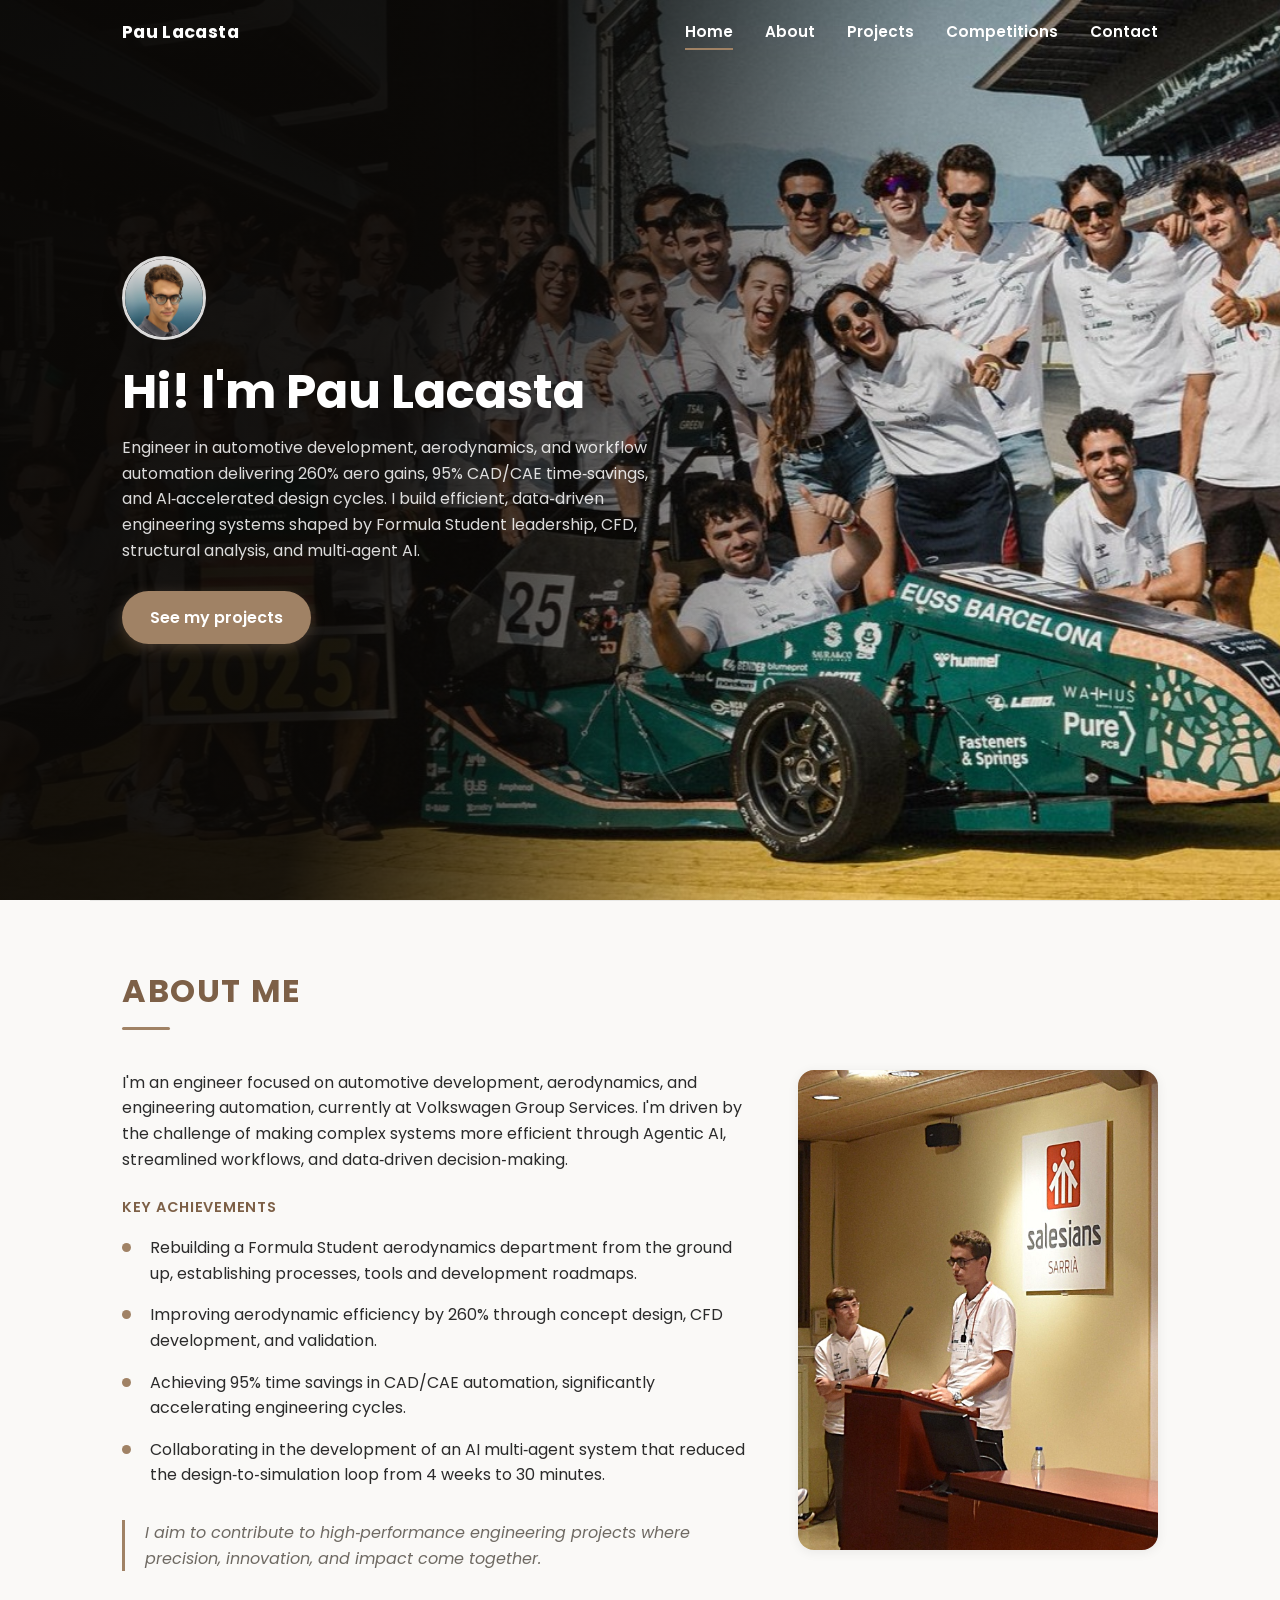
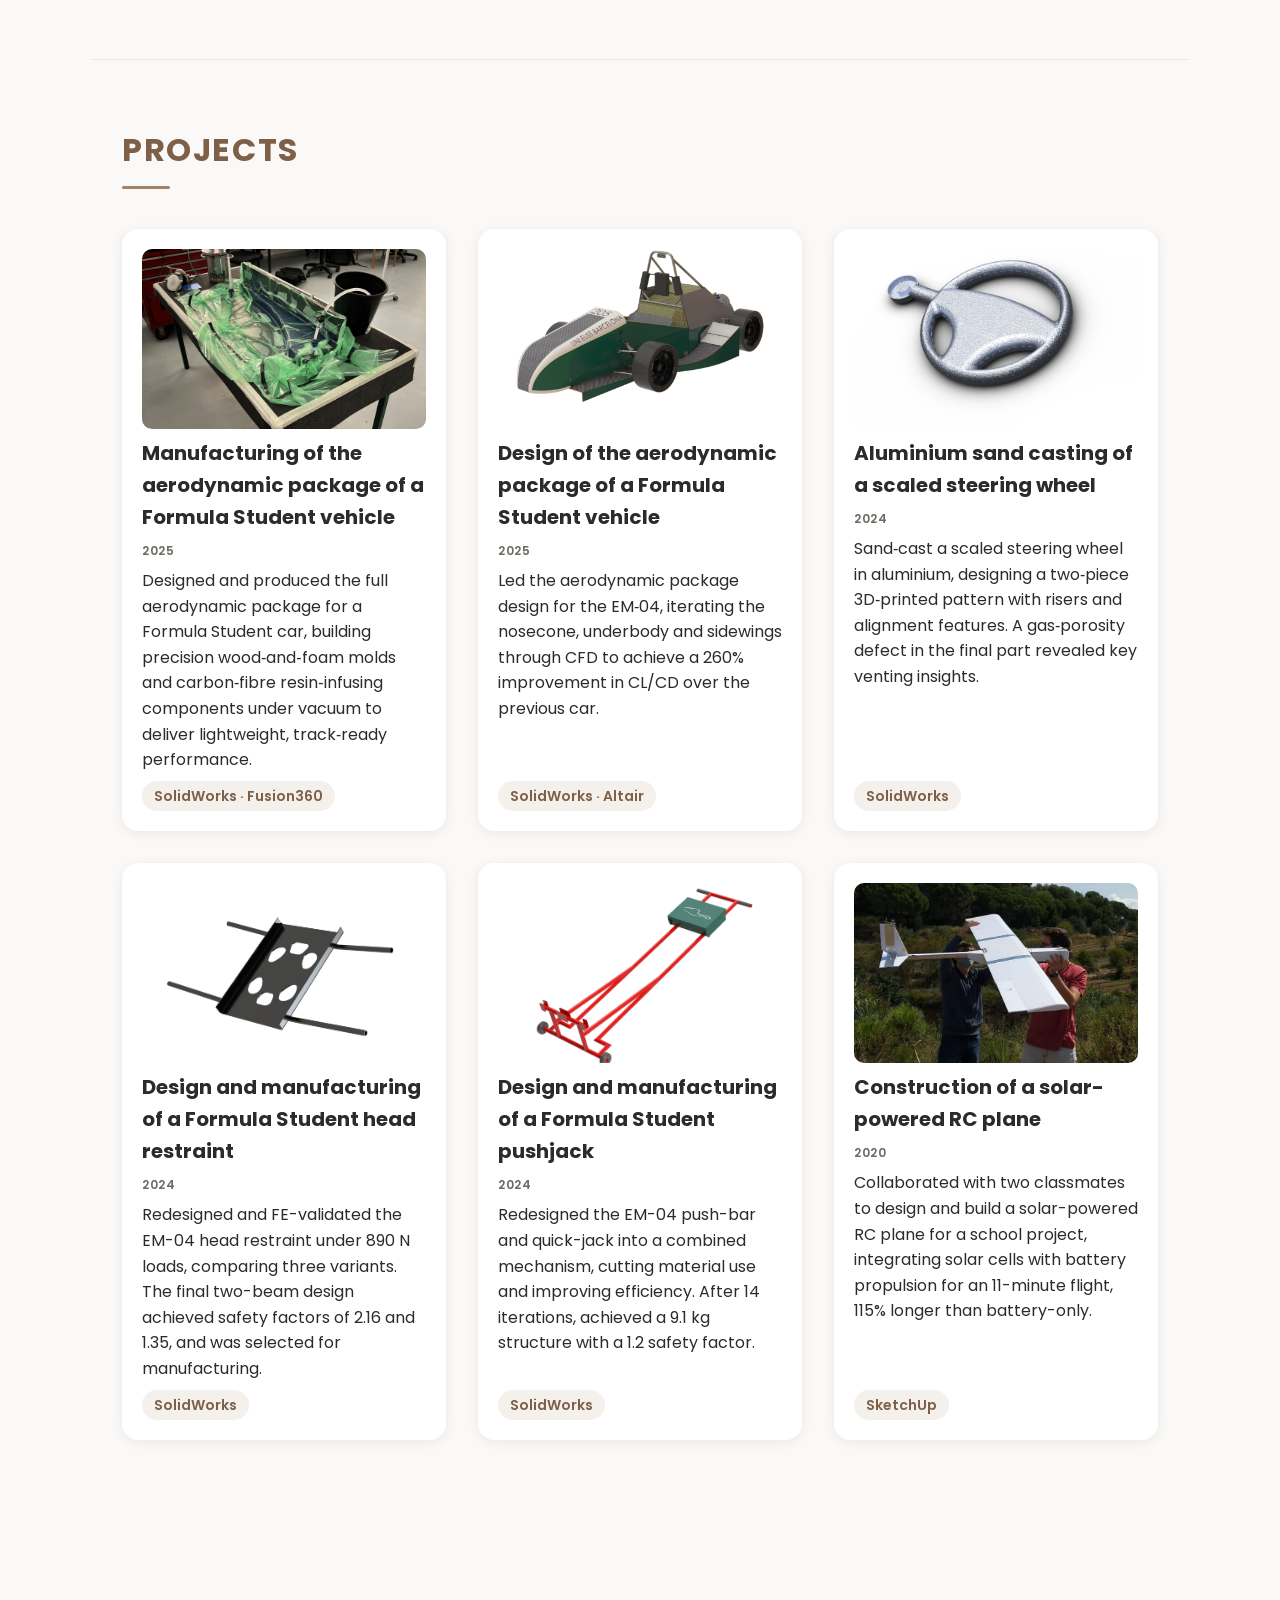
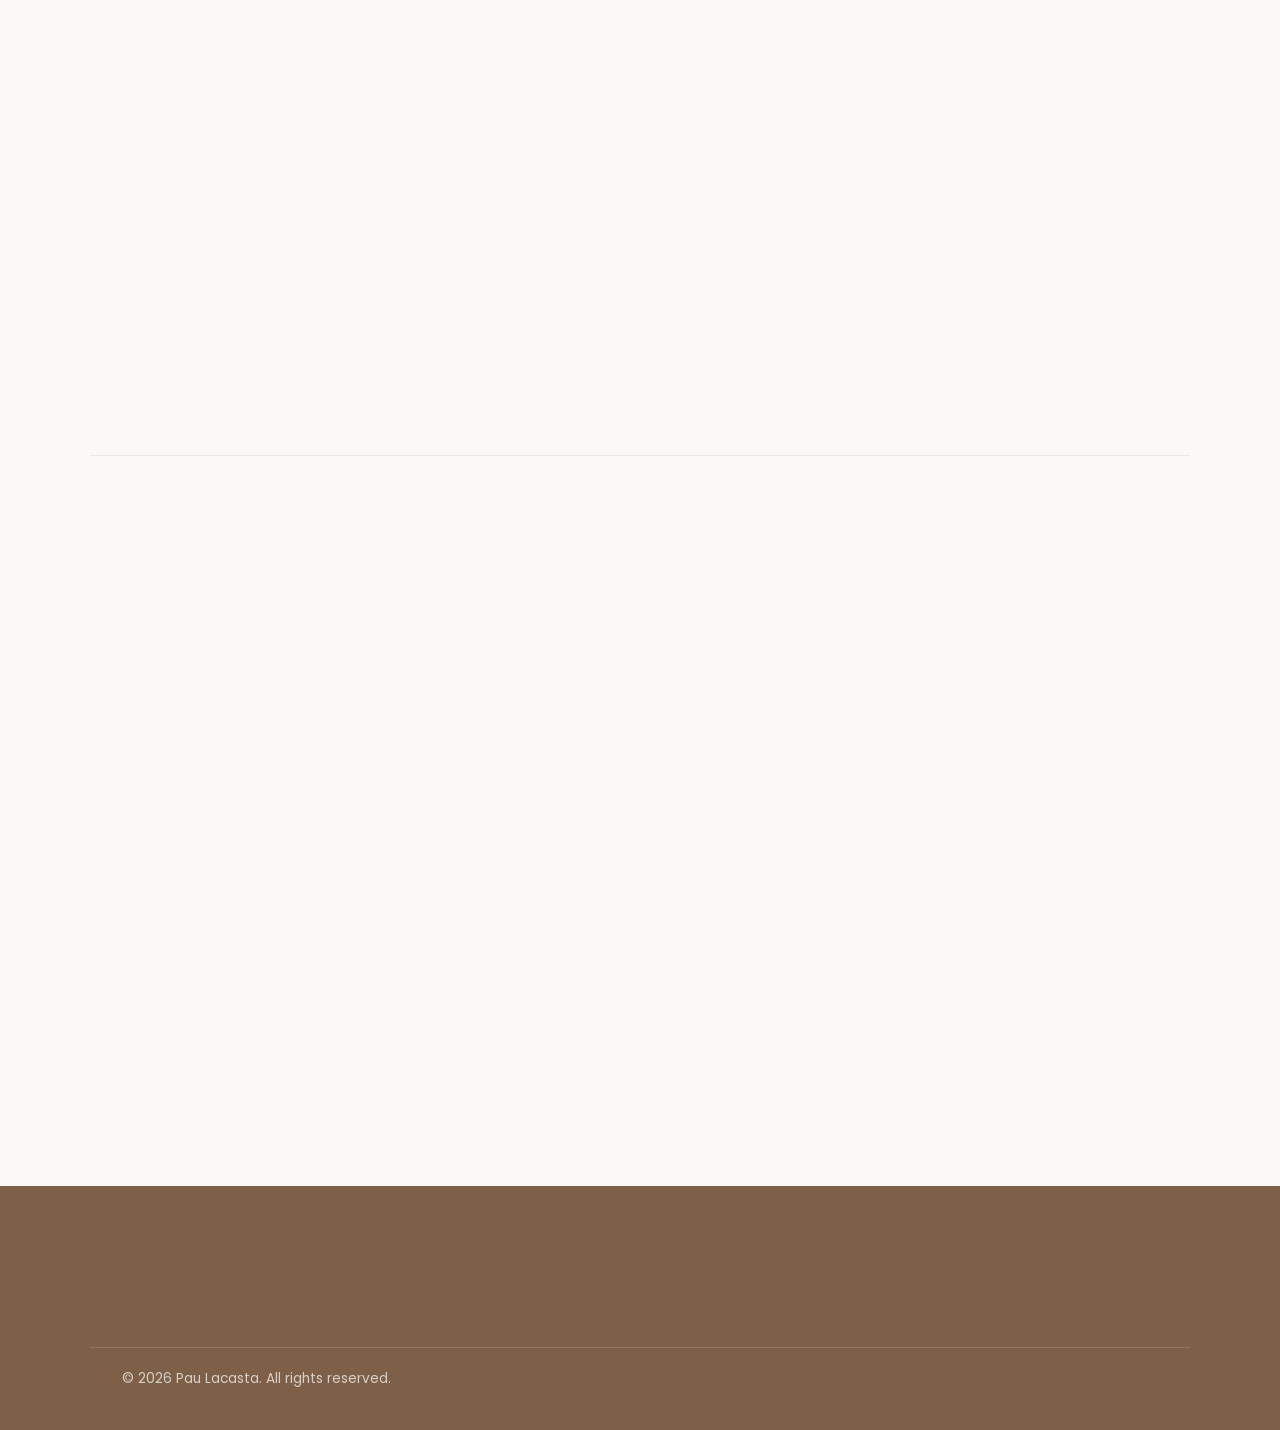
==== index.html @ 3c3a6afd "Added project pages" ====
<!DOCTYPE html>
<html lang="en">
<head>
  <!-- Google tag (gtag.js) -->
  <script async src="https://www.googletagmanager.com/gtag/js?id=G-F7V2QDEPR3"></script>
  <script>
    window.dataLayer = window.dataLayer || [];
   function gtag(){dataLayer.push(arguments);}
   gtag('js', new Date());

    gtag('config', 'G-F7V2QDEPR3');
  </script>
  <meta charset="UTF-8">
  <meta name="viewport" content="width=device-width, initial-scale=1.0">
  <title>Pau Lacasta - Engineering Portfolio</title>
  <meta name="description" content="Engineer focused on automotive development, aerodynamics, and engineering automation.">

  <meta property="og:type" content="website">
  <meta property="og:url" content="https://pau-lacasta.github.io/">
  <meta property="og:title" content="Pau Lacasta - Engineering Portfolio">
  <meta property="og:description" content="Engineer focused on automotive development, aerodynamics, and engineering automation.">
  <meta property="og:image" content="https://pau-lacasta.github.io/images/head/WhatsApp%20Image%202026-08-09%20at%2019.28.55.jpeg">

  <meta name="twitter:card" content="summary_large_image">
  <meta name="twitter:title" content="Pau Lacasta - Engineering Portfolio">
  <meta name="twitter:description" content="Engineer focused on automotive development, aerodynamics, and engineering automation.">
  <meta name="twitter:image" content="https://pau-lacasta.github.io/images/head/WhatsApp%20Image%202026-08-09%20at%2019.28.55.jpeg">

  <link rel="preconnect" href="https://fonts.googleapis.com">
  <link rel="preconnect" href="https://fonts.gstatic.com" crossorigin>
  <link href="https://fonts.googleapis.com/css2?family=Poppins:ital,wght@0,100;0,200;0,300;0,400;0,500;0,600;0,700;0,800;0,900;1,100;1,200;1,300;1,400;1,500;1,600;1,700;1,800;1,900&display=swap" rel="stylesheet">
  <link rel="stylesheet" href="css/styles.css">
</head>
<body>
  <header>
    <div class="nav-container">
      <a href="#hero" class="logo">Pau Lacasta</a>
      <button id="nav-toggle" aria-label="Open menu" aria-expanded="false" aria-controls="primary-nav">
        <span class="nav-toggle-bar"></span>
        <span class="nav-toggle-bar"></span>
        <span class="nav-toggle-bar"></span>
      </button>
      <nav id="primary-nav">
        <!-- Navigation links -->
         <a href="#hero">Home</a>
         <a href="#about">About</a>
         <a href="#projects">Projects</a>
         <a href="#competitions">Competitions</a>
         <a href="#contact">Contact</a>
      </nav>
    </div>
  </header>

  <main>
    <section id="hero">
      <!-- Hero section content -->
      <div class="hero-bg-layer"></div>
      <div class="hero-bg-layer"></div>
      <div class="hero-overlay"></div>
      <div class="hero-inner">
        <div class="hero-content">
          <img src="images/profile.jpg" alt="Pau Lacasta profile image" class="hero-avatar">
          <h1>Hi! I'm Pau Lacasta</h1>
          <p>
          Engineer in automotive development, aerodynamics,
          and workflow automation delivering 260% aero gains,
          95% CAD/CAE time‑savings, and AI‑accelerated design
          cycles. I build efficient, data‑driven engineering
          systems shaped by Formula Student leadership, CFD,
          structural analysis, and multi‑agent AI.
          </p>
          <a href="#projects">See my projects</a>
        </div>
      </div>
    </section>

    <section id="about">
      <!-- About section content -->
       <h2 class="reveal">About Me</h2>
       <div class="about-layout">
         <div class="about-content reveal">
           <p>
             I'm an engineer focused on automotive development, aerodynamics, and engineering automation, currently at Volkswagen Group Services. I'm driven by the challenge of making complex systems more efficient through Agentic AI, streamlined workflows, and data‑driven decision‑making.
           </p>

           <h3 class="about-subheading">Key achievements</h3>
           <ul class="about-achievements">
             <li>Rebuilding a Formula Student aerodynamics department from the ground up, establishing processes, tools and development roadmaps.</li>
             <li>Improving aerodynamic efficiency by 260% through concept design, CFD development, and validation.</li>
             <li>Achieving 95% time savings in CAD/CAE automation, significantly accelerating engineering cycles.</li>
             <li>Collaborating in the development of an AI multi‑agent system that reduced the design‑to‑simulation loop from 4 weeks to 30 minutes.</li>
           </ul>

           <p class="about-closing">
             I aim to contribute to high‑performance engineering projects where precision, innovation, and impact come together.
           </p>
         </div>
         <img src="images/EM05_rollout.jpg" alt="EM05 Formula Student car rollout" class="about-image reveal">
       </div>
    </section>

    <section id="projects">
      <!-- Projects section content -->
       <h2 class="reveal">Projects</h2>
       <div class="projects-grid">
        <!--AERO MANUFACTURING-->

        <a class="project-card reveal" href="projects/aero-manufacturing.html">
          <img src="images/AeroManufacturing.png" alt="EM05 at Circuit de Barcelona-Catalunya">
          <h3>Manufacturing of the aerodynamic package of a Formula Student vehicle</h3>
          <p class="project-year">2025</p>
          <p>
            Designed and produced the full aerodynamic package for a Formula Student car, building precision wood‑and‑foam molds and carbon‑fibre resin‑infusing components under vacuum to deliver lightweight, track‑ready performance.
          </p>
          <p class="project-tools">SolidWorks · Fusion360</p>
        </a>

        <!--AERO DESIGN-->

        <a class="project-card reveal" href="projects/aero-design.html">
          <img src="images/AeroDesign.png" alt="EM05 Aerodynamic package">
          <h3>Design of the aerodynamic package of a Formula Student vehicle</h3>
          <p class="project-year">2025</p>
          <p>
            Led the aerodynamic package design for the EM‑04, iterating the nosecone, underbody and sidewings through CFD to achieve a 260% improvement in CL/CD over the previous car.
          </p>
          <p class="project-tools">SolidWorks · Altair</p>
        </a>

        <!--SAND CASTING-->

        <a class="project-card reveal" href="projects/sand-casting.html">
          <img src="images/SandCasting.png" alt="Sand casting of a steering wheel render">
          <h3>Aluminium sand casting of a scaled steering wheel</h3>
          <p class="project-year">2024</p>
          <p>
            Sand‑cast a scaled steering wheel in aluminium, designing a two‑piece 3D‑printed pattern with risers and alignment features. A gas‑porosity defect in the final part revealed key venting insights.
          </p>
          <p class="project-tools">SolidWorks</p>
        </a>

        <!--HEAD RESTRAINT-->

        <a class="project-card reveal" href="projects/head-restraint.html">
          <img src="images/HeadRestraing.png" alt="Formula Student head restraint render">
          <h3>Design and manufacturing of a Formula Student head restraint</h3>
          <p class="project-year">2024</p>
          <p>
            Redesigned and FE-validated the EM-04 head restraint under 890 N loads, comparing three variants. The final two-beam design achieved safety factors of 2.16 and 1.35, and was selected for manufacturing.
          </p>
          <p class="project-tools">SolidWorks</p>
        </a>

        <!--PUSHJACK-->

        <a class="project-card reveal" href="projects/pushjack.html">
          <img src="images/Pushjack.png" alt="Formula Student pushjack render">
          <h3>Design and manufacturing of a Formula Student pushjack</h3>
          <p class="project-year">2024</p>
          <p>
            Redesigned the EM-04 push-bar and quick-jack into a combined mechanism, cutting material use and improving efficiency. After 14 iterations, achieved a 9.1 kg structure with a 1.2 safety factor.
          </p>
          <p class="project-tools">SolidWorks</p>
        </a>

        <!--SOLAR RC PLANE-->

        <a class="project-card reveal" href="projects/solar-plane.html">
          <img src="images/SolarPlane.jpg" alt="Solar RC plane">
          <h3>Construction of a solar-powered RC plane</h3>
          <p class="project-year">2020</p>
          <p>
            Collaborated with two classmates to design and build a solar-powered RC plane for a school project, integrating solar cells with battery propulsion for an 11-minute flight, 115% longer than battery-only.
          </p>
          <p class="project-tools">SketchUp</p>
        </a>

        <!--GRAVITY RACER-->

        <a class="project-card reveal" href="projects/gravity-racer.html">
          <img src="images/GravityRacer.png" alt="Gravity race car">
          <h3>Construction of a gravity powered race car</h3>
          <p class="project-year">2018 </p>
          <p>
            Collaboratively built a gravity-powered race car with a wooden-board chassis and reused seat, featuring caster-wheel steering and a hand-lever brake, emphasizing teamwork and practical prototyping.
          </p>
        </a>

        <!--F1 GAME-->

        <a class="project-card reveal" href="projects/f1-game.html">
          <img src="images/F1Game.jpg" alt="F1 Game icon">
          <h3>Design of a F1 themed videogame</h3>
          <p class="project-year">2017</p>
          <p>
            Built a functional F1 racing game while learning Scratch, implementing custom controls, car selection and circuit changes, an early exercise in programming logic, UX design and debugging.
          </p>
          <p class="project-tools">Scratch</p>
        </a>
       </div>
    </section>

    <section id="competitions">
      <!-- Competitions section content -->
       <h2 class="reveal">Formula student competitions</h2>
       
       <div class="projects-grid">

        <!--SPAIN 2025-->

        <article class="competition-card reveal">
          <img src="images/FSS25.jpg" alt="EUSS Motorsport at Formula Student Spain 2025">
          <div class="competition-title">
            <img src="images/FSS_logo.png" alt="Formula Student Spain logo" class="competition-logo">
            <h3>'25</h3>
          </div>
          <p>
            Attended as head of the Aerodynamics department.
          </p>
          <ul class="presentation-list">
            <li>
              <svg viewBox="0 0 24 24" fill="none" stroke="currentColor" stroke-width="1.8" aria-hidden="true"><rect x="3" y="4" width="18" height="12" rx="1.5"/><path d="M8 20h8M12 16v4" stroke-linecap="round"/><path d="M7 13v-3M11 13V8M15 13v-5" stroke-linecap="round"/></svg>
              Aerodynamics section of the design event
            </li>
            <li>
              <svg viewBox="0 0 24 24" fill="none" stroke="currentColor" stroke-width="1.8" aria-hidden="true"><circle cx="10" cy="10" r="6"/><path d="m20 20-5.5-5.5" stroke-linecap="round"/></svg>
              Took part in mechanical scrutineering
            </li>
          </ul>
        </article>

        <!--PORTUGAL 2025-->

        <article class="competition-card reveal">
          <img src="images/FSPT25.jpeg" alt="EUSS Motorsport at Formula Student Portugal 2025">
          <div class="competition-title">
            <img src="images/FSPT_logo.png" alt="Formula Student Portugal logo" class="competition-logo">
            <h3>'25</h3>
          </div>
          <p>
            Attended as head of the Aerodynamics department.
          </p>
          <ul class="presentation-list">
            <li>
              <svg viewBox="0 0 24 24" fill="none" stroke="currentColor" stroke-width="1.8" aria-hidden="true"><rect x="3" y="4" width="18" height="12" rx="1.5"/><path d="M8 20h8M12 16v4" stroke-linecap="round"/><path d="M7 13v-3M11 13V8M15 13v-5" stroke-linecap="round"/></svg>
              Aerodynamics section of the design event
            </li>
            <li>
              <svg viewBox="0 0 24 24" fill="none" stroke="currentColor" stroke-width="1.8" aria-hidden="true"><rect x="3" y="4" width="18" height="12" rx="1.5"/><path d="M8 20h8M12 16v4" stroke-linecap="round"/><path d="M7 13v-3M11 13V8M15 13v-5" stroke-linecap="round"/></svg>
              Cost &amp; Manufacturing event (co‑presented)
            </li>
            <li>
              <svg viewBox="0 0 24 24" fill="none" stroke="currentColor" stroke-width="1.8" aria-hidden="true"><circle cx="10" cy="10" r="6"/><path d="m20 20-5.5-5.5" stroke-linecap="round"/></svg>
              Took part in mechanical scrutineering
            </li>
          </ul>
        </article>

        <!--SPAIN 2024-->

        <article class="competition-card reveal">
          <img src="images/FSS24.jpg" alt="EUSS Motorsport at Formula Student Spain 2024">
          <div class="competition-title">
            <img src="images/FSS_logo.png" alt="Formula Student Spain logo" class="competition-logo">
            <h3>'24</h3>
          </div>
          <p>
            Attended as head of the Performance department.
          </p>
          <ul class="presentation-list">
            <li>
              <svg viewBox="0 0 24 24" fill="none" stroke="currentColor" stroke-width="1.8" aria-hidden="true"><rect x="3" y="4" width="18" height="12" rx="1.5"/><path d="M8 20h8M12 16v4" stroke-linecap="round"/><path d="M7 13v-3M11 13V8M15 13v-5" stroke-linecap="round"/></svg>
              Vehicle Performance section of the design event
            </li>
          </ul>
        </article>
       </div>
    </section>

    <footer id="contact">
    <!-- Footer content -->
     <div class="footer-inner">
       <div class="footer-main reveal">
         <h2>Let's connect!</h2>
       </div>
       <ul class="footer-links reveal">
        <li>
          <a href="mailto:p.lacasta.sauret@gmail.com" class="footer-link">
            <svg viewBox="0 0 24 24" fill="none" stroke="currentColor" stroke-width="1.8" aria-hidden="true"><path d="M3 5h18v14H3z" stroke-linejoin="round"/><path d="m3 6 9 7 9-7" stroke-linejoin="round"/></svg>
            p.lacasta.sauret@gmail.com
          </a>
        </li>
        <li>
          <a href="https://www.linkedin.com/in/pau-lacasta" target="_blank" rel="noopener" class="footer-link">
            <svg viewBox="0 0 24 24" fill="none" stroke="currentColor" stroke-width="1.8" aria-hidden="true"><rect x="3" y="3" width="18" height="18" rx="3"/><line x1="8" y1="10" x2="8" y2="17"/><circle cx="8" cy="6.5" r="0.75" fill="currentColor" stroke="none"/><path d="M12 17v-4.5a2 2 0 0 1 4 0V17" stroke-linecap="round"/></svg>
            LinkedIn
          </a>
        </li>
       </ul>
     </div>
     <div class="footer-bottom">
       <p>&copy; <span id="year"></span> Pau Lacasta. All rights reserved.</p>
     </div>
    </footer>
  </main>

  <button id="to-top" aria-label="Back to top">↑</button>

  <script src="js/main.js" defer></script>
</body>
</html>
---- css/styles.css ----
:root {
    /*Colors*/
    --color-bg: #faf9f7;
    --color-surface: #ffffff;
    --color-text: #2b2b2b;
    --color-text-soft:#6f6a63;
    --color-accent: #a08265;
    --color-accent-dark:#7d6047;
    --color-border: rgba(43,43,43,0.08);

    /* Type scale */
    --font-body: "Poppins",sans-serif;
    --text-base: 1rem;
    --text-lg: 1.25rem;
    --text-xl: 2rem;
    --text-hero: 3rem;

    /* Elevation & radius */
    --shadow-sm: 0 2px 12px rgba(0,0,0,0.07);
    --shadow-md: 0 8px 24px rgba(0,0,0,0.12);
    --radius-sm: 10px;
    --radius-md: 16px;
}

*{
    box-sizing:border-box;
    margin:0;
    padding:0;
}

html{
    scroll-behavior: smooth;
}

body{
    font-family: var(--font-body);
    font-size: var(--text-base);
    line-height: 1.6;
    color: var(--color-text);
    background: var(--color-bg);
    -webkit-font-smoothing: antialiased;
}

img{
    max-width: 100%;
    display: block;
}

h1{
    font-size:var(--text-hero);
    line-height: 1.15;
    color:var(--color-accent-dark);
    margin-bottom: 1.5rem;
}

h2{
    font-size: var(--text-xl);
    color:var(--color-accent-dark);
    text-transform: uppercase;
    letter-spacing: 0.05em;
    position: relative;
    padding-bottom: 0.85rem;
    margin-bottom: 2.5rem;
}

h2::after{
    content:"";
    position:absolute;
    left:0;
    bottom:0;
    width: 48px;
    height: 3px;
    border-radius: 2px;
    background: var(--color-accent);
}

h3{
    font-size: var(--text-lg);
}

p{
    max-width: 65ch;
}

.reveal{
    opacity: 0;
    transform: translateY(24px);
    transition: opacity 0.6s ease-out, transform 0.6s ease-out;
    transition-delay: calc(var(--reveal-index, 0) * 80ms);
}

.reveal.is-visible{
    opacity: 1;
    transform: translateY(0);
}

@media (prefers-reduced-motion: reduce){
    .reveal{
        opacity: 1;
        transform: none;
        transition: none;
    }
}

.about-layout{
    display: flex;
    align-items: flex-start;
    gap: 3rem;
}

.about-content{
    flex: 1 1 auto;
    min-width: 0;
}

.about-image{
    width: 360px;
    height: 480px;
    flex-shrink: 0;
    object-fit: cover;
    border-radius: var(--radius-md);
    box-shadow: var(--shadow-sm);
}

.about-content p{
    margin-bottom: 1.5rem;
}

.about-subheading{
    text-transform: uppercase;
    letter-spacing: 0.05em;
    font-size: 0.9rem;
    font-weight: 600;
    color: var(--color-accent-dark);
    margin-bottom: 1rem;
}

.about-achievements{
    list-style: none;
    display: flex;
    flex-direction: column;
    gap: 1rem;
    margin-bottom: 2rem;
}

.about-achievements li{
    position: relative;
    max-width: 65ch;
    padding-left: 1.75rem;
}

.about-achievements li::before{
    content: "";
    position: absolute;
    left: 0;
    top: 0.5em;
    width: 9px;
    height: 9px;
    border-radius: 50%;
    background: var(--color-accent);
}

.about-closing{
    font-style: italic;
    color: var(--color-text-soft);
    border-left: 3px solid var(--color-accent);
    padding-left: 1.25rem;
    margin-bottom: 0;
}

.project-year, .project-tools {
    color: var(--color-text-soft);
    font-size: 0.875rem;
}

.project-year{
    text-transform: uppercase;
    letter-spacing: 0.05em;
    font-weight: 600;
    font-size: 0.75rem;
}

.project-tools{
    display: inline-block;
    align-self: flex-start;
    background: rgba(160,130,101,0.12);
    color: var(--color-accent-dark);
    font-weight: 600;
    padding: 0.25rem 0.75rem;
    border-radius: 999px;
    margin-top: auto;
}

section, footer {
    scroll-margin-top: 88px;
}

section {
    padding: 4rem 2rem;
    max-width: 1100px;
    margin: 0 auto;
}

section + section{
    border-top: 1px solid var(--color-border);
}

#hero{
    position: relative;
    max-width: none;
    margin: 0;
    padding: 0;
    min-height: 100vh;
    min-height: 100svh;
    display: flex;
    align-items: center;
    color: #ffffff;
    overflow: hidden;
}

.hero-bg-layer{
    position: absolute;
    inset: 0;
    background-size: cover;
    background-position: center 30%;
    opacity: 0;
    transition: opacity 1.2s ease;
}

.hero-bg-layer.is-active{
    opacity: 1;
}

.hero-overlay{
    position: absolute;
    inset: 0;
    background: linear-gradient(105deg,
        rgba(10,8,6,0.97) 0%,
        rgba(10,8,6,0.93) 34%,
        rgba(10,8,6,0.6) 48%,
        rgba(10,8,6,0.15) 62%,
        rgba(10,8,6,0) 72%
    );
}

.hero-inner{
    position: relative;
    z-index: 1;
    width: 100%;
    max-width: 1100px;
    margin: 0 auto;
    padding: 0 2rem;
}

.hero-content{
    max-width: 560px;
}

@keyframes hero-fade-up{
    from{
        opacity: 0;
        transform: translateY(20px);
    }
    to{
        opacity: 1;
        transform: translateY(0);
    }
}

.hero-avatar,
#hero h1,
.hero-content p,
#hero a{
    animation: hero-fade-up 0.8s ease-out both;
}

.hero-avatar{
    animation-delay: 0s;
}

#hero h1{
    animation-delay: 0.15s;
}

.hero-content p{
    animation-delay: 0.3s;
}

#hero a{
    animation-delay: 0.45s;
}

@media (prefers-reduced-motion: reduce){
    .hero-avatar,
    #hero h1,
    .hero-content p,
    #hero a{
        animation: none;
    }
}

.hero-avatar{
    width: 84px;
    height: 84px;
    object-fit: cover;
    border-radius: 50%;
    border: 3px solid rgba(255,255,255,0.85);
    box-shadow: var(--shadow-md);
    margin-bottom: 1.5rem;
}

#hero h1{
    color: #ffffff;
    margin-bottom: 1rem;
}

.hero-content p{
    color: rgba(255,255,255,0.85);
    margin-bottom: 1.75rem;
}

#hero a{
    display: inline-block;
    background: var(--color-accent);
    color: white;
    font-weight: 600;
    padding: 0.85rem 1.75rem;
    border-radius: 999px;
    text-decoration:none;
    box-shadow: 0 4px 14px rgba(160,130,101,0.35);
    transition: background 0.2s ease, transform 0.2s ease, box-shadow 0.2s ease;
}

#hero a:hover{
    background:var(--color-accent-dark);
    transform: translateY(-2px);
    box-shadow: 0 6px 20px rgba(125,96,71,0.4);
}

.projects-grid{
    display:grid;
    grid-template-columns:repeat(auto-fit,minmax(280px,1fr));
    gap:2rem;
}

.project-card {
    background: var(--color-surface);
    border-radius: var(--radius-md);
    padding: 1.25rem;
    box-shadow: var(--shadow-sm);
    display:flex;
    flex-direction:column;
    gap: 0.5rem;
    color: inherit;
    text-decoration: none;
    cursor: pointer;
    transition: opacity 0.6s ease-out, transform 0.6s ease-out, translate 0.2s ease, box-shadow 0.2s ease;
}

.project-card img {
    width: 100%;
    height: 180px;
    object-fit: cover;
    border-radius: var(--radius-sm);
}

.project-card:hover {
    translate: 0 -4px;
    box-shadow: var(--shadow-md);
}

.project-card:focus-visible {
    outline: 2px solid var(--color-accent);
    outline-offset: 4px;
}

header{
    position: fixed;
    top:0;
    left: 0;
    right: 0;
    background: transparent;
    z-index:10;
    border-bottom: 1px solid transparent;
    box-shadow: none;
    transition: background 0.3s ease, border-color 0.3s ease, box-shadow 0.3s ease;
}

header.scrolled{
    background: var(--color-surface);
    border-bottom: 1px solid var(--color-border);
    box-shadow: 0 1px 2px rgba(0,0,0,0.04);
}

header.menu-open{
    background: rgba(20,16,12,0.75);
    backdrop-filter: blur(16px);
    -webkit-backdrop-filter: blur(16px);
    border-bottom: 1px solid rgba(255,255,255,0.14);
    box-shadow: var(--shadow-md);
}

header.scrolled.menu-open{
    background: var(--color-surface);
    backdrop-filter: none;
    -webkit-backdrop-filter: none;
    border-bottom: 1px solid var(--color-border);
    box-shadow: 0 1px 2px rgba(0,0,0,0.04);
}

.nav-container{
    display: flex;
    align-items: center;
    justify-content: space-between;
    max-width: 1100px;
    margin: 0 auto;
    padding: 1rem 2rem;
    gap: 2rem;
}

.logo{
    font-weight: 700;
    font-size: 1.1rem;
    color: #ffffff;
    text-decoration: none;
    letter-spacing: 0.02em;
    transition: color 0.3s ease;
}

header.scrolled .logo{
    color: var(--color-accent-dark);
}

nav{
    display: flex;
    flex-direction: row;
    align-items: center;
    gap: 2rem;
}

header nav a{
    color: #ffffff;
    text-decoration: none;
    font-family: var(--font-body);
    font-size: 0.95rem;
    font-weight: 600;
    line-height: 1.6;
    position: relative;
    padding: 0.25rem 0;
    transition: color 0.3s ease;
}

header.scrolled nav a{
    color: var(--color-text);
}

header nav a::after{
    content:"";
    position: absolute;
    left: 0;
    bottom: -2px;
    width: 0;
    height: 2px;
    background: var(--color-accent);
    transition: width 0.2s ease;
}

header nav a:hover{
    color: var(--color-accent);
}

header nav a:hover::after{
    width: 100%;
}

header nav a.active{
    color: #ffffff;
}

header.scrolled nav a.active{
    color: var(--color-accent-dark);
}

header nav a.active::after{
    width: 100%;
}

.competition-card {
    background: var(--color-surface);
    border-radius: var(--radius-md);
    padding: 1.25rem;
    box-shadow: var(--shadow-sm);
    display:flex;
    flex-direction:column;
    gap: 0.5rem;
    transition: opacity 0.6s ease-out, transform 0.6s ease-out, translate 0.2s ease, box-shadow 0.2s ease;
    border-left: 4px solid var(--color-accent);
}

.competition-card img {
    width: 100%;
    height: 180px;
    object-fit: cover;
    border-radius: var(--radius-sm);
}

.competition-title {
    display: flex;
    flex-direction: row;
    align-items: center;
    justify-content: space-between;
    height: 2.75rem;
}

.competition-card img.competition-logo {
    width: auto;
    max-width: 6rem;
    height: 100%;
    object-fit: contain;
    object-position: left center;
    border-radius: 0;
}

.competition-title h3 {
    font-size: 1.1rem;
    font-weight: 500;
    color: var(--color-text-soft);
}

.competition-card:hover {
    translate: 0 -4px;
    box-shadow: var(--shadow-md);
}

.presentation-list {
    list-style: none;
    display: flex;
    flex-direction: column;
    gap: 0.5rem;
    margin-top: 0.25rem;
}

.presentation-list li {
    display: flex;
    align-items: center;
    gap: 0.6rem;
    color: var(--color-text-soft);
    font-size: 0.9rem;
}

.presentation-list svg {
    width: 18px;
    height: 18px;
    flex-shrink: 0;
    color: var(--color-accent);
}

footer{
    background-color: var(--color-accent-dark);
    color: #ffffff;
}

.footer-inner{
    max-width: 1100px;
    margin: 0 auto;
    padding: 3.5rem 2rem 2rem;
    display: flex;
    align-items: flex-start;
    justify-content: space-between;
    flex-wrap: wrap;
    gap: 2rem;
}

footer h2{
    color: #ffffff;
    margin-bottom: 0;
}

footer h2::after{
    background: rgba(255,255,255,0.6);
}

.footer-links{
    list-style: none;
    display: flex;
    flex-direction: column;
    gap: 0.85rem;
}

.footer-link{
    display: inline-flex;
    align-items: center;
    gap: 0.65rem;
    color: #ffffff;
    text-decoration: none;
    font-weight: 600;
    opacity: 0.9;
    transition: opacity 0.2s ease, transform 0.2s ease;
}

.footer-link svg{
    width: 18px;
    height: 18px;
    flex-shrink: 0;
}

.footer-link:hover{
    opacity: 1;
    transform: translateX(3px);
}

.footer-bottom{
    max-width: 1100px;
    margin: 0 auto;
    padding: 1.25rem 2rem 2.5rem;
    display: flex;
    align-items: center;
    justify-content: space-between;
    flex-wrap: wrap;
    gap: 0.75rem;
    border-top: 1px solid rgba(255,255,255,0.15);
    font-size: 0.85rem;
    color: rgba(255,255,255,0.7);
}

.footer-bottom a{
    color: rgba(255,255,255,0.7);
    text-decoration: none;
    font-weight: 600;
    transition: color 0.2s ease;
}

.footer-bottom a:hover{
    color: #ffffff;
}

#to-top{
    position: fixed;
    bottom: 2rem;
    right: 2rem;
    width: 48px;
    height: 48px;
    border: none;
    border-radius: 50%;
    background: var(--color-accent);
    color: #ffffff;
    font-size: 1.25rem;
    line-height: 1;
    display: flex;
    align-items: center;
    justify-content: center;
    cursor: pointer;
    box-shadow: var(--shadow-md);
    z-index: 5;
    opacity: 0;
    pointer-events: none;
    transition: opacity 0.3s ease, background 0.2s ease, transform 0.2s ease, box-shadow 0.2s ease;
}

#to-top:hover{
    background: var(--color-accent-dark);
    transform: translateY(-3px);
    box-shadow: 0 10px 28px rgba(125,96,71,0.4);
}

#to-top:focus-visible{
    outline: 2px solid #ffffff;
    outline-offset: 2px;
}

#to-top.visible{
    opacity: 1;
    pointer-events: auto;
}

#nav-toggle {
    display: none;
    flex-direction: column;
    justify-content: center;
    align-items: center;
    gap: 5px;
    width: 40px;
    height: 40px;
    border: none;
    background: transparent;
    cursor: pointer;
    padding: 0;
    z-index: 1;
}

.nav-toggle-bar{
    display: block;
    width: 22px;
    height: 2px;
    border-radius: 2px;
    background: #ffffff;
    transition: transform 0.25s ease, opacity 0.2s ease, background 0.3s ease;
}

header.scrolled .nav-toggle-bar{
    background: var(--color-text);
}

#nav-toggle[aria-expanded="true"] .nav-toggle-bar:nth-child(1){
    transform: translateY(7px) rotate(45deg);
}

#nav-toggle[aria-expanded="true"] .nav-toggle-bar:nth-child(2){
    opacity: 0;
}

#nav-toggle[aria-expanded="true"] .nav-toggle-bar:nth-child(3){
    transform: translateY(-7px) rotate(-45deg);
}

#nav-toggle:focus-visible{
    outline: 2px solid var(--color-accent);
    outline-offset: 4px;
}

@media (max-width: 700px) {
    .nav-container{
        position: relative;
    }

    #nav-toggle {
        display: flex;
    }

    nav {
        position: absolute;
        top: 100%;
        left: 0;
        right: 0;
        flex-direction: column;
        align-items: stretch;
        gap: 0;
        background: rgba(20,16,12,0.75);
        backdrop-filter: blur(16px);
        -webkit-backdrop-filter: blur(16px);
        box-shadow: var(--shadow-md);
        border-bottom: 1px solid rgba(255,255,255,0.14);
        opacity: 0;
        visibility: hidden;
        transform: translateY(-8px);
        transition: opacity 0.25s ease, transform 0.25s ease, visibility 0.25s, background 0.3s ease, border-color 0.3s ease;
    }

    header.scrolled nav {
        background: var(--color-surface);
        border-bottom: 1px solid var(--color-border);
    }

    nav.open {
        opacity: 1;
        visibility: visible;
        transform: translateY(0);
    }

    header nav a{
        width: 100%;
        text-align: center;
        padding: 1rem 1.5rem;
        border-top: 1px solid rgba(255,255,255,0.14);
    }

    header.scrolled nav a{
        border-top: 1px solid var(--color-border);
    }

    header nav a:first-child{
        border-top: none;
    }

    header nav a::after{
        display: none;
    }

    header nav.open a.active{
        background: rgba(255,255,255,0.08);
    }

    header.scrolled nav.open a.active{
        color: var(--color-accent-dark);
        background: rgba(160,130,101,0.08);
    }
}

@media (max-width: 860px){
    .about-layout{
        flex-direction: column-reverse;
    }

    .about-image{
        width: 100%;
        height: 320px;
    }
}

/* Below ~900px there isn't enough room for the text column to clear the
   diagonal overlay's fade zone before it hits the brighter part of the
   photo, so the split-hero effect gives way to a plain dark scrim. */
@media (max-width: 900px){
    #hero{
        align-items: flex-end;
    }

    .hero-bg-layer{
        background-position: center;
    }

    .hero-overlay{
        background: linear-gradient(180deg,
            rgba(8,6,5,0) 0%,
            rgba(8,6,5,0.25) 35%,
            rgba(8,6,5,0.75) 55%,
            rgba(8,6,5,0.94) 72%,
            rgba(8,6,5,0.96) 100%
        );
    }

    .hero-inner{
        padding: 3rem 1.5rem 3.5rem;
        text-align: center;
    }

    .hero-content{
        max-width: none;
    }

    .hero-avatar{
        margin-left: auto;
        margin-right: auto;
    }
}

@media (max-width: 640px){
    h1{
        font-size: 2.25rem;
    }

    .footer-inner{
        flex-direction: column;
        align-items: center;
        text-align: center;
    }

    .footer-link{
        justify-content: center;
    }

    .footer-bottom{
        flex-direction: column;
        text-align: center;
    }
}

/* Project detail pages */
.project-detail{
    max-width: 900px;
    padding-top: 6rem;
}

.back-link{
    display: inline-flex;
    align-items: center;
    gap: 0.4rem;
    color: var(--color-accent-dark);
    text-decoration: none;
    font-weight: 600;
    font-size: 0.9rem;
    margin-bottom: 2rem;
    transition: color 0.2s ease, transform 0.2s ease;
}

.back-link:hover{
    color: var(--color-accent);
    transform: translateX(-3px);
}

.project-detail-header{
    margin-bottom: 2rem;
}

.project-detail-meta{
    display: flex;
    align-items: center;
    gap: 1rem;
    margin-bottom: 1rem;
}

.project-detail-header h1{
    margin-bottom: 0;
}

.project-detail-image{
    width: 100%;
    max-height: 480px;
    object-fit: cover;
    border-radius: var(--radius-md);
    box-shadow: var(--shadow-sm);
    margin-bottom: 2.5rem;
}

.project-detail-summary{
    margin-bottom: 2.5rem;
}

.project-detail-placeholder{
    border: 1px dashed var(--color-border);
    border-radius: var(--radius-md);
    padding: 3rem 2rem;
    color: var(--color-text-soft);
    font-style: italic;
    text-align: center;
    max-width: none;
}

@media (max-width: 640px){
    .project-detail{
        padding-top: 5rem;
    }
}
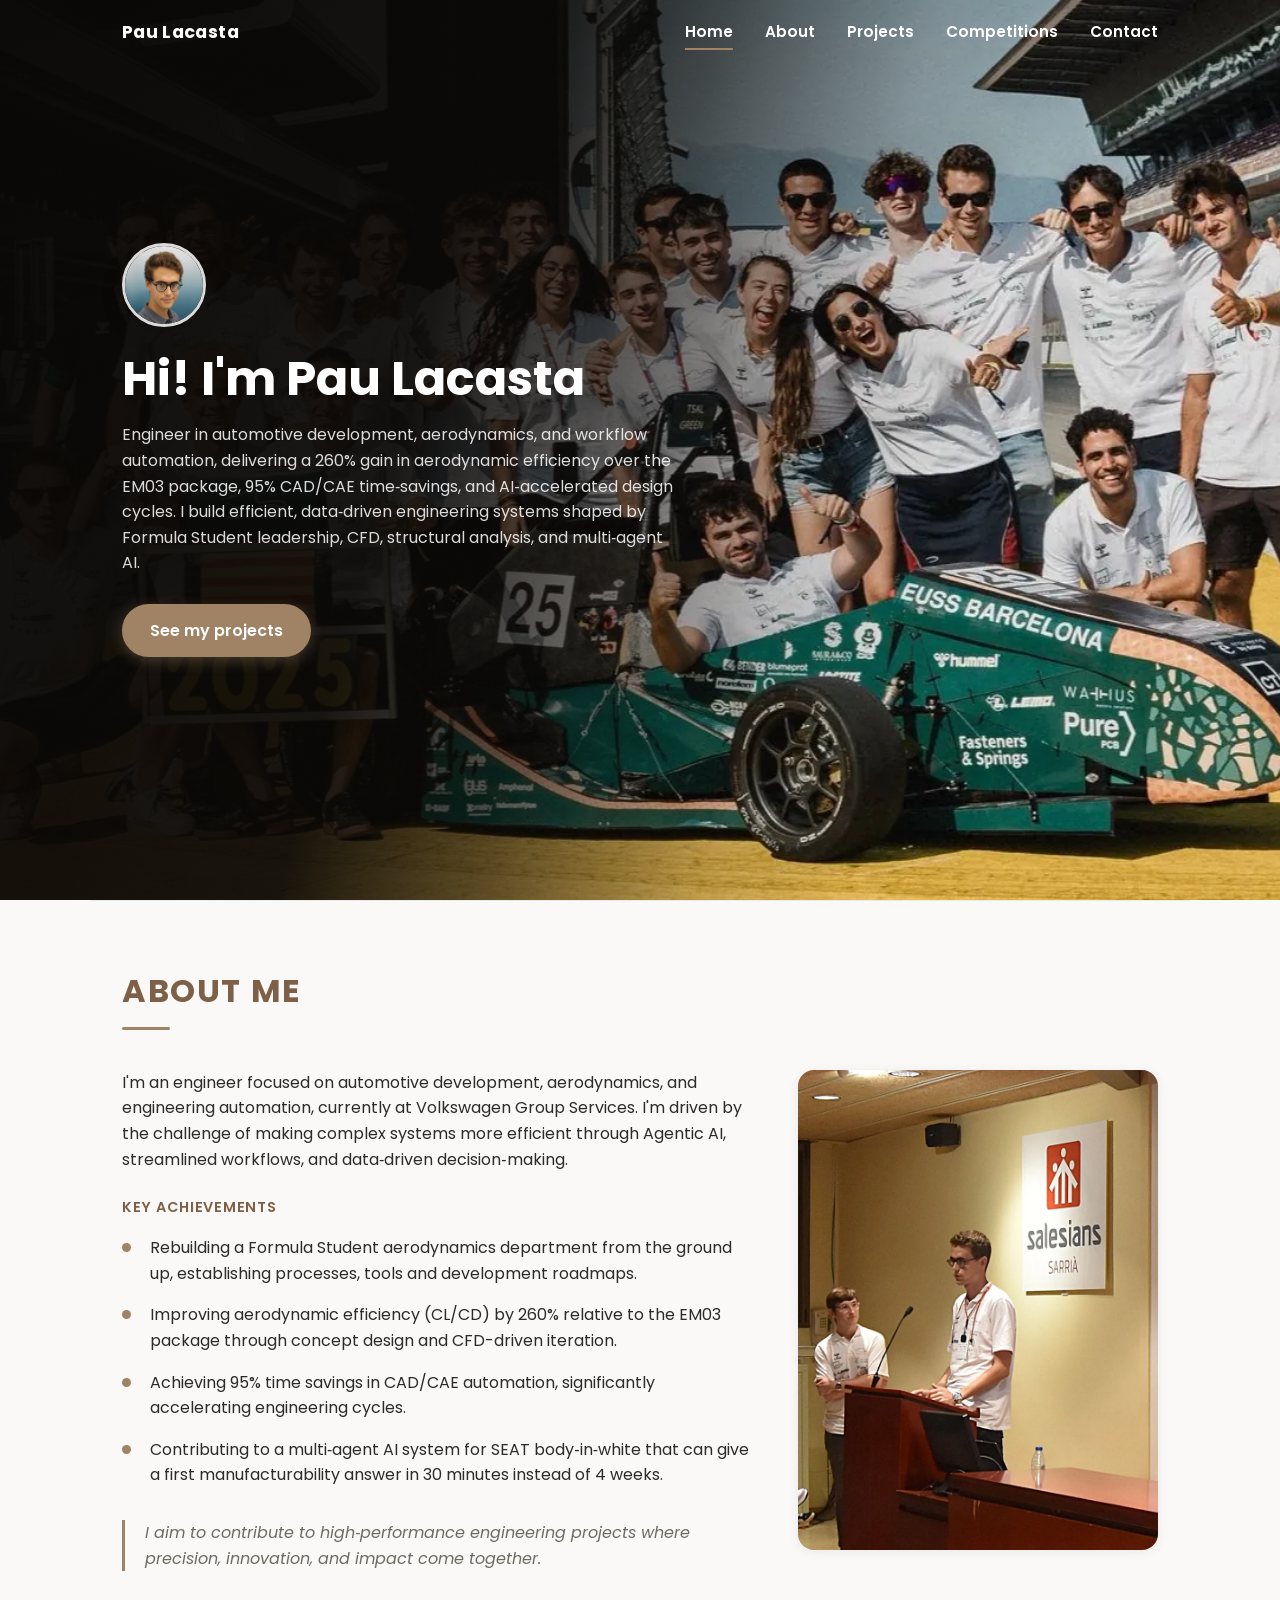
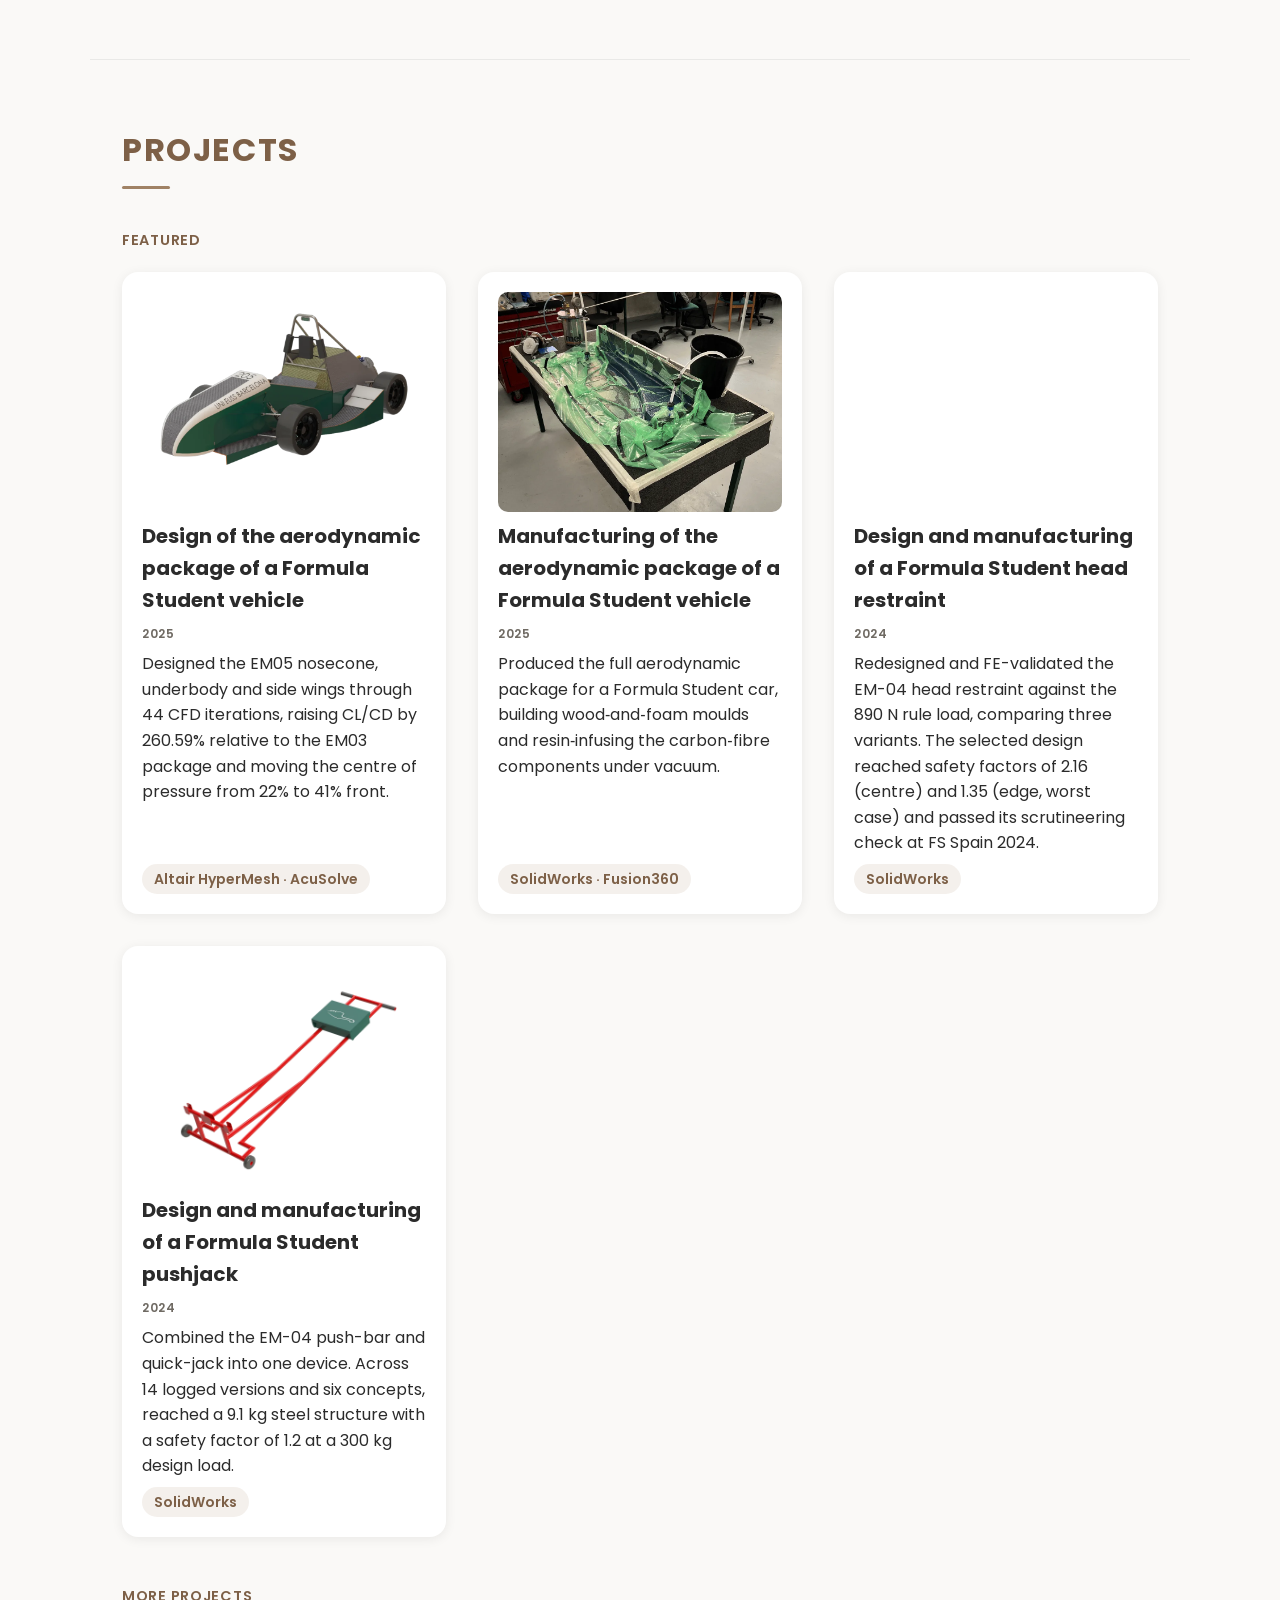
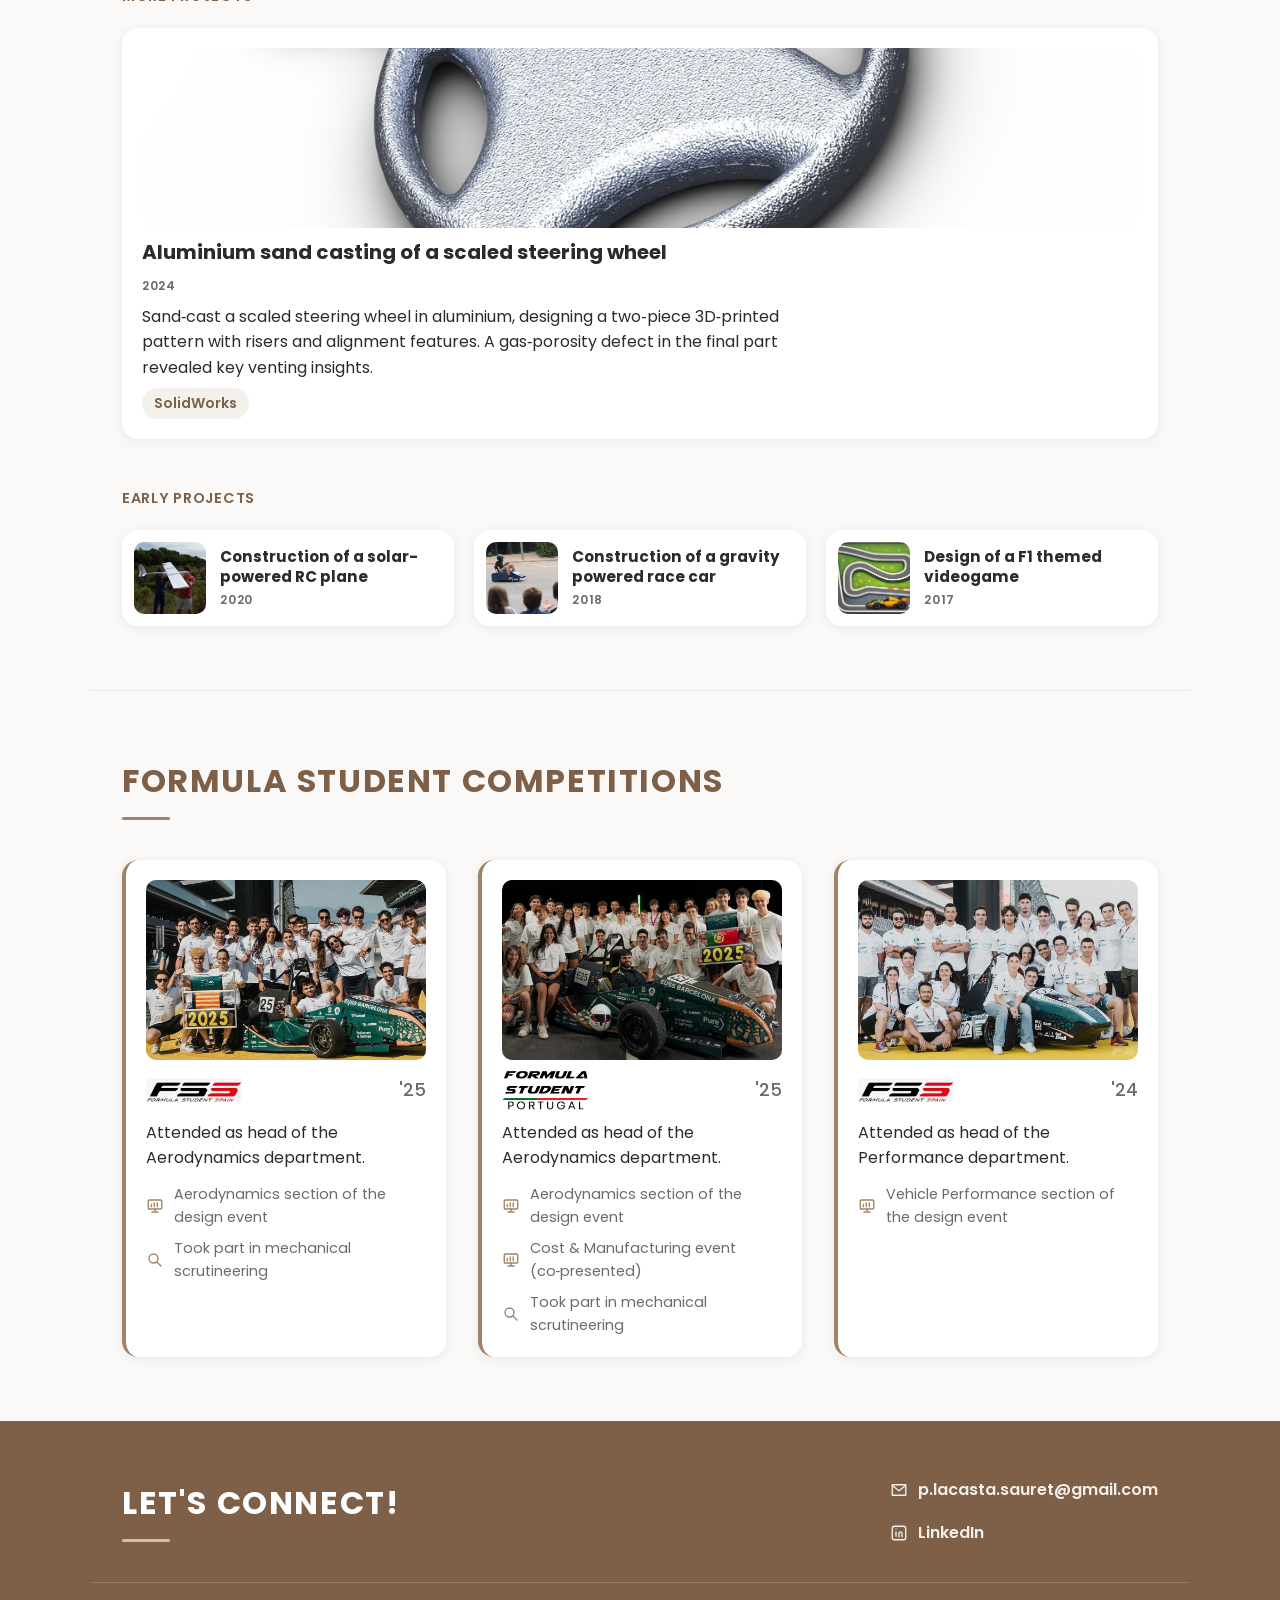
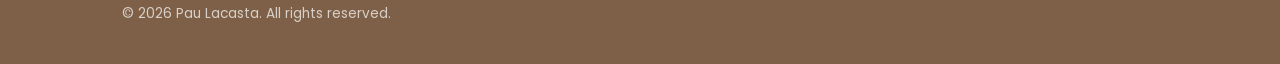
==== commit 593c5a39: "Add EM05 aero case study, regroup projects, optimise images - New case-study template (key figures, " ====
--- a/index.html
+++ b/index.html
@@ -14,17 +14,18 @@
   <meta name="viewport" content="width=device-width, initial-scale=1.0">
   <title>Pau Lacasta - Engineering Portfolio</title>
   <meta name="description" content="Engineer focused on automotive development, aerodynamics, and engineering automation.">
+  <link rel="canonical" href="https://p-lacasta.github.io/">
 
   <meta property="og:type" content="website">
-  <meta property="og:url" content="https://pau-lacasta.github.io/">
+  <meta property="og:url" content="https://p-lacasta.github.io/">
   <meta property="og:title" content="Pau Lacasta - Engineering Portfolio">
   <meta property="og:description" content="Engineer focused on automotive development, aerodynamics, and engineering automation.">
-  <meta property="og:image" content="https://pau-lacasta.github.io/images/head/WhatsApp%20Image%202026-08-09%20at%2019.28.55.jpeg">
+  <meta property="og:image" content="https://p-lacasta.github.io/images/og-image.jpg">
 
   <meta name="twitter:card" content="summary_large_image">
   <meta name="twitter:title" content="Pau Lacasta - Engineering Portfolio">
   <meta name="twitter:description" content="Engineer focused on automotive development, aerodynamics, and engineering automation.">
-  <meta name="twitter:image" content="https://pau-lacasta.github.io/images/head/WhatsApp%20Image%202026-08-09%20at%2019.28.55.jpeg">
+  <meta name="twitter:image" content="https://p-lacasta.github.io/images/og-image.jpg">
 
   <link rel="preconnect" href="https://fonts.googleapis.com">
   <link rel="preconnect" href="https://fonts.gstatic.com" crossorigin>
@@ -59,12 +60,13 @@
       <div class="hero-overlay"></div>
       <div class="hero-inner">
         <div class="hero-content">
-          <img src="images/profile.jpg" alt="Pau Lacasta profile image" class="hero-avatar">
+          <img src="images/profile.webp" width="320" height="320" alt="Pau Lacasta profile image" class="hero-avatar">
           <h1>Hi! I'm Pau Lacasta</h1>
           <p>
           Engineer in automotive development, aerodynamics,
-          and workflow automation delivering 260% aero gains,
-          95% CAD/CAE time‑savings, and AI‑accelerated design
+          and workflow automation, delivering a 260% gain in
+          aerodynamic efficiency over the EM03 package, 95%
+          CAD/CAE time‑savings, and AI‑accelerated design
           cycles. I build efficient, data‑driven engineering
           systems shaped by Formula Student leadership, CFD,
           structural analysis, and multi‑agent AI.
@@ -86,51 +88,84 @@
            <h3 class="about-subheading">Key achievements</h3>
            <ul class="about-achievements">
              <li>Rebuilding a Formula Student aerodynamics department from the ground up, establishing processes, tools and development roadmaps.</li>
-             <li>Improving aerodynamic efficiency by 260% through concept design, CFD development, and validation.</li>
+             <li>Improving aerodynamic efficiency (CL/CD) by 260% relative to the EM03 package through concept design and CFD-driven iteration.</li>
              <li>Achieving 95% time savings in CAD/CAE automation, significantly accelerating engineering cycles.</li>
-             <li>Collaborating in the development of an AI multi‑agent system that reduced the design‑to‑simulation loop from 4 weeks to 30 minutes.</li>
+             <li>Contributing to a multi‑agent AI system for SEAT body‑in‑white that can give a first manufacturability answer in 30 minutes instead of 4 weeks.</li>
            </ul>
 
            <p class="about-closing">
              I aim to contribute to high‑performance engineering projects where precision, innovation, and impact come together.
            </p>
          </div>
-         <img src="images/EM05_rollout.jpg" alt="EM05 Formula Student car rollout" class="about-image reveal">
+         <img src="images/EM05_rollout.webp" width="800" height="1422" loading="lazy" decoding="async" alt="EM05 Formula Student car rollout" class="about-image reveal">
        </div>
     </section>
 
     <section id="projects">
       <!-- Projects section content -->
        <h2 class="reveal">Projects</h2>
-       <div class="projects-grid">
+
+       <!--FEATURED: full case studies, in order of relevance-->
+       <h3 class="projects-subheading reveal">Featured</h3>
+       <div class="projects-grid projects-grid--featured">
+
+        <!--AERO DESIGN-->
+
+        <a class="project-card reveal" href="projects/aero-design.html">
+          <img src="images/AeroDesign.webp" width="932" height="720" loading="lazy" decoding="async" alt="EM05 Aerodynamic package">
+          <h3>Design of the aerodynamic package of a Formula Student vehicle</h3>
+          <p class="project-year">2025</p>
+          <p>
+            Designed the EM05 nosecone, underbody and side wings through 44 CFD iterations, raising CL/CD by 260.59% relative to the EM03 package and moving the centre of pressure from 22% to 41% front.
+          </p>
+          <p class="project-tools">Altair HyperMesh · AcuSolve</p>
+        </a>
+
         <!--AERO MANUFACTURING-->
 
         <a class="project-card reveal" href="projects/aero-manufacturing.html">
-          <img src="images/AeroManufacturing.png" alt="EM05 at Circuit de Barcelona-Catalunya">
+          <img src="images/AeroManufacturing.webp" width="1000" height="1333" loading="lazy" decoding="async" alt="EM05 at Circuit de Barcelona-Catalunya">
           <h3>Manufacturing of the aerodynamic package of a Formula Student vehicle</h3>
           <p class="project-year">2025</p>
           <p>
-            Designed and produced the full aerodynamic package for a Formula Student car, building precision wood‑and‑foam molds and carbon‑fibre resin‑infusing components under vacuum to deliver lightweight, track‑ready performance.
+            Produced the full aerodynamic package for a Formula Student car, building wood‑and‑foam moulds and resin‑infusing the carbon‑fibre components under vacuum.
           </p>
           <p class="project-tools">SolidWorks · Fusion360</p>
         </a>
 
-        <!--AERO DESIGN-->
-
-        <a class="project-card reveal" href="projects/aero-design.html">
-          <img src="images/AeroDesign.png" alt="EM05 Aerodynamic package">
-          <h3>Design of the aerodynamic package of a Formula Student vehicle</h3>
-          <p class="project-year">2025</p>
-          <p>
-            Led the aerodynamic package design for the EM‑04, iterating the nosecone, underbody and sidewings through CFD to achieve a 260% improvement in CL/CD over the previous car.
-          </p>
-          <p class="project-tools">SolidWorks · Altair</p>
-        </a>
+        <!--HEAD RESTRAINT-->
+
+        <a class="project-card reveal" href="projects/head-restraint.html">
+          <img src="images/HeadRestraint.webp" width="1200" height="960" loading="lazy" decoding="async" alt="Formula Student head restraint render">
+          <h3>Design and manufacturing of a Formula Student head restraint</h3>
+          <p class="project-year">2024</p>
+          <p>
+            Redesigned and FE-validated the EM-04 head restraint against the 890 N rule load, comparing three variants. The selected design reached safety factors of 2.16 (centre) and 1.35 (edge, worst case) and passed its scrutineering check at FS Spain 2024.
+          </p>
+          <p class="project-tools">SolidWorks</p>
+        </a>
+
+        <!--PUSHJACK-->
+
+        <a class="project-card reveal" href="projects/pushjack.html">
+          <img src="images/Pushjack.webp" width="1200" height="960" loading="lazy" decoding="async" alt="Formula Student pushjack render">
+          <h3>Design and manufacturing of a Formula Student pushjack</h3>
+          <p class="project-year">2024</p>
+          <p>
+            Combined the EM-04 push-bar and quick-jack into one device. Across 14 logged versions and six concepts, reached a 9.1 kg steel structure with a safety factor of 1.2 at a 300 kg design load.
+          </p>
+          <p class="project-tools">SolidWorks</p>
+        </a>
+       </div>
+
+       <!--MORE PROJECTS-->
+       <h3 class="projects-subheading reveal">More projects</h3>
+       <div class="projects-grid">
 
         <!--SAND CASTING-->
 
         <a class="project-card reveal" href="projects/sand-casting.html">
-          <img src="images/SandCasting.png" alt="Sand casting of a steering wheel render">
+          <img src="images/SandCasting.webp" width="1200" height="927" loading="lazy" decoding="async" alt="Sand casting of a steering wheel render">
           <h3>Aluminium sand casting of a scaled steering wheel</h3>
           <p class="project-year">2024</p>
           <p>
@@ -138,64 +173,40 @@
           </p>
           <p class="project-tools">SolidWorks</p>
         </a>
-
-        <!--HEAD RESTRAINT-->
-
-        <a class="project-card reveal" href="projects/head-restraint.html">
-          <img src="images/HeadRestraing.png" alt="Formula Student head restraint render">
-          <h3>Design and manufacturing of a Formula Student head restraint</h3>
-          <p class="project-year">2024</p>
-          <p>
-            Redesigned and FE-validated the EM-04 head restraint under 890 N loads, comparing three variants. The final two-beam design achieved safety factors of 2.16 and 1.35, and was selected for manufacturing.
-          </p>
-          <p class="project-tools">SolidWorks</p>
-        </a>
-
-        <!--PUSHJACK-->
-
-        <a class="project-card reveal" href="projects/pushjack.html">
-          <img src="images/Pushjack.png" alt="Formula Student pushjack render">
-          <h3>Design and manufacturing of a Formula Student pushjack</h3>
-          <p class="project-year">2024</p>
-          <p>
-            Redesigned the EM-04 push-bar and quick-jack into a combined mechanism, cutting material use and improving efficiency. After 14 iterations, achieved a 9.1 kg structure with a 1.2 safety factor.
-          </p>
-          <p class="project-tools">SolidWorks</p>
-        </a>
+       </div>
+
+       <!--EARLY PROJECTS-->
+       <h3 class="projects-subheading reveal">Early projects</h3>
+       <div class="projects-grid projects-grid--compact">
 
         <!--SOLAR RC PLANE-->
 
         <a class="project-card reveal" href="projects/solar-plane.html">
-          <img src="images/SolarPlane.jpg" alt="Solar RC plane">
-          <h3>Construction of a solar-powered RC plane</h3>
-          <p class="project-year">2020</p>
-          <p>
-            Collaborated with two classmates to design and build a solar-powered RC plane for a school project, integrating solar cells with battery propulsion for an 11-minute flight, 115% longer than battery-only.
-          </p>
-          <p class="project-tools">SketchUp</p>
+          <img src="images/SolarPlane.jpg" width="780" height="737" loading="lazy" decoding="async" alt="Solar RC plane">
+          <div>
+            <h3>Construction of a solar-powered RC plane</h3>
+            <p class="project-year">2020</p>
+          </div>
         </a>
 
         <!--GRAVITY RACER-->
 
         <a class="project-card reveal" href="projects/gravity-racer.html">
-          <img src="images/GravityRacer.png" alt="Gravity race car">
-          <h3>Construction of a gravity powered race car</h3>
-          <p class="project-year">2018 </p>
-          <p>
-            Collaboratively built a gravity-powered race car with a wooden-board chassis and reused seat, featuring caster-wheel steering and a hand-lever brake, emphasizing teamwork and practical prototyping.
-          </p>
+          <img src="images/GravityRacer.webp" width="351" height="281" loading="lazy" decoding="async" alt="Gravity race car">
+          <div>
+            <h3>Construction of a gravity powered race car</h3>
+            <p class="project-year">2018</p>
+          </div>
         </a>
 
         <!--F1 GAME-->
 
         <a class="project-card reveal" href="projects/f1-game.html">
-          <img src="images/F1Game.jpg" alt="F1 Game icon">
-          <h3>Design of a F1 themed videogame</h3>
-          <p class="project-year">2017</p>
-          <p>
-            Built a functional F1 racing game while learning Scratch, implementing custom controls, car selection and circuit changes, an early exercise in programming logic, UX design and debugging.
-          </p>
-          <p class="project-tools">Scratch</p>
+          <img src="images/F1Game.webp" width="880" height="590" loading="lazy" decoding="async" alt="F1 Game icon">
+          <div>
+            <h3>Design of a F1 themed videogame</h3>
+            <p class="project-year">2017</p>
+          </div>
         </a>
        </div>
     </section>
@@ -203,15 +214,15 @@
     <section id="competitions">
       <!-- Competitions section content -->
        <h2 class="reveal">Formula student competitions</h2>
-       
+
        <div class="projects-grid">
 
         <!--SPAIN 2025-->
 
         <article class="competition-card reveal">
-          <img src="images/FSS25.jpg" alt="EUSS Motorsport at Formula Student Spain 2025">
+          <img src="images/FSS25.webp" width="1200" height="675" loading="lazy" decoding="async" alt="EUSS Motorsport at Formula Student Spain 2025">
           <div class="competition-title">
-            <img src="images/FSS_logo.png" alt="Formula Student Spain logo" class="competition-logo">
+            <img src="images/FSS_logo.webp" width="300" height="76" loading="lazy" decoding="async" alt="Formula Student Spain logo" class="competition-logo">
             <h3>'25</h3>
           </div>
           <p>
@@ -232,9 +243,9 @@
         <!--PORTUGAL 2025-->
 
         <article class="competition-card reveal">
-          <img src="images/FSPT25.jpeg" alt="EUSS Motorsport at Formula Student Portugal 2025">
+          <img src="images/FSPT25.webp" width="1200" height="675" loading="lazy" decoding="async" alt="EUSS Motorsport at Formula Student Portugal 2025">
           <div class="competition-title">
-            <img src="images/FSPT_logo.png" alt="Formula Student Portugal logo" class="competition-logo">
+            <img src="images/FSPT_logo.webp" width="300" height="151" loading="lazy" decoding="async" alt="Formula Student Portugal logo" class="competition-logo">
             <h3>'25</h3>
           </div>
           <p>
@@ -259,9 +270,9 @@
         <!--SPAIN 2024-->
 
         <article class="competition-card reveal">
-          <img src="images/FSS24.jpg" alt="EUSS Motorsport at Formula Student Spain 2024">
+          <img src="images/FSS24.webp" width="1200" height="675" loading="lazy" decoding="async" alt="EUSS Motorsport at Formula Student Spain 2024">
           <div class="competition-title">
-            <img src="images/FSS_logo.png" alt="Formula Student Spain logo" class="competition-logo">
+            <img src="images/FSS_logo.webp" width="300" height="76" loading="lazy" decoding="async" alt="Formula Student Spain logo" class="competition-logo">
             <h3>'24</h3>
           </div>
           <p>
@@ -308,4 +319,4 @@
 
   <script src="js/main.js" defer></script>
 </body>
-</html>+</html>
--- a/css/styles.css
+++ b/css/styles.css
@@ -43,6 +43,7 @@
 
 img{
     max-width: 100%;
+    height: auto;
     display: block;
 }
 
@@ -431,7 +432,7 @@
     color: var(--color-accent-dark);
 }
 
-nav{
+#primary-nav{
     display: flex;
     flex-direction: row;
     align-items: center;
@@ -727,7 +728,7 @@
         display: flex;
     }
 
-    nav {
+    #primary-nav {
         position: absolute;
         top: 100%;
         left: 0;
@@ -746,12 +747,12 @@
         transition: opacity 0.25s ease, transform 0.25s ease, visibility 0.25s, background 0.3s ease, border-color 0.3s ease;
     }
 
-    header.scrolled nav {
+    header.scrolled #primary-nav {
         background: var(--color-surface);
         border-bottom: 1px solid var(--color-border);
     }
 
-    nav.open {
+    #primary-nav.open {
         opacity: 1;
         visibility: visible;
         transform: translateY(0);
@@ -858,7 +859,8 @@
 /* Project detail pages */
 .project-detail{
     max-width: 900px;
-    padding-top: 6rem;
+    margin: 0 auto;
+    padding: 6rem 2rem 4rem;
 }
 
 .back-link{
@@ -916,9 +918,504 @@
     max-width: none;
 }
 
+.project-detail-features{
+    list-style: none;
+    display: flex;
+    flex-direction: column;
+    gap: 1.75rem;
+    margin-bottom: 3rem;
+}
+
+.project-detail-features li{
+    display: flex;
+    align-items: flex-start;
+    gap: 1.25rem;
+}
+
+.feature-icon{
+    flex-shrink: 0;
+    width: 42px;
+    height: 42px;
+    padding: 9px;
+    box-sizing: border-box;
+    color: var(--color-accent);
+    background: rgba(160,130,101,0.12);
+    border-radius: 50%;
+}
+
+.project-detail-features p{
+    padding-top: 0.4rem;
+    color: var(--color-text-soft);
+}
+
+.project-detail-gallery{
+    display: grid;
+    grid-template-columns: repeat(auto-fit, minmax(260px, 1fr));
+    gap: 1.25rem;
+    margin-bottom: 1rem;
+}
+
+.project-detail-gallery img{
+    width: 100%;
+    height: 220px;
+    object-fit: cover;
+    border-radius: var(--radius-md);
+    box-shadow: var(--shadow-sm);
+}
+
 @media (max-width: 640px){
     .project-detail{
-        padding-top: 5rem;
-    }
-}
-
+        padding: 5rem 1rem 3rem;
+    }
+}
+
+/* ---------- Homepage project groups ---------- */
+.projects-subheading{
+    text-transform: uppercase;
+    letter-spacing: 0.05em;
+    font-size: 0.9rem;
+    font-weight: 600;
+    color: var(--color-accent-dark);
+    margin: 3rem 0 1.25rem;
+}
+
+.projects-subheading:first-of-type{
+    margin-top: 0;
+}
+
+.projects-grid--featured{
+    grid-template-columns: repeat(auto-fit, minmax(320px, 1fr));
+}
+
+.projects-grid--featured .project-card img{
+    height: 220px;
+}
+
+.projects-grid--compact{
+    grid-template-columns: repeat(auto-fit, minmax(220px, 1fr));
+    gap: 1.25rem;
+}
+
+.projects-grid--compact .project-card{
+    flex-direction: row;
+    align-items: center;
+    gap: 0.9rem;
+    padding: 0.75rem;
+}
+
+.projects-grid--compact .project-card img{
+    width: 72px;
+    height: 72px;
+    flex-shrink: 0;
+}
+
+.projects-grid--compact .project-card h3{
+    font-size: 0.95rem;
+    line-height: 1.35;
+}
+
+.projects-grid--compact .project-year{
+    margin-top: 0.15rem;
+}
+
+/* ---------- Case-study pages ---------- */
+.case-study .project-detail-header h1{
+    font-size: 2.4rem;
+    margin-bottom: 1rem;
+}
+
+.cs-eyebrow{
+    text-transform: uppercase;
+    letter-spacing: 0.06em;
+    font-size: 0.75rem;
+    font-weight: 600;
+    color: var(--color-text-soft);
+    margin-bottom: 0.75rem;
+}
+
+.cs-lede{
+    font-size: 1.1rem;
+    color: var(--color-text-soft);
+    max-width: 70ch;
+    margin-bottom: 1.25rem;
+}
+
+.cs-chips{
+    display: flex;
+    flex-wrap: wrap;
+    gap: 0.5rem;
+    list-style: none;
+}
+
+.cs-chips li{
+    background: rgba(160,130,101,0.12);
+    color: var(--color-accent-dark);
+    font-weight: 600;
+    font-size: 0.8rem;
+    padding: 0.25rem 0.75rem;
+    border-radius: 999px;
+}
+
+.cs-meta{
+    display: grid;
+    grid-template-columns: repeat(auto-fit, minmax(170px, 1fr));
+    gap: 1.25rem 1.5rem;
+    padding: 1.25rem 0;
+    margin-bottom: 2.5rem;
+    border-top: 1px solid var(--color-border);
+    border-bottom: 1px solid var(--color-border);
+}
+
+.cs-meta dt{
+    text-transform: uppercase;
+    letter-spacing: 0.05em;
+    font-size: 0.7rem;
+    font-weight: 600;
+    color: var(--color-text-soft);
+    margin-bottom: 0.2rem;
+}
+
+.cs-meta dd{
+    font-size: 0.9rem;
+    line-height: 1.5;
+}
+
+.case-study .project-detail-image{
+    object-fit: contain;
+    background: var(--color-surface);
+    max-height: none;
+}
+
+.cs-keyfigs{
+    display: grid;
+    grid-template-columns: repeat(auto-fit, minmax(180px, 1fr));
+    gap: 1rem;
+    list-style: none;
+    margin-bottom: 2.5rem;
+}
+
+.cs-keyfig{
+    background: var(--color-surface);
+    border-radius: var(--radius-sm);
+    border-top: 3px solid var(--color-accent);
+    box-shadow: var(--shadow-sm);
+    padding: 1rem 1.1rem 1.1rem;
+}
+
+.cs-keyfig strong{
+    display: block;
+    font-size: 1.6rem;
+    line-height: 1.15;
+    font-weight: 700;
+    color: var(--color-accent-dark);
+    font-variant-numeric: tabular-nums;
+    margin-bottom: 0.35rem;
+}
+
+.cs-keyfig span{
+    display: block;
+    font-size: 0.82rem;
+    line-height: 1.45;
+    color: var(--color-text-soft);
+}
+
+.cs-toc{
+    background: rgba(160,130,101,0.08);
+    border-radius: var(--radius-sm);
+    padding: 1.1rem 1.4rem;
+    margin-bottom: 1rem;
+}
+
+.cs-toc p{
+    text-transform: uppercase;
+    letter-spacing: 0.05em;
+    font-size: 0.75rem;
+    font-weight: 600;
+    color: var(--color-accent-dark);
+    margin-bottom: 0.5rem;
+}
+
+.cs-toc ol{
+    columns: 2 220px;
+    column-gap: 2rem;
+    padding-left: 1.25rem;
+    font-size: 0.9rem;
+}
+
+.cs-toc li{
+    margin-bottom: 0.25rem;
+    break-inside: avoid;
+}
+
+.case-study section a,
+.cs-toc a,
+.cs-sources a{
+    color: var(--color-accent-dark);
+    text-underline-offset: 2px;
+}
+
+.case-study section{
+    max-width: none;
+    margin: 0;
+    padding: 3rem 0 0;
+    border-top: none;
+}
+
+.case-study h2{
+    font-size: 1.45rem;
+    margin-bottom: 1.5rem;
+}
+
+.cs-num{
+    color: var(--color-accent);
+    margin-right: 0.5rem;
+    font-variant-numeric: tabular-nums;
+}
+
+.case-study h3{
+    font-size: 1.05rem;
+    margin: 2rem 0 0.75rem;
+}
+
+.case-study section p{
+    margin-bottom: 1rem;
+    max-width: 70ch;
+}
+
+.cs-list{
+    padding-left: 1.25rem;
+    margin-bottom: 1rem;
+    max-width: 70ch;
+}
+
+.cs-list li{
+    margin-bottom: 0.45rem;
+}
+
+.cs-note{
+    font-size: 0.85rem;
+    color: var(--color-text-soft);
+}
+
+.table-wrap{
+    overflow-x: auto;
+    margin: 1.5rem 0;
+    background: var(--color-surface);
+    border-radius: var(--radius-sm);
+    box-shadow: var(--shadow-sm);
+}
+
+.table-wrap:focus-visible{
+    outline: 2px solid var(--color-accent);
+    outline-offset: 2px;
+}
+
+.cs-table{
+    width: 100%;
+    border-collapse: collapse;
+    font-size: 0.875rem;
+    font-variant-numeric: tabular-nums;
+}
+
+.cs-table--wide{
+    min-width: 620px;
+}
+
+.cs-table caption{
+    caption-side: bottom;
+    text-align: left;
+    font-size: 0.8rem;
+    color: var(--color-text-soft);
+    padding: 0.6rem 0.9rem 0.8rem;
+}
+
+.cs-table th,
+.cs-table td{
+    padding: 0.55rem 0.9rem;
+    text-align: left;
+    vertical-align: top;
+    border-bottom: 1px solid var(--color-border);
+}
+
+.cs-table thead th{
+    background: rgba(160,130,101,0.12);
+    color: var(--color-accent-dark);
+    font-weight: 600;
+    white-space: nowrap;
+}
+
+.cs-table tbody th{
+    font-weight: 600;
+    white-space: nowrap;
+}
+
+.cs-table td.num,
+.cs-table th.num{
+    text-align: right;
+    white-space: nowrap;
+}
+
+.cs-table tr.cs-row-strong td,
+.cs-table tr.cs-row-strong th{
+    background: rgba(160,130,101,0.06);
+    font-weight: 600;
+}
+
+.cs-fig{
+    margin: 2rem 0;
+}
+
+.cs-fig img{
+    width: 100%;
+    height: auto;
+    background: #ffffff;
+    border-radius: var(--radius-sm);
+    box-shadow: var(--shadow-sm);
+}
+
+.cs-fig--narrow img{
+    max-width: 560px;
+    margin: 0 auto;
+}
+
+.cs-fig figcaption{
+    font-size: 0.82rem;
+    line-height: 1.5;
+    color: var(--color-text-soft);
+    margin-top: 0.6rem;
+    max-width: 70ch;
+}
+
+.cs-fig-pair{
+    display: grid;
+    grid-template-columns: 1fr 1fr;
+    gap: 1rem;
+    align-items: start;
+}
+
+.cs-callout{
+    border-left: 3px solid var(--color-accent);
+    background: var(--color-surface);
+    border-radius: 0 var(--radius-sm) var(--radius-sm) 0;
+    padding: 1rem 1.25rem;
+    margin: 1.5rem 0;
+    max-width: 70ch;
+}
+
+.cs-callout p:last-child{
+    margin-bottom: 0;
+}
+
+.cs-eq{
+    overflow-x: auto;
+    overflow-y: hidden;
+    background: var(--color-surface);
+    border-radius: var(--radius-sm);
+    padding: 0.5rem 1rem;
+    margin: 1rem 0 1.25rem;
+}
+
+.cs-sources{
+    font-size: 0.82rem;
+    color: var(--color-text-soft);
+}
+
+.cs-pager{
+    display: flex;
+    justify-content: space-between;
+    gap: 1rem;
+    flex-wrap: wrap;
+    margin-top: 3.5rem;
+    padding-top: 1.5rem;
+    border-top: 1px solid var(--color-border);
+}
+
+.cs-pager a{
+    display: flex;
+    flex-direction: column;
+    gap: 0.15rem;
+    color: var(--color-text);
+    text-decoration: none;
+    font-weight: 600;
+    max-width: 48%;
+}
+
+.cs-pager a span{
+    text-transform: uppercase;
+    letter-spacing: 0.05em;
+    font-size: 0.7rem;
+    color: var(--color-text-soft);
+}
+
+.cs-pager a:hover{
+    color: var(--color-accent-dark);
+}
+
+.cs-pager a.cs-pager-next{
+    margin-left: auto;
+    text-align: right;
+}
+
+@media (max-width: 640px){
+    .case-study .project-detail-header h1{
+        font-size: 1.8rem;
+    }
+
+    .cs-fig-pair{
+        grid-template-columns: 1fr;
+    }
+
+    .cs-keyfig strong{
+        font-size: 1.35rem;
+    }
+
+    .cs-pager a{
+        max-width: 100%;
+    }
+
+    /* Text-heavy tables become labelled cards on phones */
+    .cs-table--stack{
+        min-width: 0;
+    }
+
+    .cs-table--stack thead{
+        position: absolute;
+        width: 1px;
+        height: 1px;
+        overflow: hidden;
+        clip: rect(0 0 0 0);
+    }
+
+    .cs-table--stack tr{
+        display: block;
+        padding: 0.8rem 0.9rem;
+        border-bottom: 1px solid var(--color-border);
+    }
+
+    .cs-table--stack th,
+    .cs-table--stack td{
+        display: block;
+        border: none;
+        padding: 0.15rem 0;
+    }
+
+    .cs-table--stack tbody th,
+    .cs-table--stack tbody td:first-child{
+        white-space: normal;
+        font-weight: 600;
+        color: var(--color-accent-dark);
+        margin-bottom: 0.2rem;
+    }
+
+    .cs-table--stack td[data-label]::before{
+        content: attr(data-label);
+        display: block;
+        text-transform: uppercase;
+        letter-spacing: 0.05em;
+        font-size: 0.68rem;
+        font-weight: 600;
+        color: var(--color-text-soft);
+        margin-top: 0.35rem;
+    }
+}
+
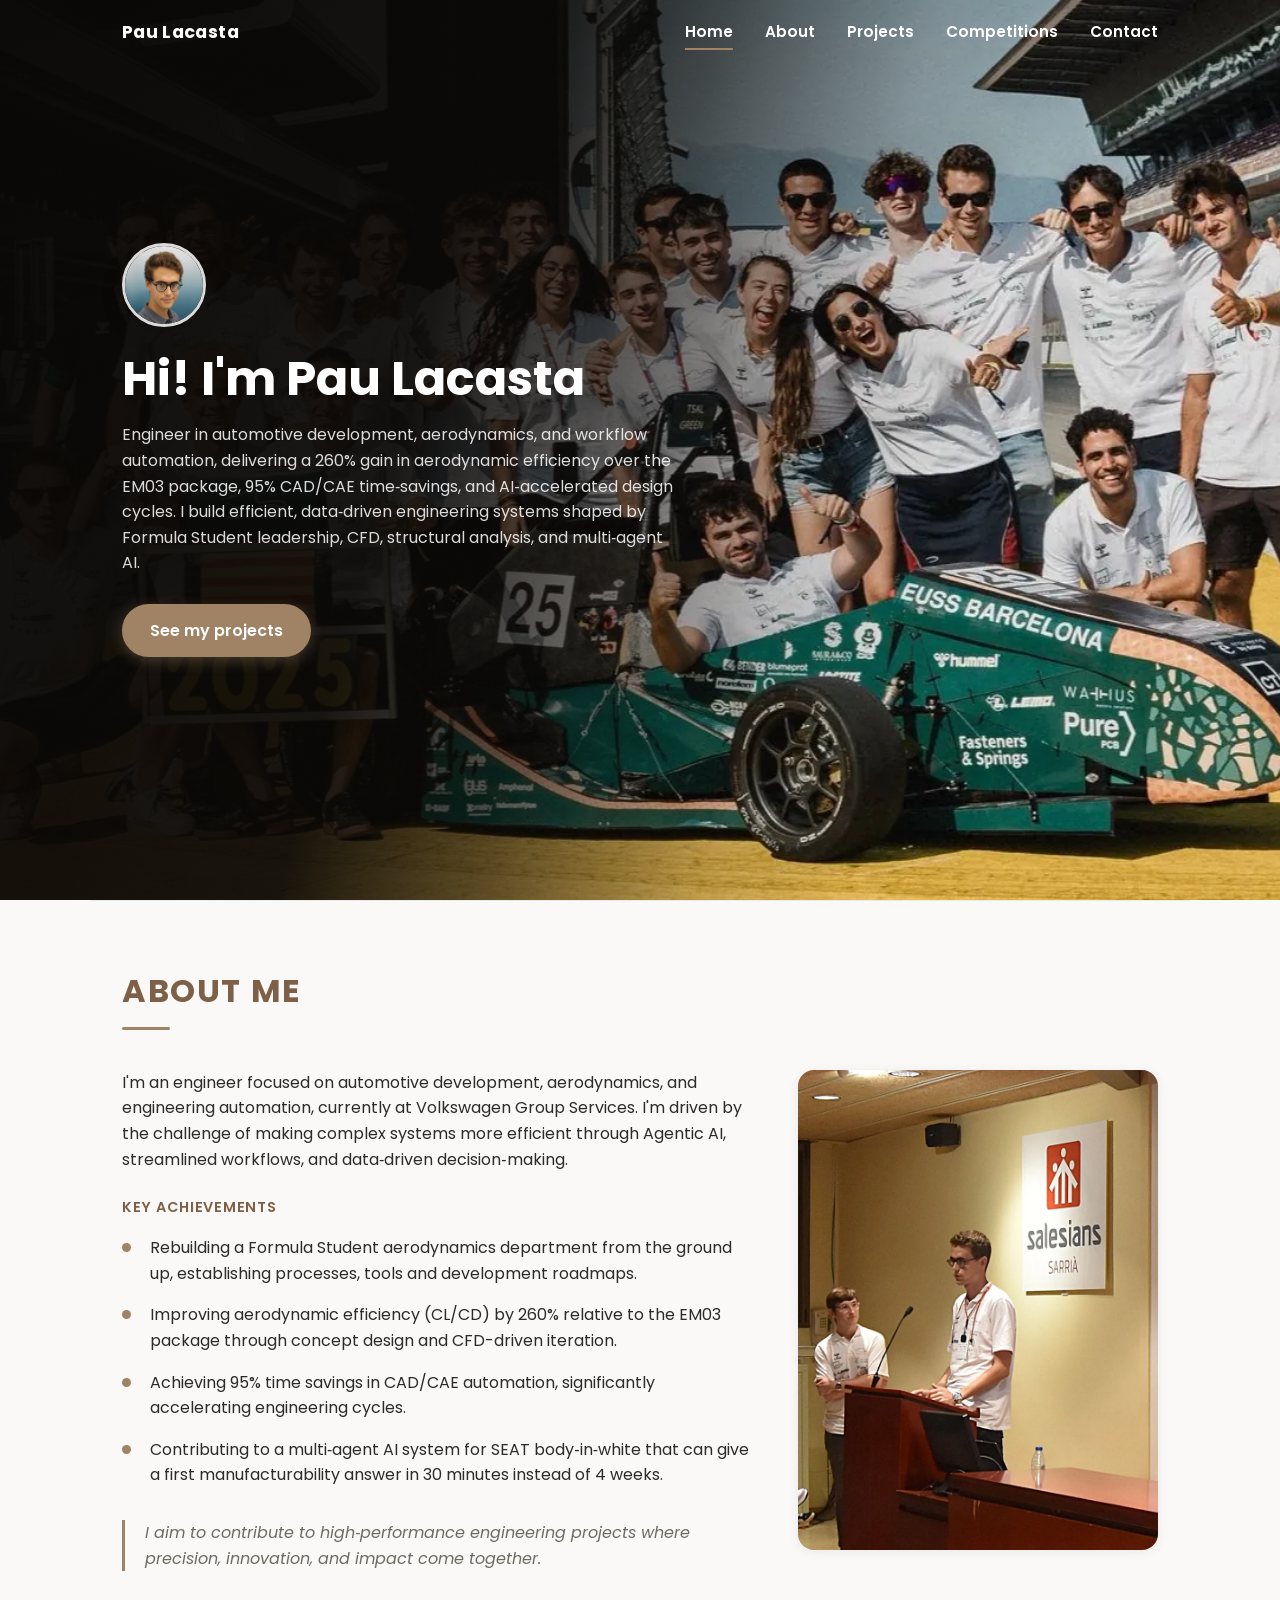
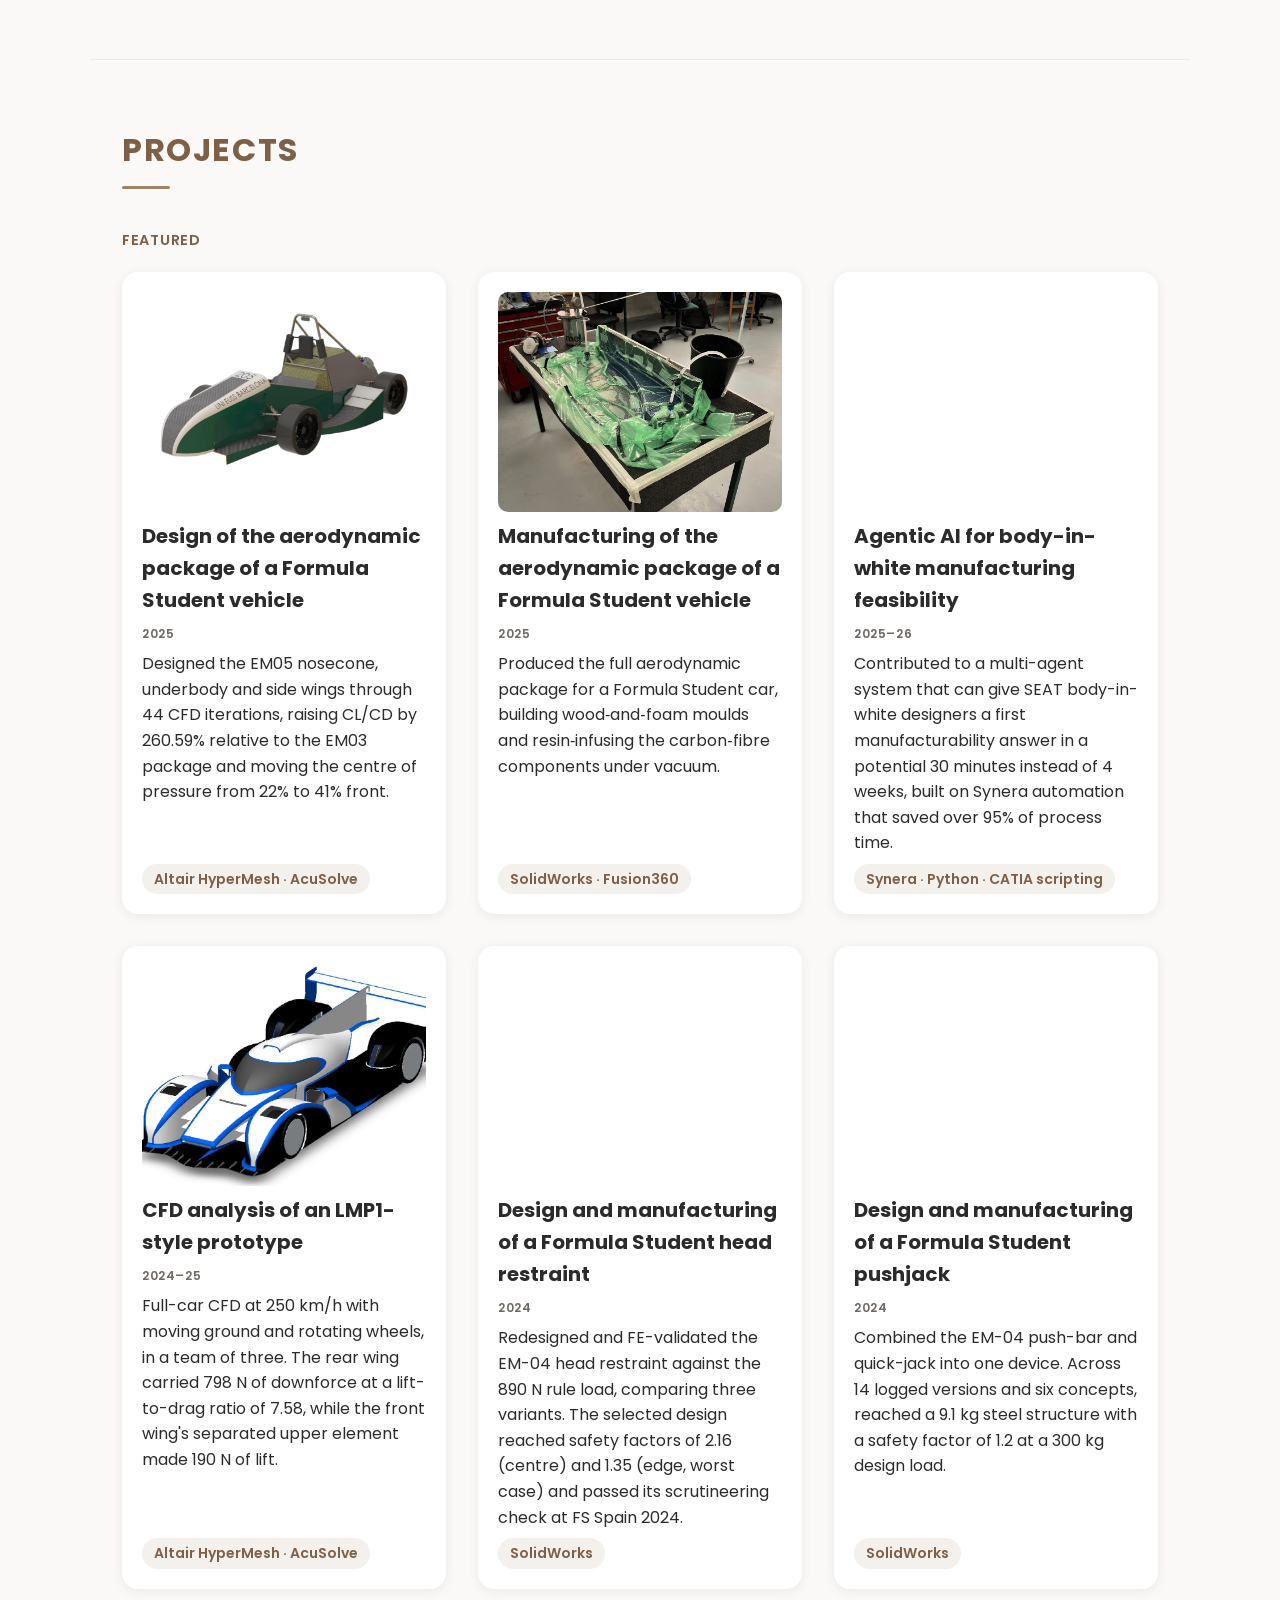
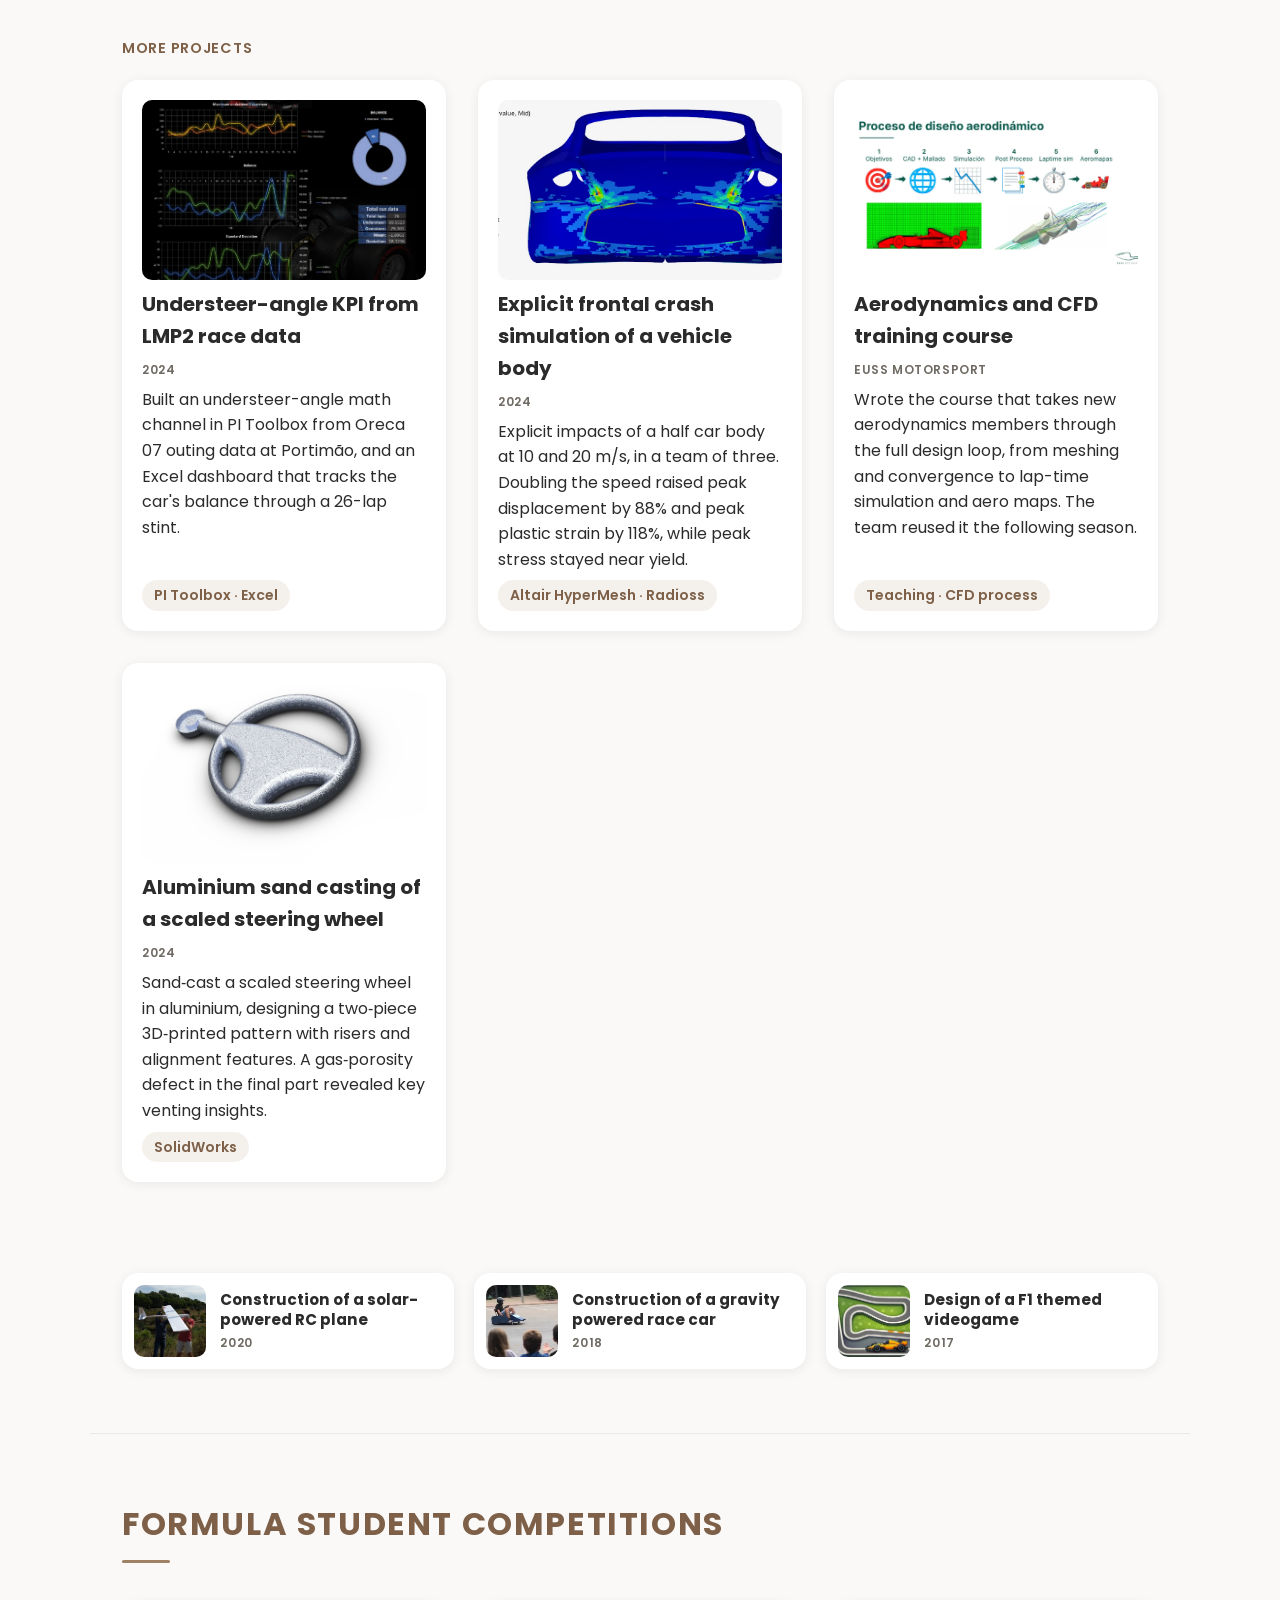
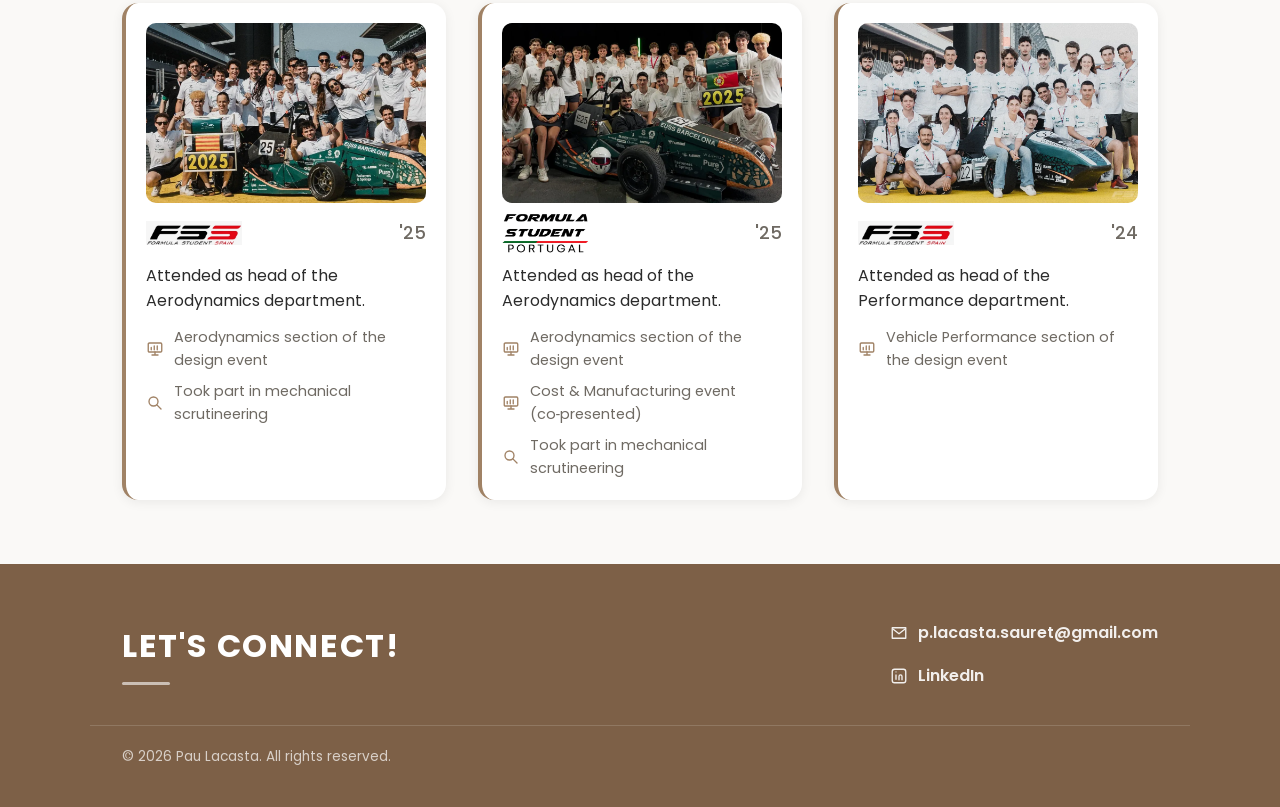
==== commit 210e7ddc: "Add five case studies, rebuild four pages, phone-friendly tables New case studies: SEAT design-to-ma" ====
--- a/index.html
+++ b/index.html
@@ -133,6 +133,30 @@
           <p class="project-tools">SolidWorks · Fusion360</p>
         </a>
 
+        <!--SEAT AGENTIC AI-->
+
+        <a class="project-card reveal" href="projects/seat-agentic-ai.html">
+          <img src="images/projects/seat-agentic-ai-card.webp" width="1200" height="760" loading="lazy" decoding="async" alt="Diagram of the feasibility check: designer, AI agents with a deterministic forming simulation, and a verdict for the engineer">
+          <h3>Agentic AI for body-in-white manufacturing feasibility</h3>
+          <p class="project-year">2025–26</p>
+          <p>
+            Contributed to a multi-agent system that can give SEAT body-in-white designers a first manufacturability answer in a potential 30 minutes instead of 4 weeks, built on Synera automation that saved over 95% of process time.
+          </p>
+          <p class="project-tools">Synera · Python · CATIA scripting</p>
+        </a>
+
+        <!--LMP1 CFD-->
+
+        <a class="project-card reveal" href="projects/lmp1-cfd.html">
+          <img src="images/projects/lmp1-cfd/lmp1-model.webp" width="1200" height="697" loading="lazy" decoding="async" alt="Render of the LMP1-style prototype used in the CFD study">
+          <h3>CFD analysis of an LMP1-style prototype</h3>
+          <p class="project-year">2024–25</p>
+          <p>
+            Full-car CFD at 250 km/h with moving ground and rotating wheels, in a team of three. The rear wing carried 798 N of downforce at a lift-to-drag ratio of 7.58, while the front wing's separated upper element made 190 N of lift.
+          </p>
+          <p class="project-tools">Altair HyperMesh · AcuSolve</p>
+        </a>
+
         <!--HEAD RESTRAINT-->
 
         <a class="project-card reveal" href="projects/head-restraint.html">
@@ -161,6 +185,42 @@
        <!--MORE PROJECTS-->
        <h3 class="projects-subheading reveal">More projects</h3>
        <div class="projects-grid">
+
+        <!--LMP2 UNDERSTEER KPI-->
+
+        <a class="project-card reveal" href="projects/lmp2-understeer-kpi.html">
+          <img src="images/projects/lmp2-kpi/kpi-dashboard.webp" width="1171" height="1065" loading="lazy" decoding="async" alt="Excel KPI dashboard of understeer and oversteer through an LMP2 stint">
+          <h3>Understeer-angle KPI from LMP2 race data</h3>
+          <p class="project-year">2024</p>
+          <p>
+            Built an understeer-angle math channel in PI Toolbox from Oreca 07 outing data at Portimão, and an Excel dashboard that tracks the car's balance through a 26-lap stint.
+          </p>
+          <p class="project-tools">PI Toolbox · Excel</p>
+        </a>
+
+        <!--CRASH SIMULATION-->
+
+        <a class="project-card reveal" href="projects/crash-simulation.html">
+          <img src="images/projects/crash/stress-c1-front.webp" width="1088" height="504" loading="lazy" decoding="async" alt="Von Mises stress on the front of a car body after an explicit frontal impact">
+          <h3>Explicit frontal crash simulation of a vehicle body</h3>
+          <p class="project-year">2024</p>
+          <p>
+            Explicit impacts of a half car body at 10 and 20 m/s, in a team of three. Doubling the speed raised peak displacement by 88% and peak plastic strain by 118%, while peak stress stayed near yield.
+          </p>
+          <p class="project-tools">Altair HyperMesh · Radioss</p>
+        </a>
+
+        <!--CFD TRAINING-->
+
+        <a class="project-card reveal" href="projects/cfd-training.html">
+          <img src="images/projects/cfd-training/process.webp" width="1400" height="787" loading="lazy" decoding="async" alt="Course slide showing the six-stage aerodynamic design process">
+          <h3>Aerodynamics and CFD training course</h3>
+          <p class="project-year">EUSS Motorsport</p>
+          <p>
+            Wrote the course that takes new aerodynamics members through the full design loop, from meshing and convergence to lap-time simulation and aero maps. The team reused it the following season.
+          </p>
+          <p class="project-tools">Teaching · CFD process</p>
+        </a>
 
         <!--SAND CASTING-->
 
--- a/css/styles.css
+++ b/css/styles.css
@@ -1148,6 +1148,7 @@
 }
 
 .case-study section a,
+.cs-meta a,
 .cs-toc a,
 .cs-sources a{
     color: var(--color-accent-dark);
@@ -1200,7 +1201,13 @@
 .table-wrap{
     overflow-x: auto;
     margin: 1.5rem 0;
-    background: var(--color-surface);
+    /* Edge shadows appear only when the table can scroll sideways */
+    background:
+        linear-gradient(to right, var(--color-surface) 30%, rgba(255,255,255,0)) left center / 40px 100% no-repeat local,
+        linear-gradient(to left, var(--color-surface) 30%, rgba(255,255,255,0)) right center / 40px 100% no-repeat local,
+        radial-gradient(farthest-side at 0 50%, rgba(0,0,0,0.2), rgba(0,0,0,0)) left center / 14px 100% no-repeat scroll,
+        radial-gradient(farthest-side at 100% 50%, rgba(0,0,0,0.2), rgba(0,0,0,0)) right center / 14px 100% no-repeat scroll,
+        var(--color-surface);
     border-radius: var(--radius-sm);
     box-shadow: var(--shadow-sm);
 }
@@ -1291,6 +1298,128 @@
     grid-template-columns: 1fr 1fr;
     gap: 1rem;
     align-items: start;
+}
+
+.cs-fig-trio{
+    grid-template-columns: repeat(3, 1fr);
+}
+
+.cs-gallery{
+    display: grid;
+    grid-template-columns: repeat(auto-fit, minmax(190px, 1fr));
+    gap: 1rem;
+    margin: 1.5rem 0 2rem;
+}
+
+.cs-gallery figure{
+    margin: 0;
+}
+
+.cs-gallery img{
+    width: 100%;
+    aspect-ratio: 3 / 4;
+    object-fit: cover;
+    border-radius: var(--radius-sm);
+    box-shadow: var(--shadow-sm);
+}
+
+.cs-gallery--wide{
+    grid-template-columns: repeat(auto-fit, minmax(240px, 1fr));
+}
+
+.cs-gallery--wide img{
+    aspect-ratio: 16 / 10;
+    object-fit: contain;
+    background: #ffffff;
+}
+
+.cs-gallery figcaption{
+    font-size: 0.8rem;
+    line-height: 1.45;
+    color: var(--color-text-soft);
+    margin-top: 0.45rem;
+}
+
+.cs-steps{
+    list-style: none;
+    counter-reset: cs-step;
+    display: flex;
+    flex-direction: column;
+    gap: 0.8rem;
+    margin: 1.25rem 0 1.5rem;
+    max-width: 70ch;
+}
+
+.cs-steps li{
+    position: relative;
+    counter-increment: cs-step;
+    padding-left: 2.6rem;
+    min-height: 1.8rem;
+}
+
+.cs-steps li::before{
+    content: counter(cs-step);
+    position: absolute;
+    left: 0;
+    top: 0;
+    width: 1.8rem;
+    height: 1.8rem;
+    border-radius: 50%;
+    background: var(--color-accent);
+    color: #ffffff;
+    font-weight: 600;
+    font-size: 0.85rem;
+    display: flex;
+    align-items: center;
+    justify-content: center;
+}
+
+.cs-arch{
+    display: grid;
+    grid-template-columns: repeat(3, 1fr);
+    gap: 1rem;
+    margin: 1.5rem 0;
+}
+
+.cs-arch-col{
+    background: var(--color-surface);
+    border-radius: var(--radius-sm);
+    border-top: 3px solid var(--color-accent);
+    box-shadow: var(--shadow-sm);
+    padding: 1rem 1.1rem 1.1rem;
+}
+
+.cs-arch-col h4{
+    text-transform: uppercase;
+    letter-spacing: 0.05em;
+    font-size: 0.75rem;
+    color: var(--color-accent-dark);
+    margin-bottom: 0.6rem;
+}
+
+.cs-arch-col ul{
+    list-style: none;
+    display: flex;
+    flex-direction: column;
+    gap: 0.4rem;
+}
+
+.cs-arch-col li{
+    font-size: 0.85rem;
+    background: rgba(160,130,101,0.08);
+    border-radius: 6px;
+    padding: 0.35rem 0.6rem;
+}
+
+.cs-arch-col p{
+    font-size: 0.8rem;
+    line-height: 1.5;
+    color: var(--color-text-soft);
+    margin: 0.7rem 0 0;
+}
+
+.cs-fig-pair .cs-fig{
+    margin: 1rem 0;
 }
 
 .cs-callout{
@@ -1315,6 +1444,22 @@
     margin: 1rem 0 1.25rem;
 }
 
+.cs-code{
+    background: #2b2621;
+    color: #f3ede6;
+    border-radius: var(--radius-sm);
+    padding: 0.9rem 1.1rem;
+    margin: 1rem 0 1.5rem;
+    overflow-x: auto;
+    font-family: ui-monospace, SFMono-Regular, Menlo, Consolas, monospace;
+    font-size: 0.82rem;
+    line-height: 1.6;
+}
+
+.cs-code .cs-code-comment{
+    color: #c9b49c;
+}
+
 .cs-sources{
     font-size: 0.82rem;
     color: var(--color-text-soft);
@@ -1361,8 +1506,14 @@
         font-size: 1.8rem;
     }
 
-    .cs-fig-pair{
+    .cs-fig-pair,
+    .cs-fig-trio,
+    .cs-arch{
         grid-template-columns: 1fr;
+    }
+
+    .cs-gallery{
+        grid-template-columns: 1fr 1fr;
     }
 
     .cs-keyfig strong{
@@ -1371,6 +1522,12 @@
 
     .cs-pager a{
         max-width: 100%;
+    }
+
+    /* Narrow tables wrap their headers instead of overflowing */
+    .cs-table:not(.cs-table--wide) thead th,
+    .cs-table:not(.cs-table--wide) tbody th{
+        white-space: normal;
     }
 
     /* Text-heavy tables become labelled cards on phones */
@@ -1410,12 +1567,23 @@
     .cs-table--stack td[data-label]::before{
         content: attr(data-label);
         display: block;
-        text-transform: uppercase;
-        letter-spacing: 0.05em;
-        font-size: 0.68rem;
+        letter-spacing: 0.02em;
+        font-size: 0.75rem;
         font-weight: 600;
         color: var(--color-text-soft);
         margin-top: 0.35rem;
     }
-}
-
+
+    /* Numeric cells: label and value on one line */
+    .cs-table--stack td.num[data-label]{
+        display: flex;
+        justify-content: space-between;
+        align-items: baseline;
+        gap: 1rem;
+    }
+
+    .cs-table--stack td.num[data-label]::before{
+        margin-top: 0;
+    }
+}
+
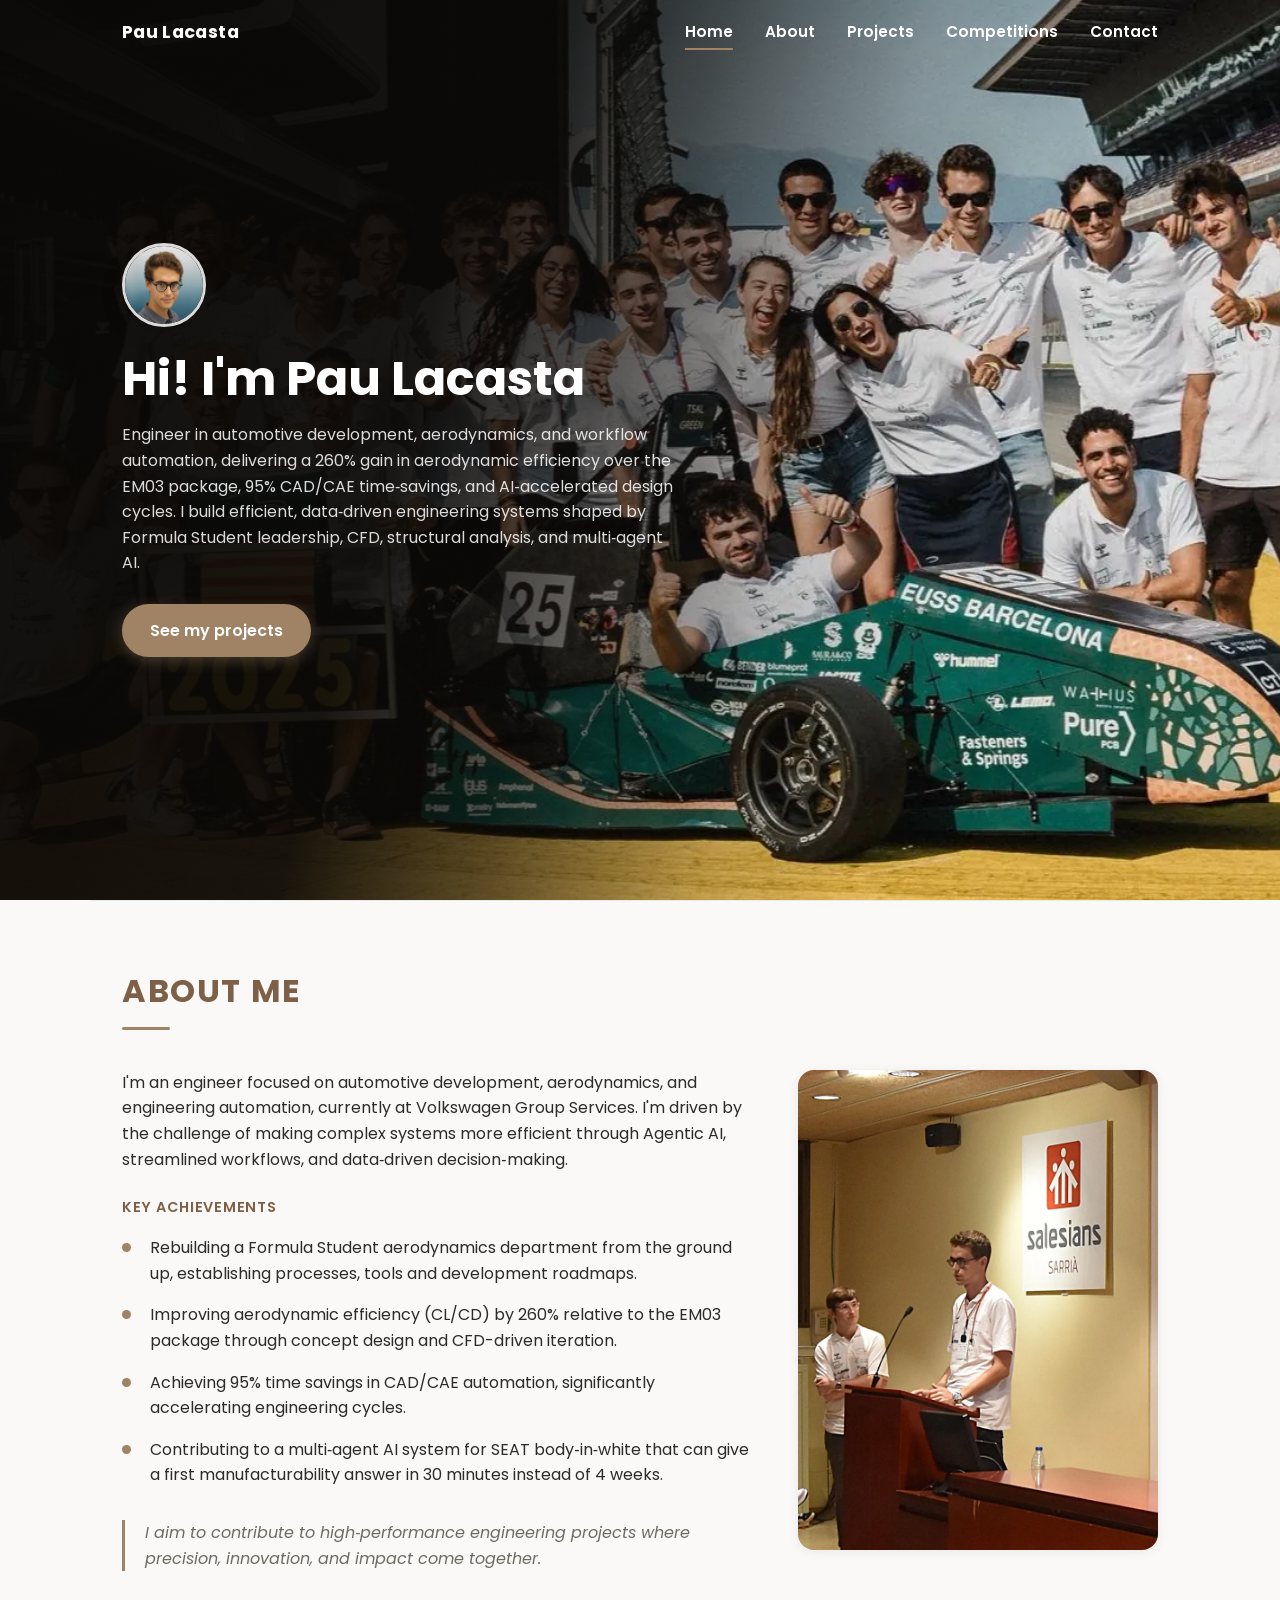
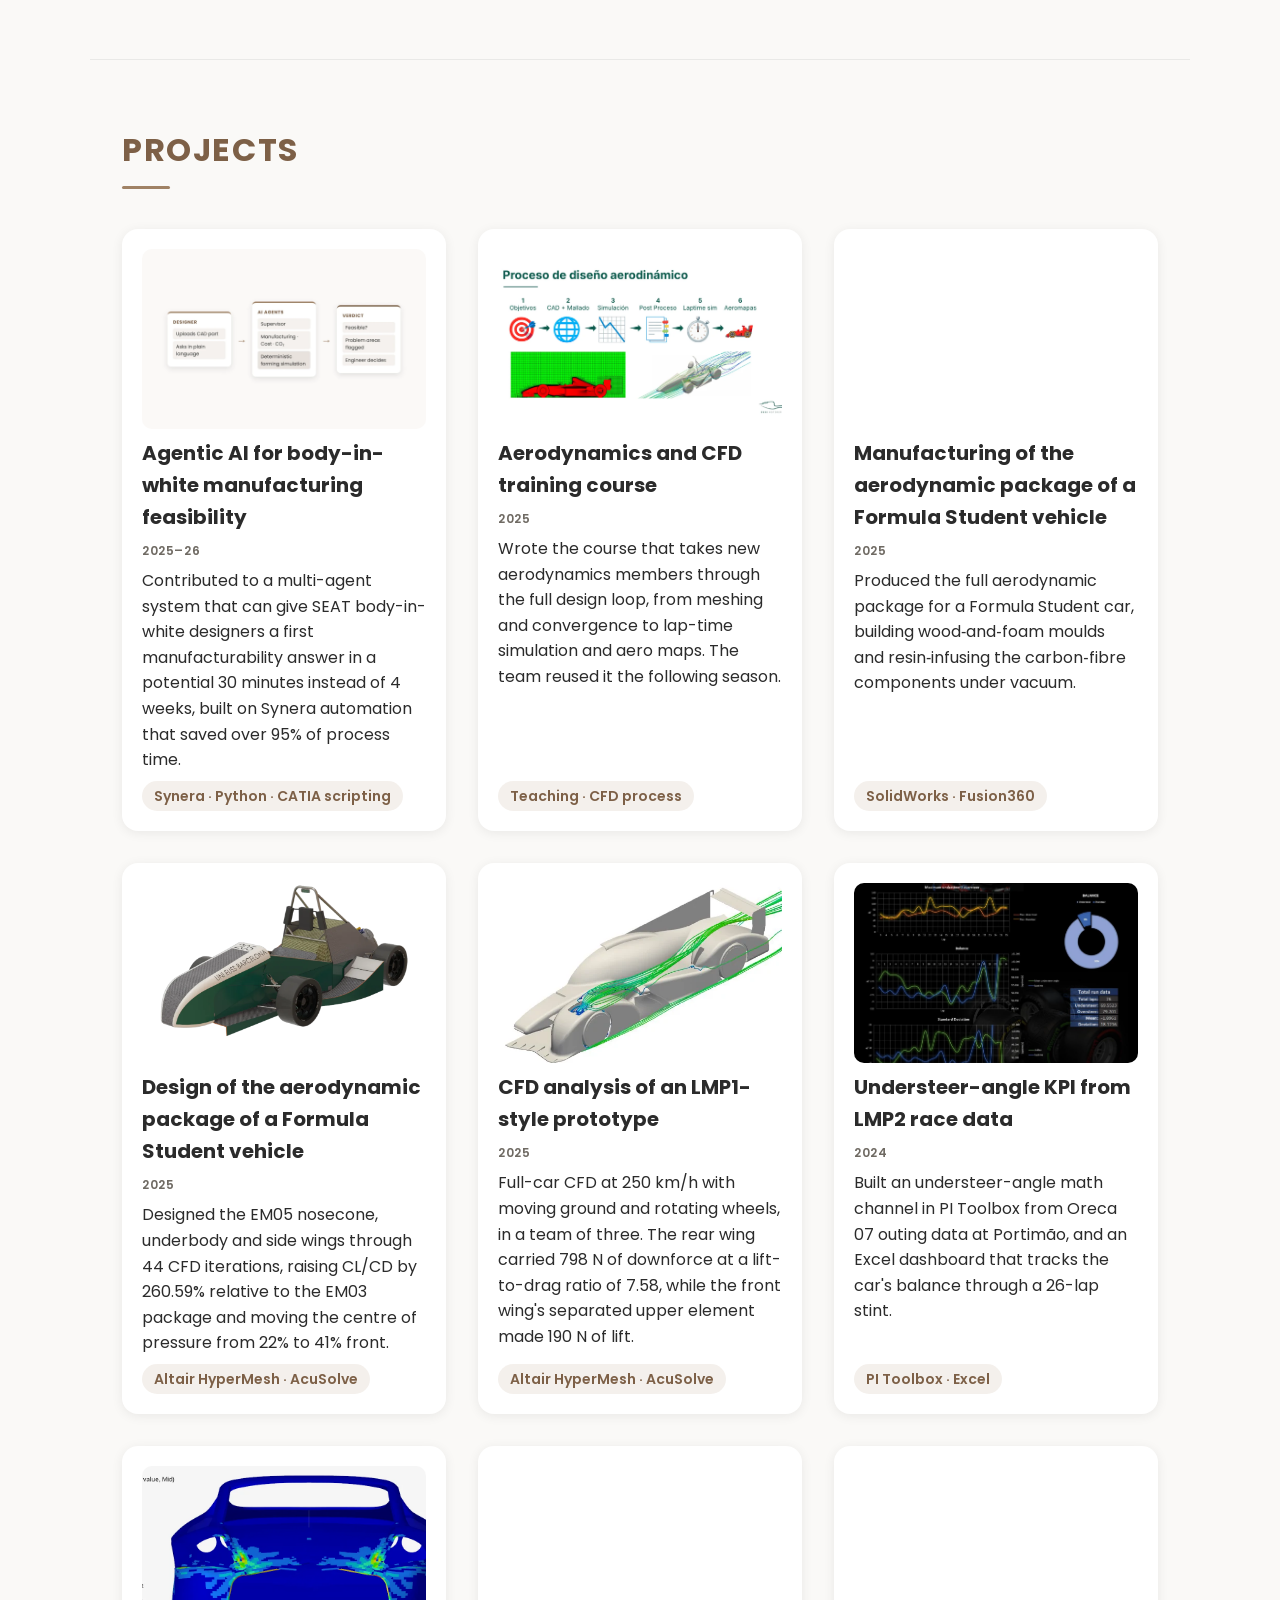
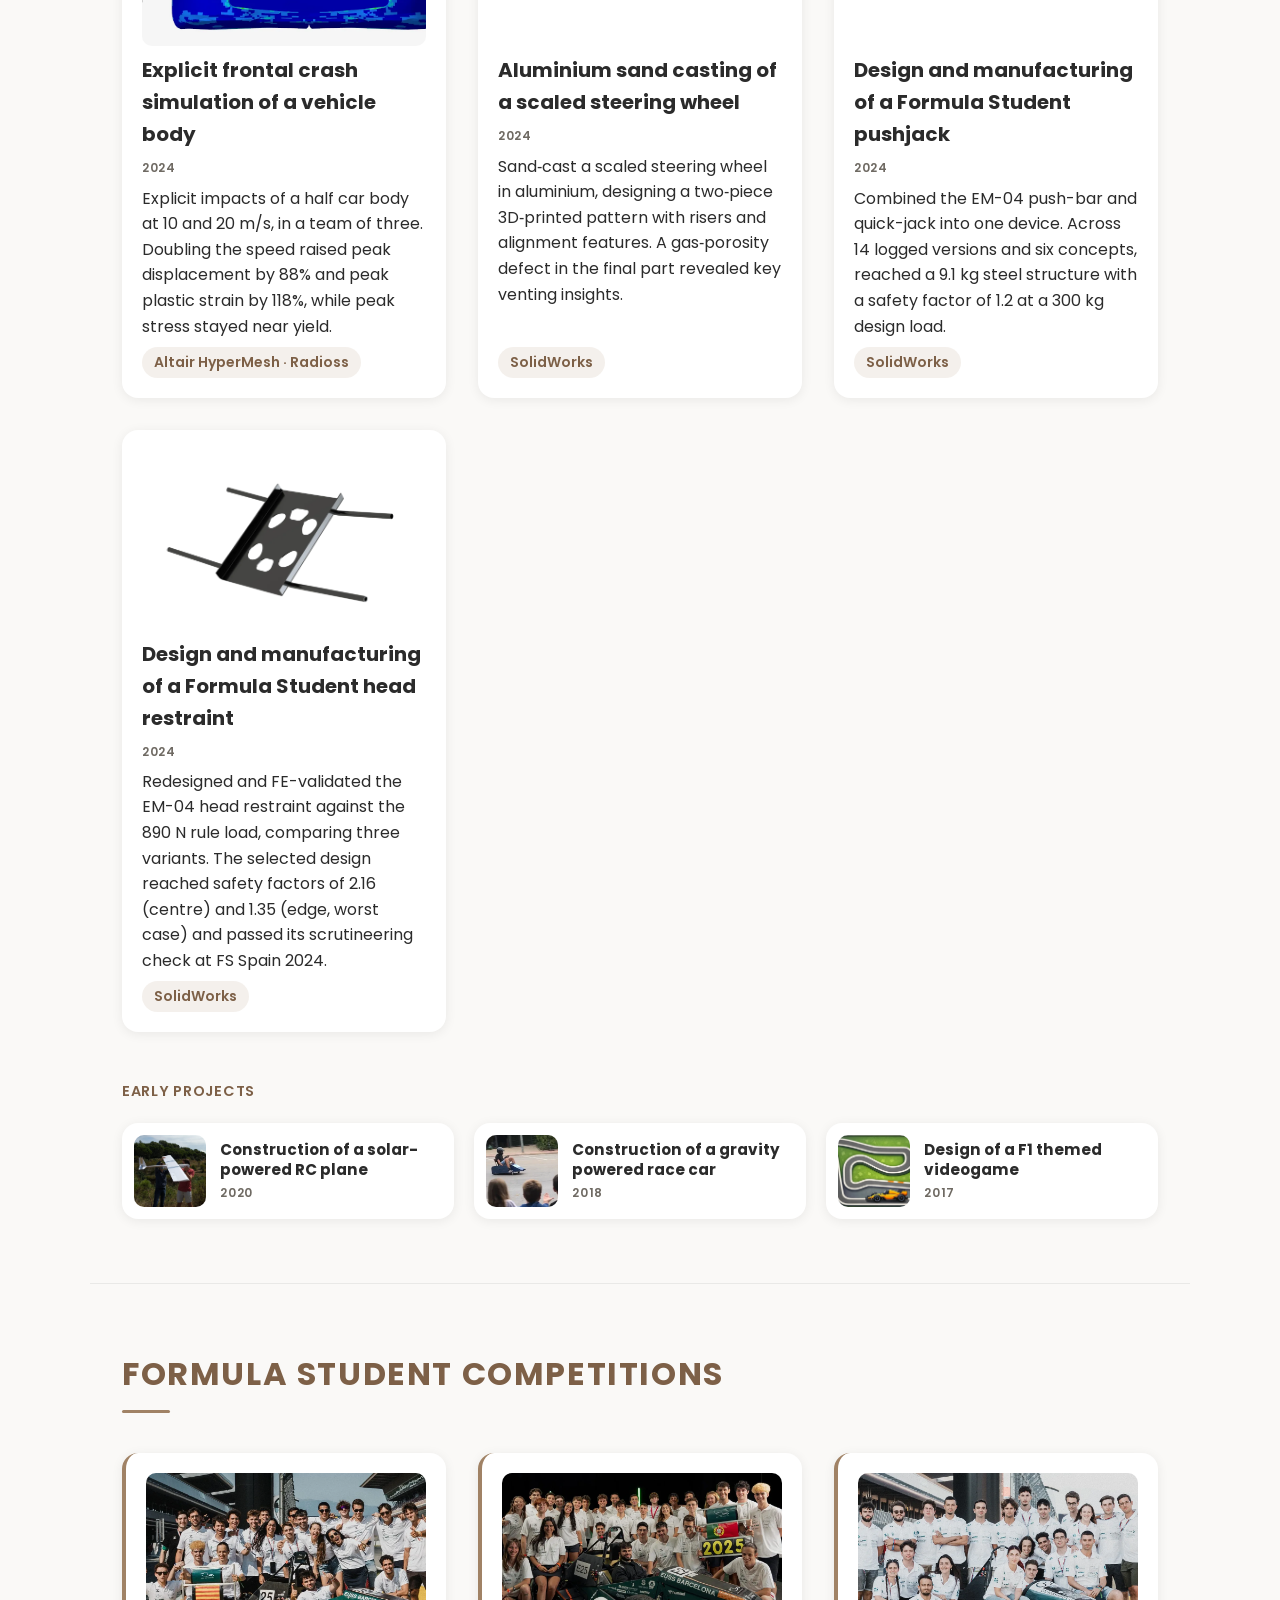
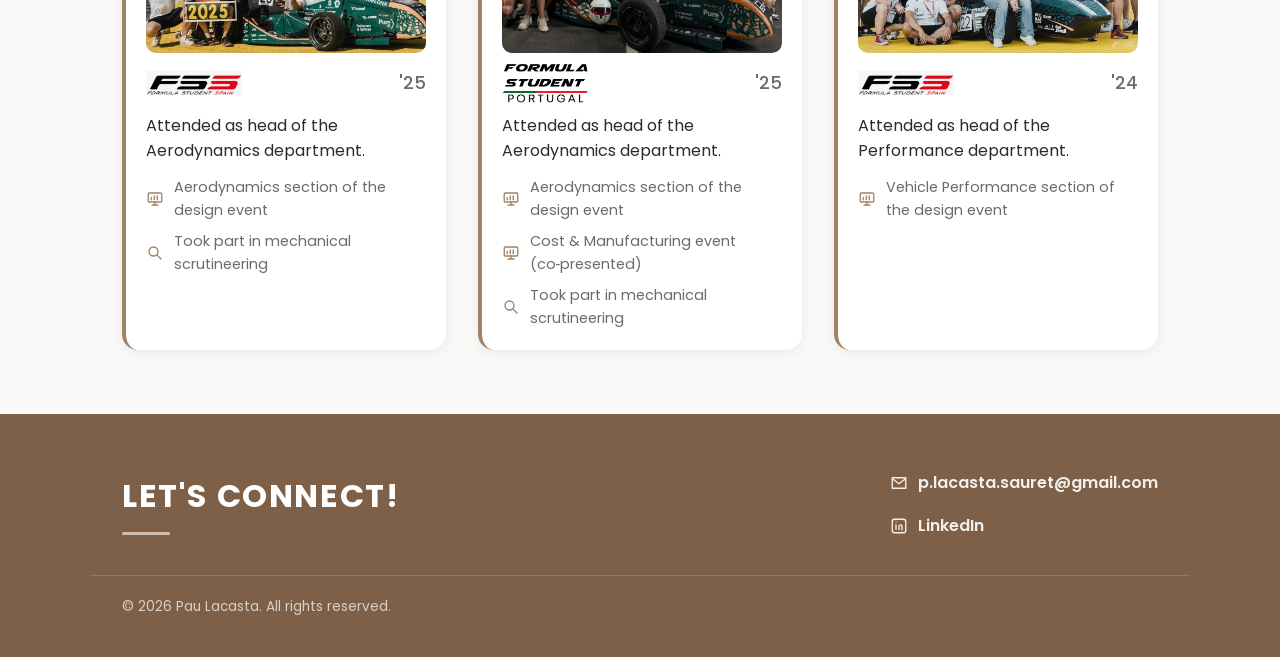
==== commit adfe4bed: "Sort projects by date, justify case-study text, new LMP1 card Homepage: one project grid, newest fir" ====
--- a/index.html
+++ b/index.html
@@ -105,9 +105,44 @@
       <!-- Projects section content -->
        <h2 class="reveal">Projects</h2>
 
-       <!--FEATURED: full case studies, in order of relevance-->
-       <h3 class="projects-subheading reveal">Featured</h3>
-       <div class="projects-grid projects-grid--featured">
+       <!--ALL PROJECTS: newest first-->
+       <div class="projects-grid">
+
+        <!--SEAT AGENTIC AI-->
+
+        <a class="project-card reveal" href="projects/seat-agentic-ai.html">
+          <img src="images/projects/seat-agentic-ai-card.webp" width="1200" height="760" loading="lazy" decoding="async" alt="Diagram of the feasibility check: designer, AI agents with a deterministic forming simulation, and a verdict for the engineer">
+          <h3>Agentic AI for body-in-white manufacturing feasibility</h3>
+          <p class="project-year">2025–26</p>
+          <p>
+            Contributed to a multi-agent system that can give SEAT body-in-white designers a first manufacturability answer in a potential 30 minutes instead of 4 weeks, built on Synera automation that saved over 95% of process time.
+          </p>
+          <p class="project-tools">Synera · Python · CATIA scripting</p>
+        </a>
+
+        <!--CFD TRAINING-->
+
+        <a class="project-card reveal" href="projects/cfd-training.html">
+          <img src="images/projects/cfd-training/process.webp" width="1400" height="787" loading="lazy" decoding="async" alt="Course slide showing the six-stage aerodynamic design process">
+          <h3>Aerodynamics and CFD training course</h3>
+          <p class="project-year">2025</p>
+          <p>
+            Wrote the course that takes new aerodynamics members through the full design loop, from meshing and convergence to lap-time simulation and aero maps. The team reused it the following season.
+          </p>
+          <p class="project-tools">Teaching · CFD process</p>
+        </a>
+
+        <!--AERO MANUFACTURING-->
+
+        <a class="project-card reveal" href="projects/aero-manufacturing.html">
+          <img src="images/AeroManufacturing.webp" width="1000" height="1333" loading="lazy" decoding="async" alt="EM05 at Circuit de Barcelona-Catalunya">
+          <h3>Manufacturing of the aerodynamic package of a Formula Student vehicle</h3>
+          <p class="project-year">2025</p>
+          <p>
+            Produced the full aerodynamic package for a Formula Student car, building wood‑and‑foam moulds and resin‑infusing the carbon‑fibre components under vacuum.
+          </p>
+          <p class="project-tools">SolidWorks · Fusion360</p>
+        </a>
 
         <!--AERO DESIGN-->
 
@@ -121,40 +156,64 @@
           <p class="project-tools">Altair HyperMesh · AcuSolve</p>
         </a>
 
-        <!--AERO MANUFACTURING-->
-
-        <a class="project-card reveal" href="projects/aero-manufacturing.html">
-          <img src="images/AeroManufacturing.webp" width="1000" height="1333" loading="lazy" decoding="async" alt="EM05 at Circuit de Barcelona-Catalunya">
-          <h3>Manufacturing of the aerodynamic package of a Formula Student vehicle</h3>
+        <!--LMP1 CFD-->
+
+        <a class="project-card reveal" href="projects/lmp1-cfd.html">
+          <img src="images/projects/lmp1-cfd/lmp1-card.webp" width="581" height="349" loading="lazy" decoding="async" alt="Streamlines coloured by velocity around the LMP1-style prototype">
+          <h3>CFD analysis of an LMP1-style prototype</h3>
           <p class="project-year">2025</p>
           <p>
-            Produced the full aerodynamic package for a Formula Student car, building wood‑and‑foam moulds and resin‑infusing the carbon‑fibre components under vacuum.
-          </p>
-          <p class="project-tools">SolidWorks · Fusion360</p>
-        </a>
-
-        <!--SEAT AGENTIC AI-->
-
-        <a class="project-card reveal" href="projects/seat-agentic-ai.html">
-          <img src="images/projects/seat-agentic-ai-card.webp" width="1200" height="760" loading="lazy" decoding="async" alt="Diagram of the feasibility check: designer, AI agents with a deterministic forming simulation, and a verdict for the engineer">
-          <h3>Agentic AI for body-in-white manufacturing feasibility</h3>
-          <p class="project-year">2025–26</p>
-          <p>
-            Contributed to a multi-agent system that can give SEAT body-in-white designers a first manufacturability answer in a potential 30 minutes instead of 4 weeks, built on Synera automation that saved over 95% of process time.
-          </p>
-          <p class="project-tools">Synera · Python · CATIA scripting</p>
-        </a>
-
-        <!--LMP1 CFD-->
-
-        <a class="project-card reveal" href="projects/lmp1-cfd.html">
-          <img src="images/projects/lmp1-cfd/lmp1-model.webp" width="1200" height="697" loading="lazy" decoding="async" alt="Render of the LMP1-style prototype used in the CFD study">
-          <h3>CFD analysis of an LMP1-style prototype</h3>
-          <p class="project-year">2024–25</p>
-          <p>
             Full-car CFD at 250 km/h with moving ground and rotating wheels, in a team of three. The rear wing carried 798 N of downforce at a lift-to-drag ratio of 7.58, while the front wing's separated upper element made 190 N of lift.
           </p>
           <p class="project-tools">Altair HyperMesh · AcuSolve</p>
+        </a>
+
+        <!--LMP2 UNDERSTEER KPI-->
+
+        <a class="project-card reveal" href="projects/lmp2-understeer-kpi.html">
+          <img src="images/projects/lmp2-kpi/kpi-dashboard.webp" width="1171" height="1065" loading="lazy" decoding="async" alt="Excel KPI dashboard of understeer and oversteer through an LMP2 stint">
+          <h3>Understeer-angle KPI from LMP2 race data</h3>
+          <p class="project-year">2024</p>
+          <p>
+            Built an understeer-angle math channel in PI Toolbox from Oreca 07 outing data at Portimão, and an Excel dashboard that tracks the car's balance through a 26-lap stint.
+          </p>
+          <p class="project-tools">PI Toolbox · Excel</p>
+        </a>
+
+        <!--CRASH SIMULATION-->
+
+        <a class="project-card reveal" href="projects/crash-simulation.html">
+          <img src="images/projects/crash/stress-c1-front.webp" width="1088" height="504" loading="lazy" decoding="async" alt="Von Mises stress on the front of a car body after an explicit frontal impact">
+          <h3>Explicit frontal crash simulation of a vehicle body</h3>
+          <p class="project-year">2024</p>
+          <p>
+            Explicit impacts of a half car body at 10 and 20 m/s, in a team of three. Doubling the speed raised peak displacement by 88% and peak plastic strain by 118%, while peak stress stayed near yield.
+          </p>
+          <p class="project-tools">Altair HyperMesh · Radioss</p>
+        </a>
+
+        <!--SAND CASTING-->
+
+        <a class="project-card reveal" href="projects/sand-casting.html">
+          <img src="images/SandCasting.webp" width="1200" height="927" loading="lazy" decoding="async" alt="Sand casting of a steering wheel render">
+          <h3>Aluminium sand casting of a scaled steering wheel</h3>
+          <p class="project-year">2024</p>
+          <p>
+            Sand‑cast a scaled steering wheel in aluminium, designing a two‑piece 3D‑printed pattern with risers and alignment features. A gas‑porosity defect in the final part revealed key venting insights.
+          </p>
+          <p class="project-tools">SolidWorks</p>
+        </a>
+
+        <!--PUSHJACK-->
+
+        <a class="project-card reveal" href="projects/pushjack.html">
+          <img src="images/Pushjack.webp" width="1200" height="960" loading="lazy" decoding="async" alt="Formula Student pushjack render">
+          <h3>Design and manufacturing of a Formula Student pushjack</h3>
+          <p class="project-year">2024</p>
+          <p>
+            Combined the EM-04 push-bar and quick-jack into one device. Across 14 logged versions and six concepts, reached a 9.1 kg steel structure with a safety factor of 1.2 at a 300 kg design load.
+          </p>
+          <p class="project-tools">SolidWorks</p>
         </a>
 
         <!--HEAD RESTRAINT-->
@@ -165,71 +224,6 @@
           <p class="project-year">2024</p>
           <p>
             Redesigned and FE-validated the EM-04 head restraint against the 890 N rule load, comparing three variants. The selected design reached safety factors of 2.16 (centre) and 1.35 (edge, worst case) and passed its scrutineering check at FS Spain 2024.
-          </p>
-          <p class="project-tools">SolidWorks</p>
-        </a>
-
-        <!--PUSHJACK-->
-
-        <a class="project-card reveal" href="projects/pushjack.html">
-          <img src="images/Pushjack.webp" width="1200" height="960" loading="lazy" decoding="async" alt="Formula Student pushjack render">
-          <h3>Design and manufacturing of a Formula Student pushjack</h3>
-          <p class="project-year">2024</p>
-          <p>
-            Combined the EM-04 push-bar and quick-jack into one device. Across 14 logged versions and six concepts, reached a 9.1 kg steel structure with a safety factor of 1.2 at a 300 kg design load.
-          </p>
-          <p class="project-tools">SolidWorks</p>
-        </a>
-       </div>
-
-       <!--MORE PROJECTS-->
-       <h3 class="projects-subheading reveal">More projects</h3>
-       <div class="projects-grid">
-
-        <!--LMP2 UNDERSTEER KPI-->
-
-        <a class="project-card reveal" href="projects/lmp2-understeer-kpi.html">
-          <img src="images/projects/lmp2-kpi/kpi-dashboard.webp" width="1171" height="1065" loading="lazy" decoding="async" alt="Excel KPI dashboard of understeer and oversteer through an LMP2 stint">
-          <h3>Understeer-angle KPI from LMP2 race data</h3>
-          <p class="project-year">2024</p>
-          <p>
-            Built an understeer-angle math channel in PI Toolbox from Oreca 07 outing data at Portimão, and an Excel dashboard that tracks the car's balance through a 26-lap stint.
-          </p>
-          <p class="project-tools">PI Toolbox · Excel</p>
-        </a>
-
-        <!--CRASH SIMULATION-->
-
-        <a class="project-card reveal" href="projects/crash-simulation.html">
-          <img src="images/projects/crash/stress-c1-front.webp" width="1088" height="504" loading="lazy" decoding="async" alt="Von Mises stress on the front of a car body after an explicit frontal impact">
-          <h3>Explicit frontal crash simulation of a vehicle body</h3>
-          <p class="project-year">2024</p>
-          <p>
-            Explicit impacts of a half car body at 10 and 20 m/s, in a team of three. Doubling the speed raised peak displacement by 88% and peak plastic strain by 118%, while peak stress stayed near yield.
-          </p>
-          <p class="project-tools">Altair HyperMesh · Radioss</p>
-        </a>
-
-        <!--CFD TRAINING-->
-
-        <a class="project-card reveal" href="projects/cfd-training.html">
-          <img src="images/projects/cfd-training/process.webp" width="1400" height="787" loading="lazy" decoding="async" alt="Course slide showing the six-stage aerodynamic design process">
-          <h3>Aerodynamics and CFD training course</h3>
-          <p class="project-year">EUSS Motorsport</p>
-          <p>
-            Wrote the course that takes new aerodynamics members through the full design loop, from meshing and convergence to lap-time simulation and aero maps. The team reused it the following season.
-          </p>
-          <p class="project-tools">Teaching · CFD process</p>
-        </a>
-
-        <!--SAND CASTING-->
-
-        <a class="project-card reveal" href="projects/sand-casting.html">
-          <img src="images/SandCasting.webp" width="1200" height="927" loading="lazy" decoding="async" alt="Sand casting of a steering wheel render">
-          <h3>Aluminium sand casting of a scaled steering wheel</h3>
-          <p class="project-year">2024</p>
-          <p>
-            Sand‑cast a scaled steering wheel in aluminium, designing a two‑piece 3D‑printed pattern with risers and alignment features. A gas‑porosity defect in the final part revealed key venting insights.
           </p>
           <p class="project-tools">SolidWorks</p>
         </a>
--- a/css/styles.css
+++ b/css/styles.css
@@ -979,18 +979,6 @@
     margin: 3rem 0 1.25rem;
 }
 
-.projects-subheading:first-of-type{
-    margin-top: 0;
-}
-
-.projects-grid--featured{
-    grid-template-columns: repeat(auto-fit, minmax(320px, 1fr));
-}
-
-.projects-grid--featured .project-card img{
-    height: 220px;
-}
-
 .projects-grid--compact{
     grid-template-columns: repeat(auto-fit, minmax(220px, 1fr));
     gap: 1.25rem;
@@ -1587,3 +1575,41 @@
     }
 }
 
+
+/* ---------- Project pages: text spans the full column and is justified ---------- */
+.project-detail p,
+.project-detail section p,
+.project-detail li,
+.project-detail figcaption,
+.project-detail .cs-lede,
+.project-detail .cs-list,
+.project-detail .cs-steps,
+.project-detail .cs-callout{
+    max-width: none;
+}
+
+.project-detail p,
+.project-detail section p,
+.project-detail li,
+.project-detail figcaption{
+    text-align: justify;
+    -webkit-hyphens: auto;
+    hyphens: auto;
+}
+
+/* Labels, key figures and text in narrow boxes stay left-aligned:
+   justified text in a narrow column opens wide gaps between words */
+.project-detail .cs-eyebrow,
+.project-detail .cs-toc p,
+.project-detail .cs-toc li,
+.project-detail .cs-chips li,
+.project-detail .project-year,
+.project-detail .cs-keyfig,
+.project-detail .cs-arch-col li,
+.project-detail .cs-arch-col p,
+.project-detail .cs-gallery figcaption,
+.project-detail .cs-fig-trio figcaption{
+    text-align: left;
+    -webkit-hyphens: manual;
+    hyphens: manual;
+}
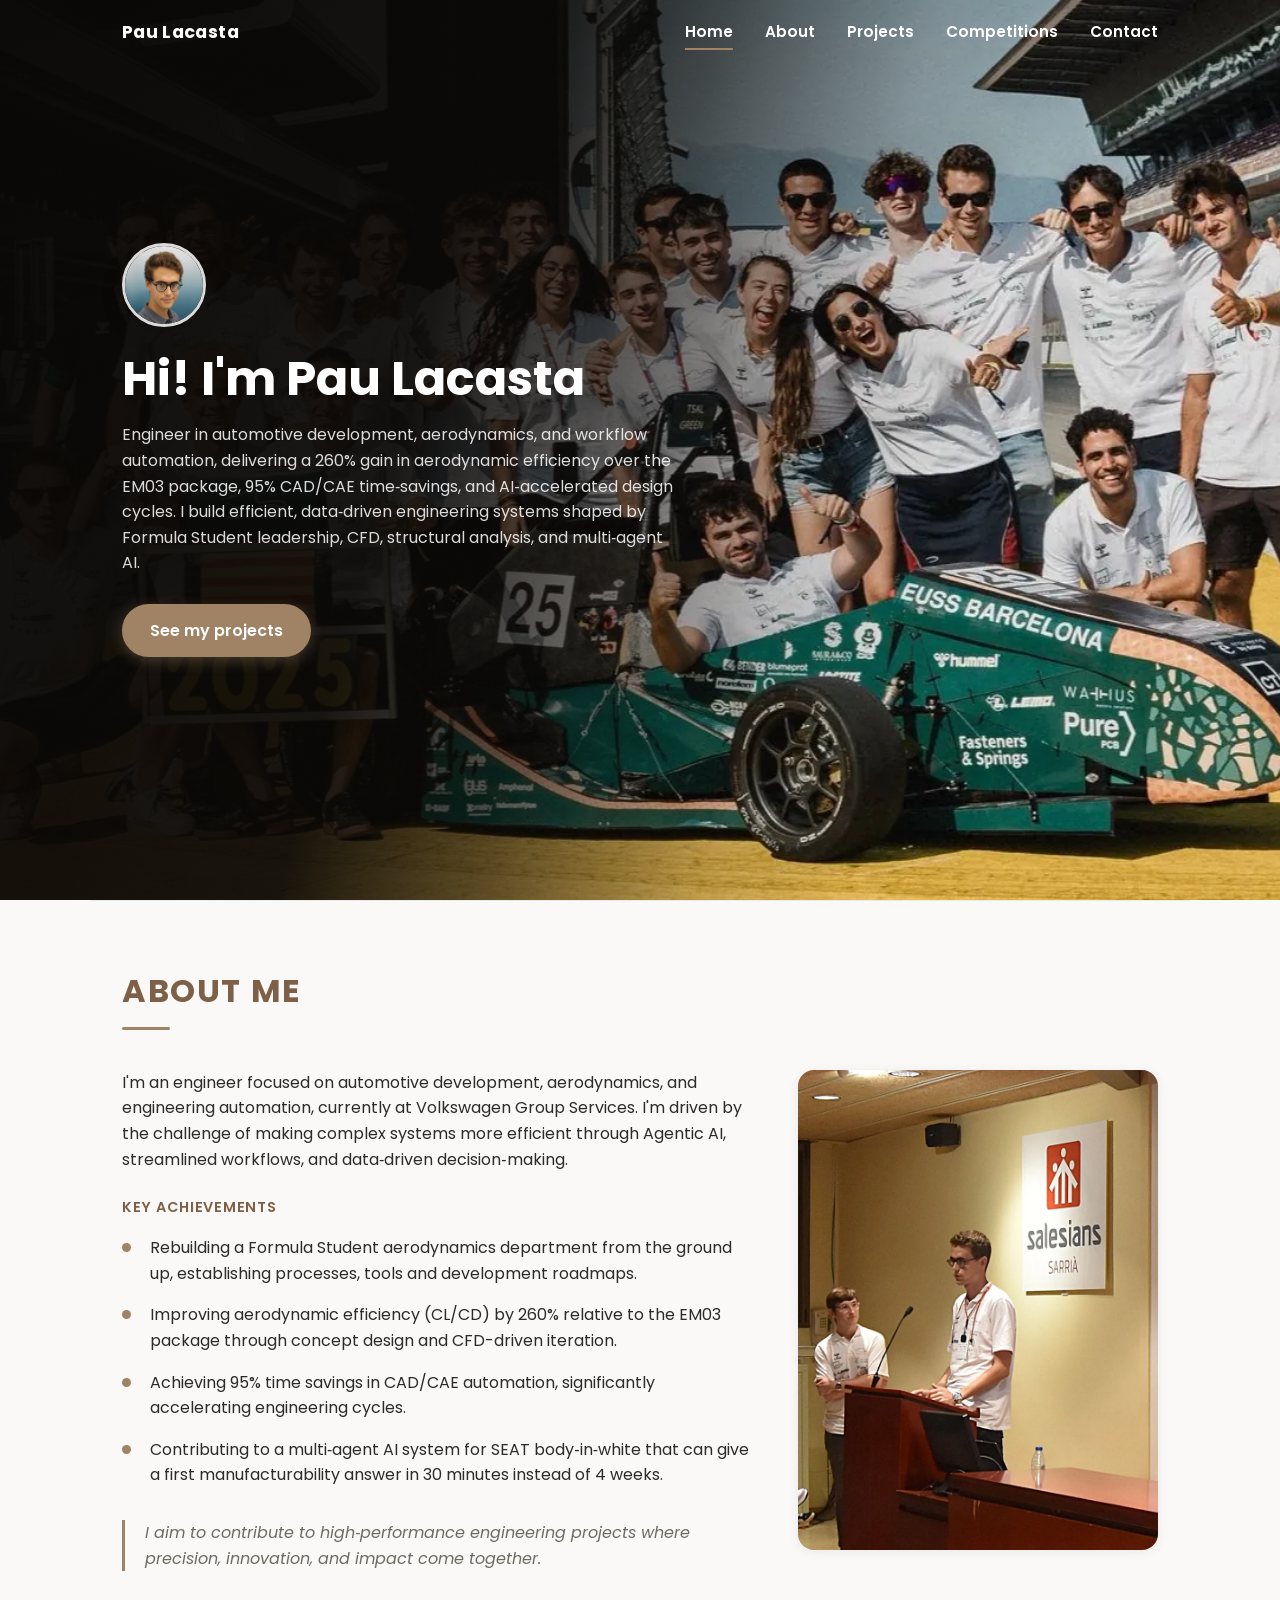
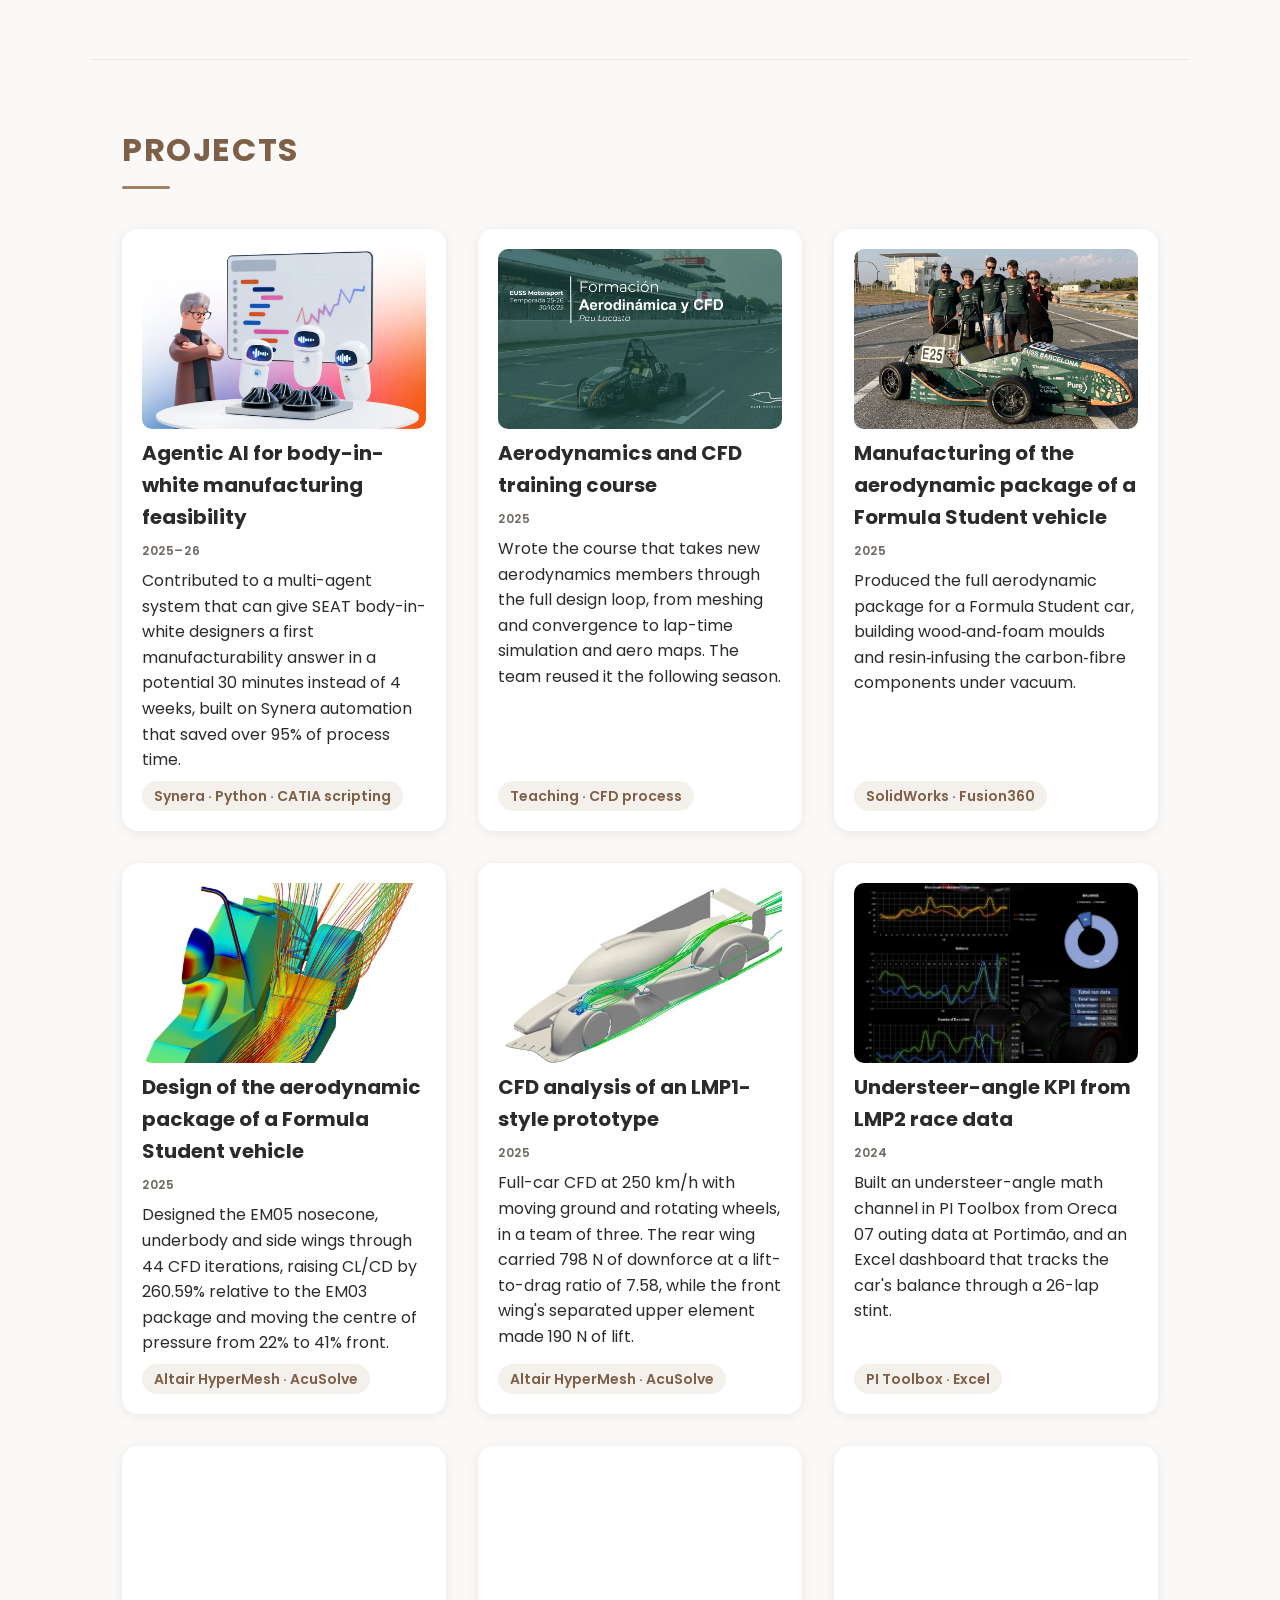
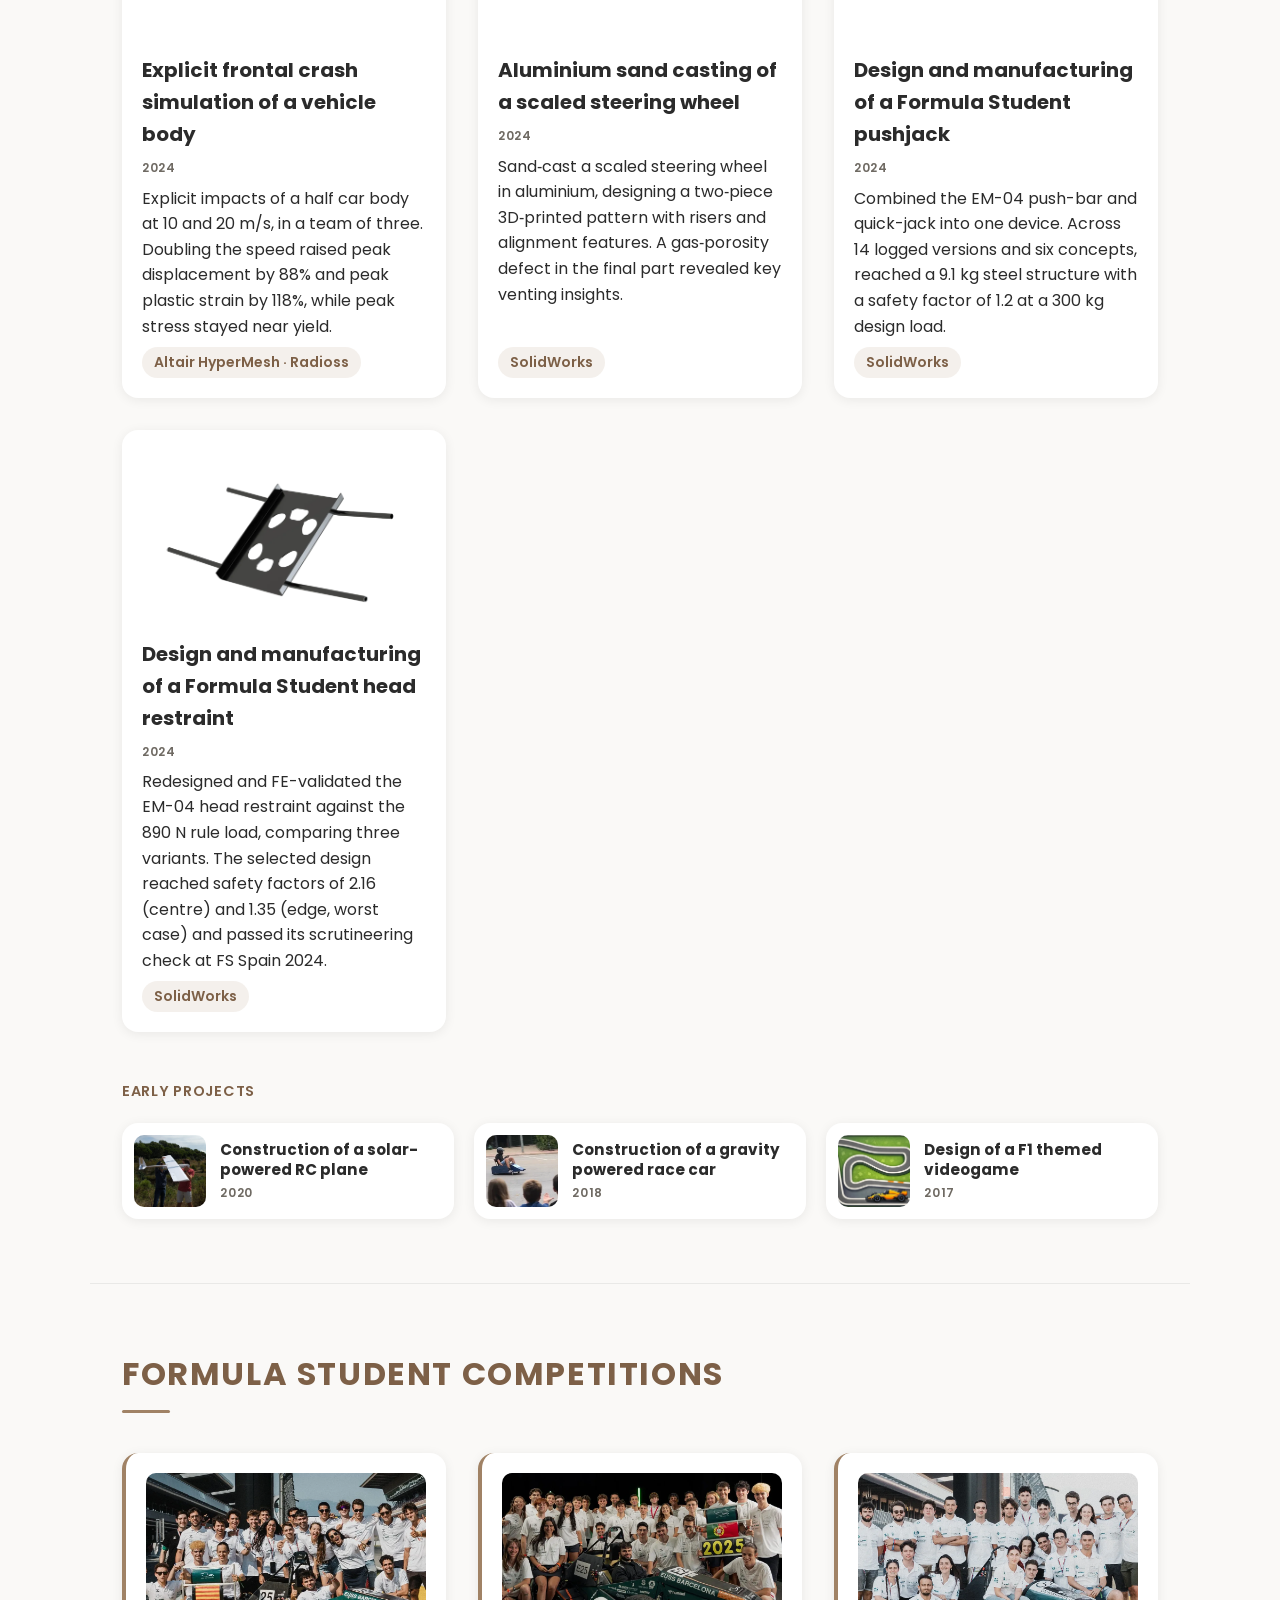
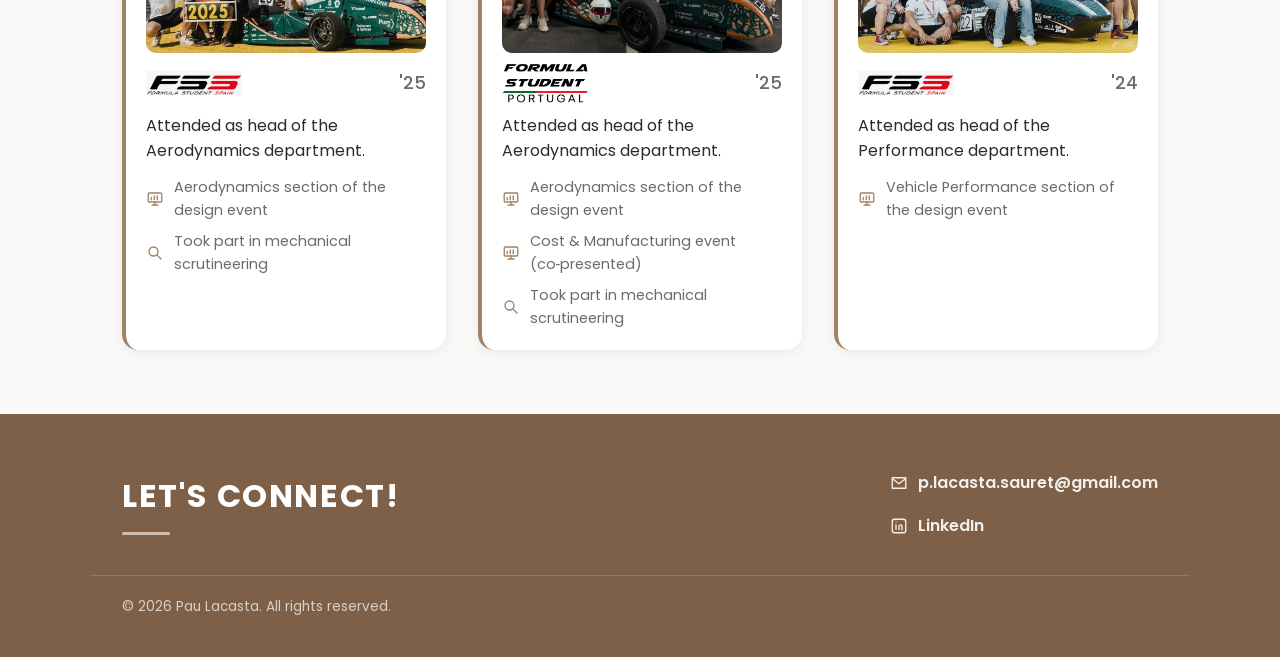
==== commit ecd7c577: "New card images for SEAT, CFD training, aero design and manufacturing The aero design card shows Pau" ====
--- a/index.html
+++ b/index.html
@@ -111,7 +111,7 @@
         <!--SEAT AGENTIC AI-->
 
         <a class="project-card reveal" href="projects/seat-agentic-ai.html">
-          <img src="images/projects/seat-agentic-ai-card.webp" width="1200" height="760" loading="lazy" decoding="async" alt="Diagram of the feasibility check: designer, AI agents with a deterministic forming simulation, and a verdict for the engineer">
+          <img src="images/projects/seat-agentic-ai-illustration.webp" width="1200" height="675" loading="lazy" decoding="async" alt="Illustration of an engineer watching three AI agents assess a set of parts in front of a results screen (Synera)">
           <h3>Agentic AI for body-in-white manufacturing feasibility</h3>
           <p class="project-year">2025–26</p>
           <p>
@@ -123,7 +123,7 @@
         <!--CFD TRAINING-->
 
         <a class="project-card reveal" href="projects/cfd-training.html">
-          <img src="images/projects/cfd-training/process.webp" width="1400" height="787" loading="lazy" decoding="async" alt="Course slide showing the six-stage aerodynamic design process">
+          <img src="images/projects/cfd-training/cfd-training-card.webp" width="1182" height="707" loading="lazy" decoding="async" alt="Title slide of the Aerodynamics and CFD training course by Pau Lacasta, EUSS Motorsport season 2025–26, over a photo of the car at Circuit de Barcelona-Catalunya">
           <h3>Aerodynamics and CFD training course</h3>
           <p class="project-year">2025</p>
           <p>
@@ -135,7 +135,7 @@
         <!--AERO MANUFACTURING-->
 
         <a class="project-card reveal" href="projects/aero-manufacturing.html">
-          <img src="images/AeroManufacturing.webp" width="1000" height="1333" loading="lazy" decoding="async" alt="EM05 at Circuit de Barcelona-Catalunya">
+          <img src="images/AeroManufacturing.webp" width="1200" height="660" loading="lazy" decoding="async" alt="The EM05 Formula Student car with its carbon-fibre aerodynamic package, and five team members behind it">
           <h3>Manufacturing of the aerodynamic package of a Formula Student vehicle</h3>
           <p class="project-year">2025</p>
           <p>
@@ -147,7 +147,7 @@
         <!--AERO DESIGN-->
 
         <a class="project-card reveal" href="projects/aero-design.html">
-          <img src="images/AeroDesign.webp" width="932" height="720" loading="lazy" decoding="async" alt="EM05 Aerodynamic package">
+          <img src="images/projects/aero-design/aero-card.webp" width="1022" height="610" loading="lazy" decoding="async" alt="CFD pressure-coefficient contours and velocity streamlines around the sidepod and radiator of a Formula Student car">
           <h3>Design of the aerodynamic package of a Formula Student vehicle</h3>
           <p class="project-year">2025</p>
           <p>
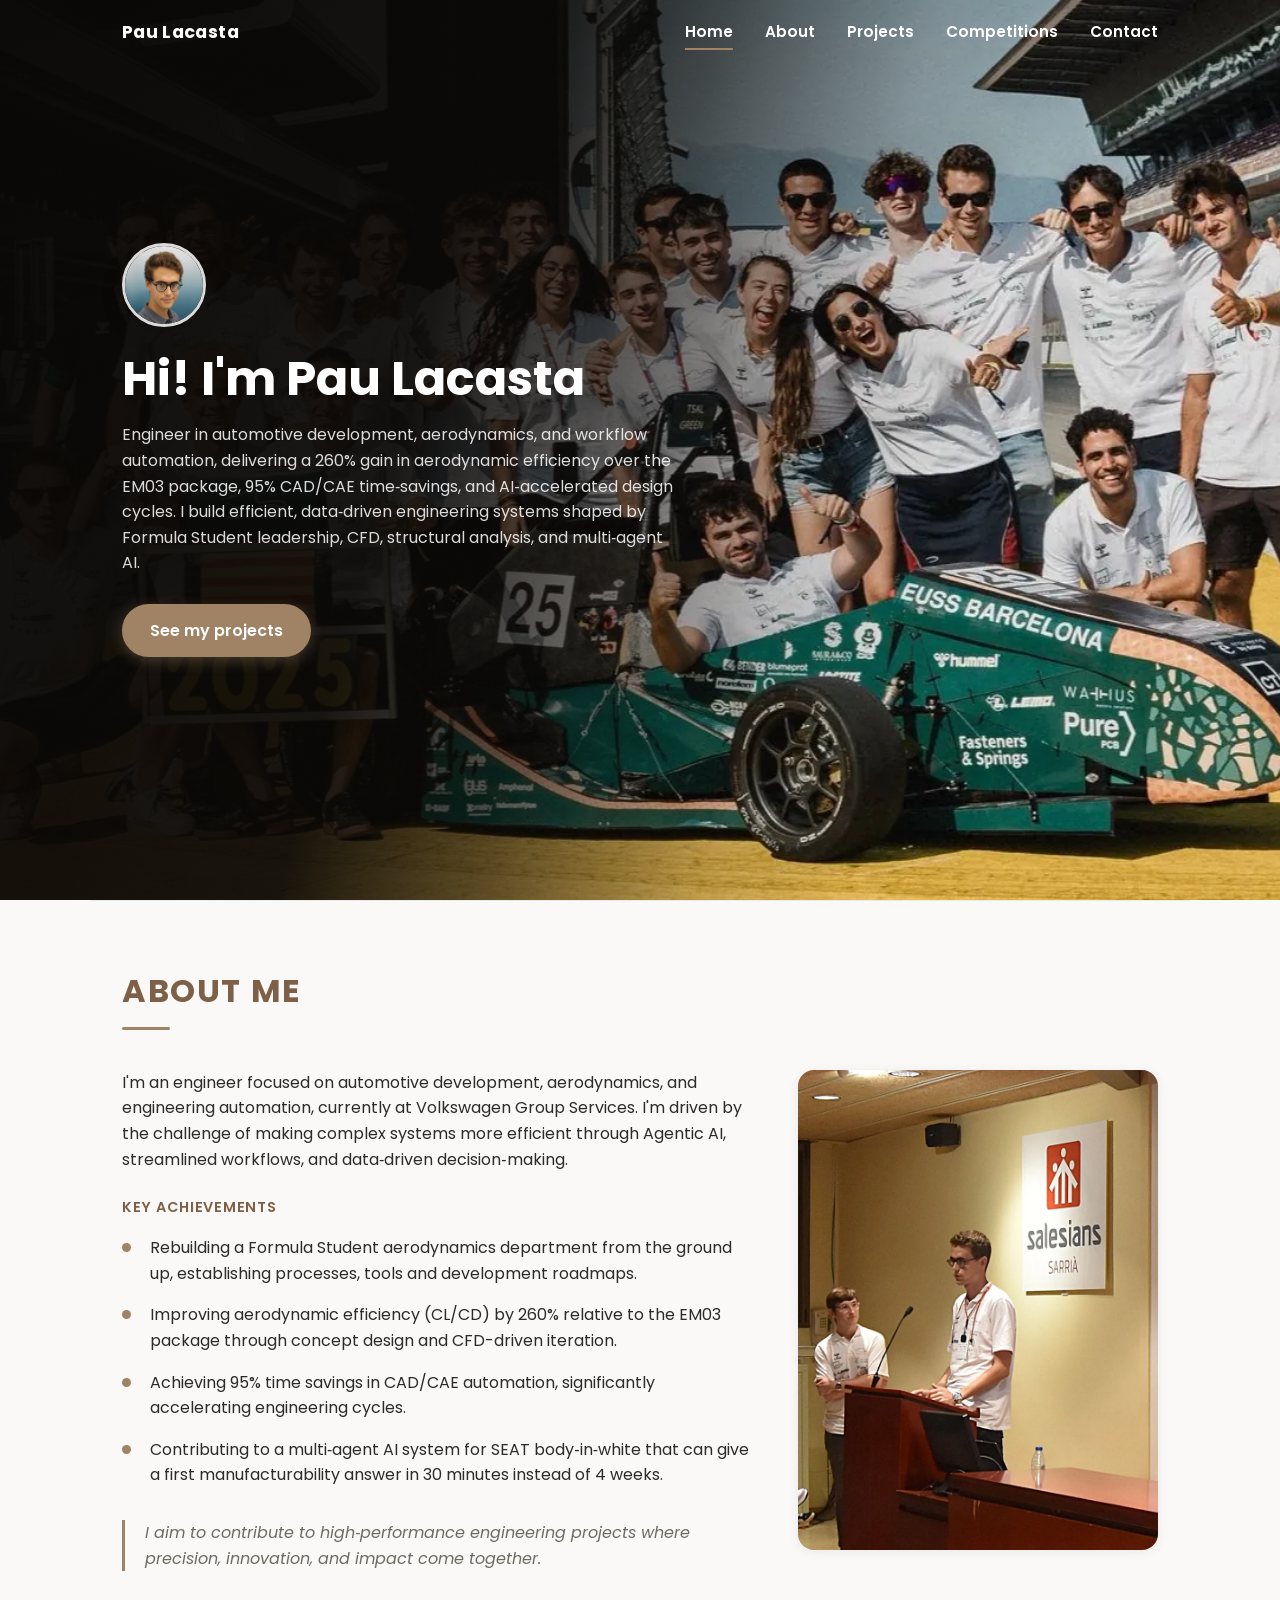
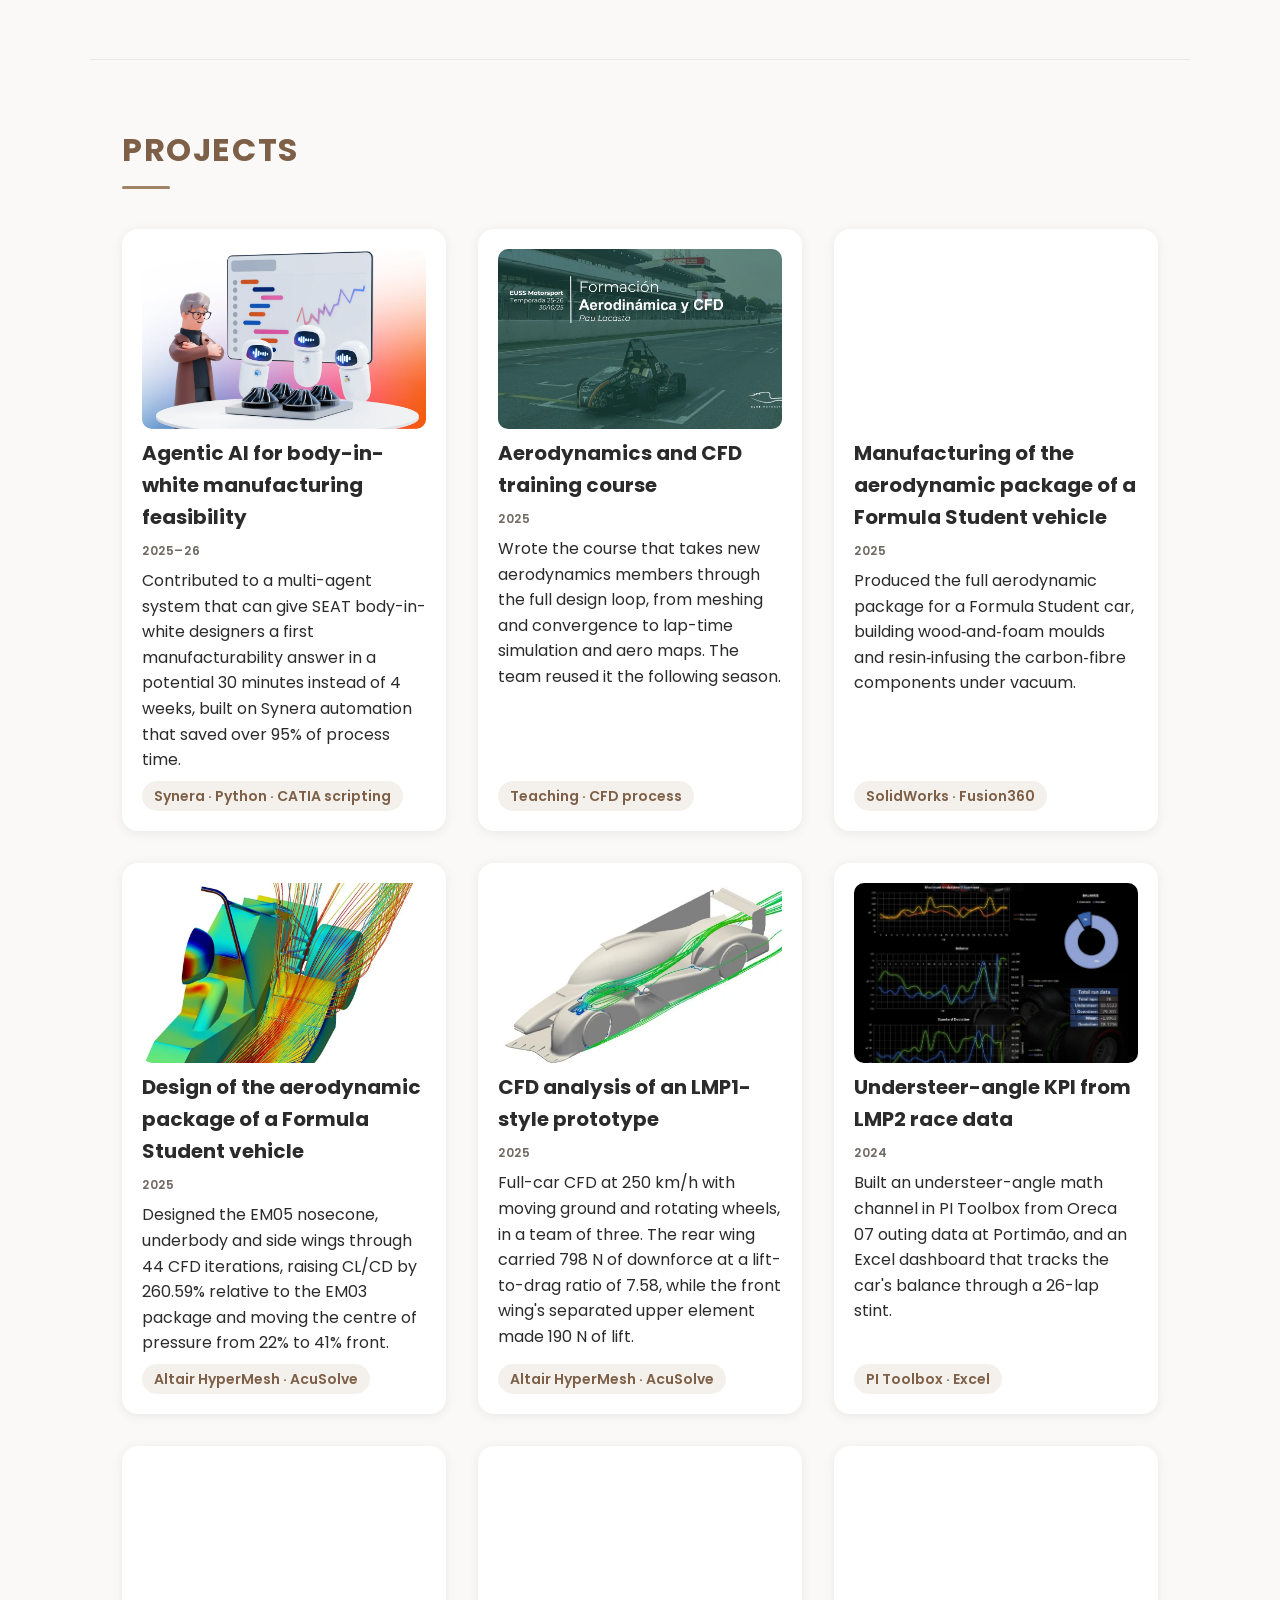
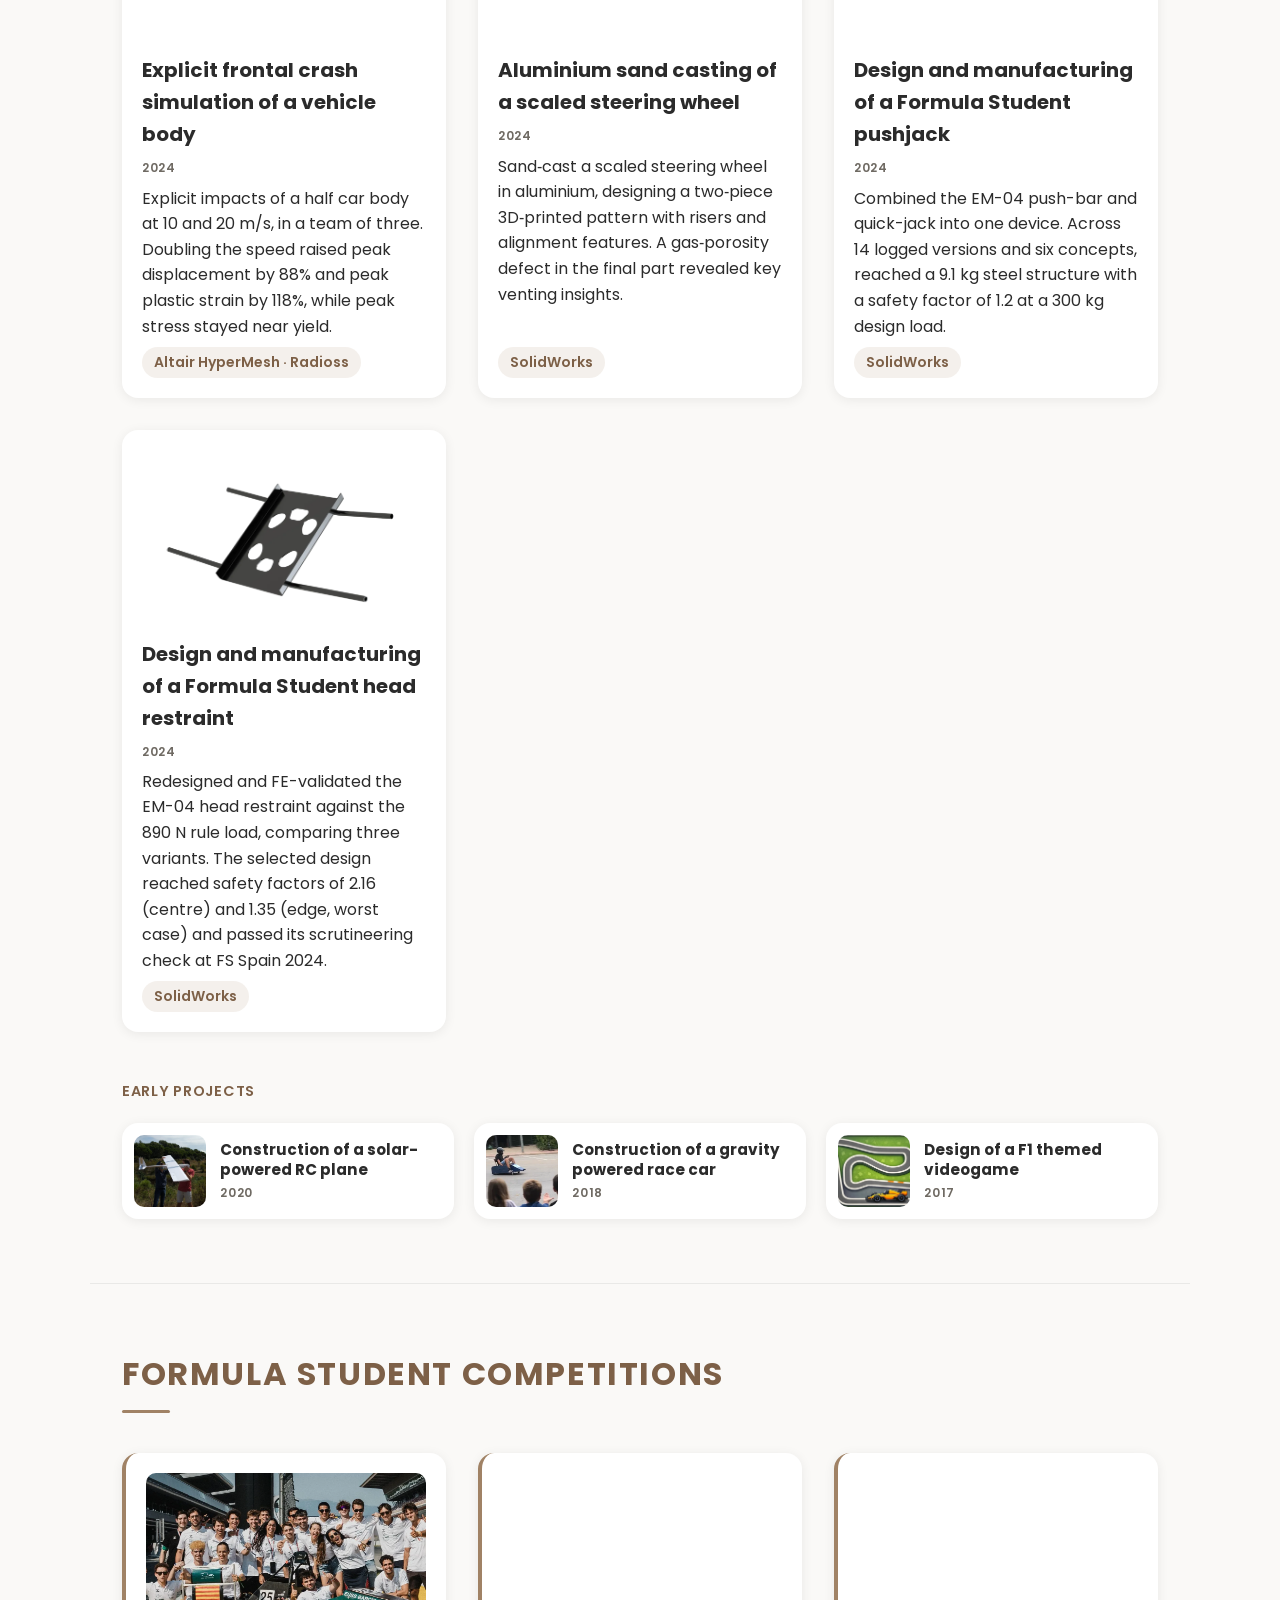
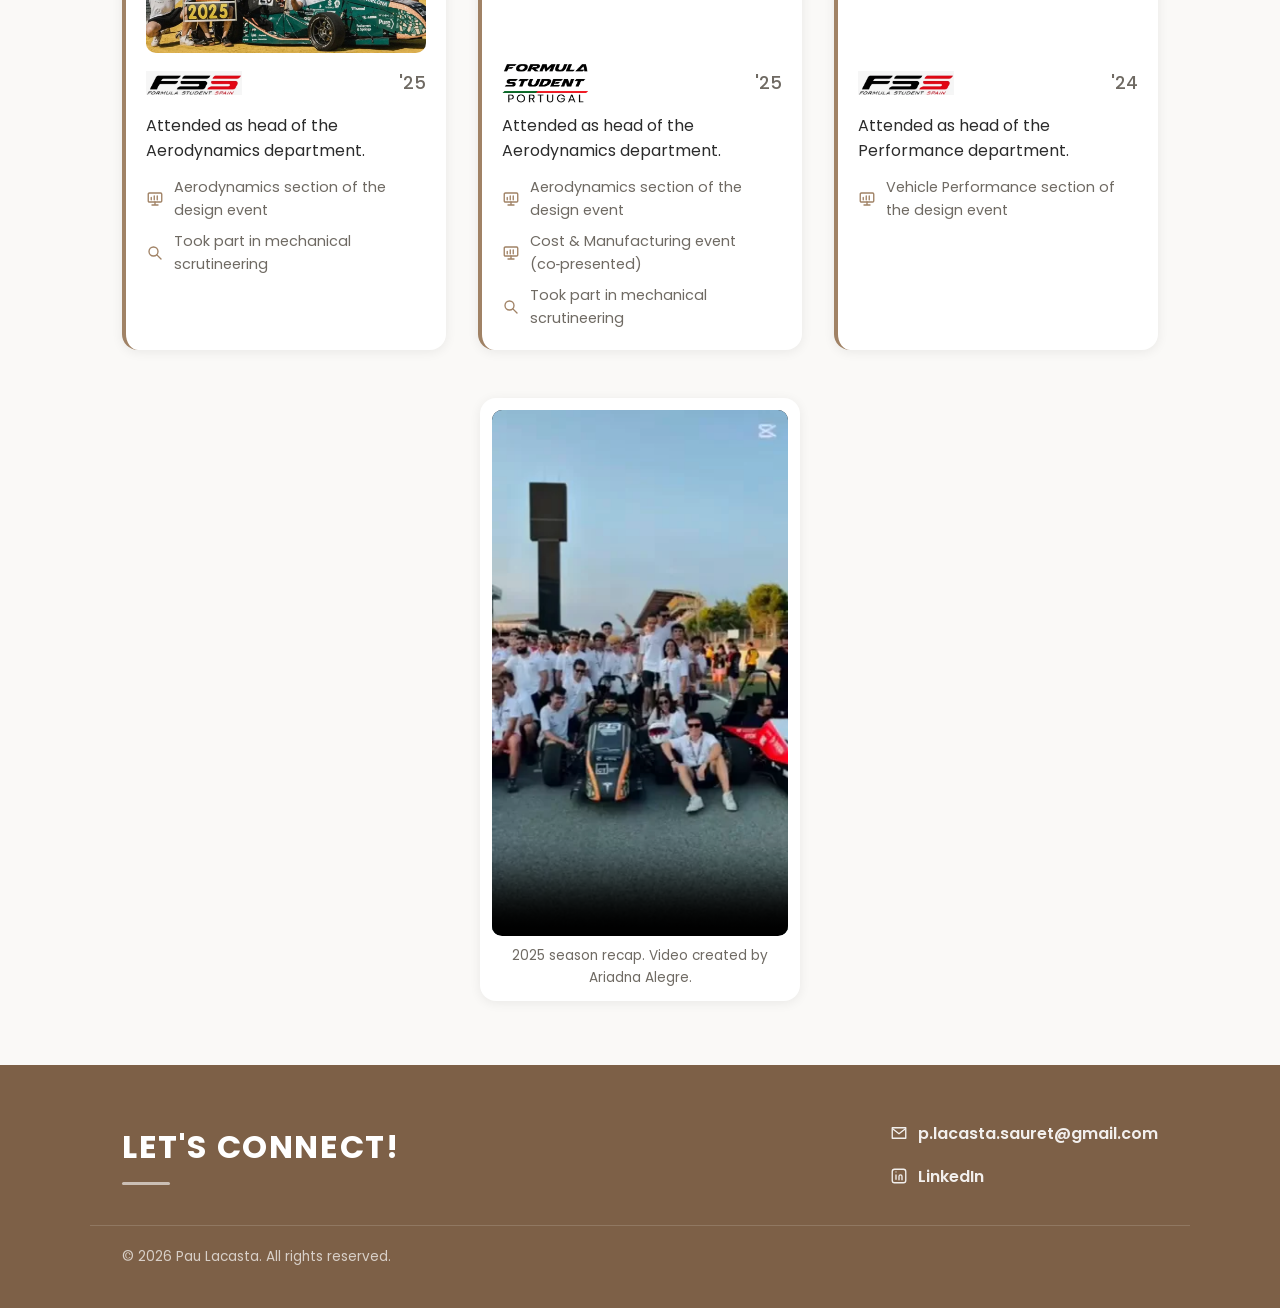
==== commit 3648b422: "Add the 2025 season recap video to the competitions section Video by Ariadna Alegre, credited in the" ====
--- a/index.html
+++ b/index.html
@@ -340,6 +340,16 @@
           </ul>
         </article>
        </div>
+
+       <!--2025 SEASON VIDEO-->
+
+       <figure class="season-video reveal">
+         <video controls playsinline preload="none" width="320" height="568" poster="images/fs-2025-season-recap-poster.webp" aria-label="EUSS Motorsport 2025 season recap">
+           <source src="videos/fs-2025-season-recap.mp4" type="video/mp4">
+           <a href="videos/fs-2025-season-recap.mp4">Watch the 2025 season recap</a>
+         </video>
+         <figcaption>2025 season recap. Video created by Ariadna Alegre.</figcaption>
+       </figure>
     </section>
 
     <footer id="contact">
--- a/css/styles.css
+++ b/css/styles.css
@@ -1613,3 +1613,28 @@
     -webkit-hyphens: manual;
     hyphens: manual;
 }
+
+/* ---------- Competitions: season video ---------- */
+.season-video{
+    max-width: 320px;
+    margin: 3rem auto 0;
+    padding: 0.75rem;
+    background: var(--color-surface);
+    border-radius: var(--radius-md);
+    box-shadow: var(--shadow-sm);
+}
+
+.season-video video{
+    display: block;
+    width: 100%;
+    height: auto;
+    border-radius: var(--radius-sm);
+    background: #000;
+}
+
+.season-video figcaption{
+    margin-top: 0.6rem;
+    font-size: 0.85rem;
+    color: var(--color-text-soft);
+    text-align: center;
+}
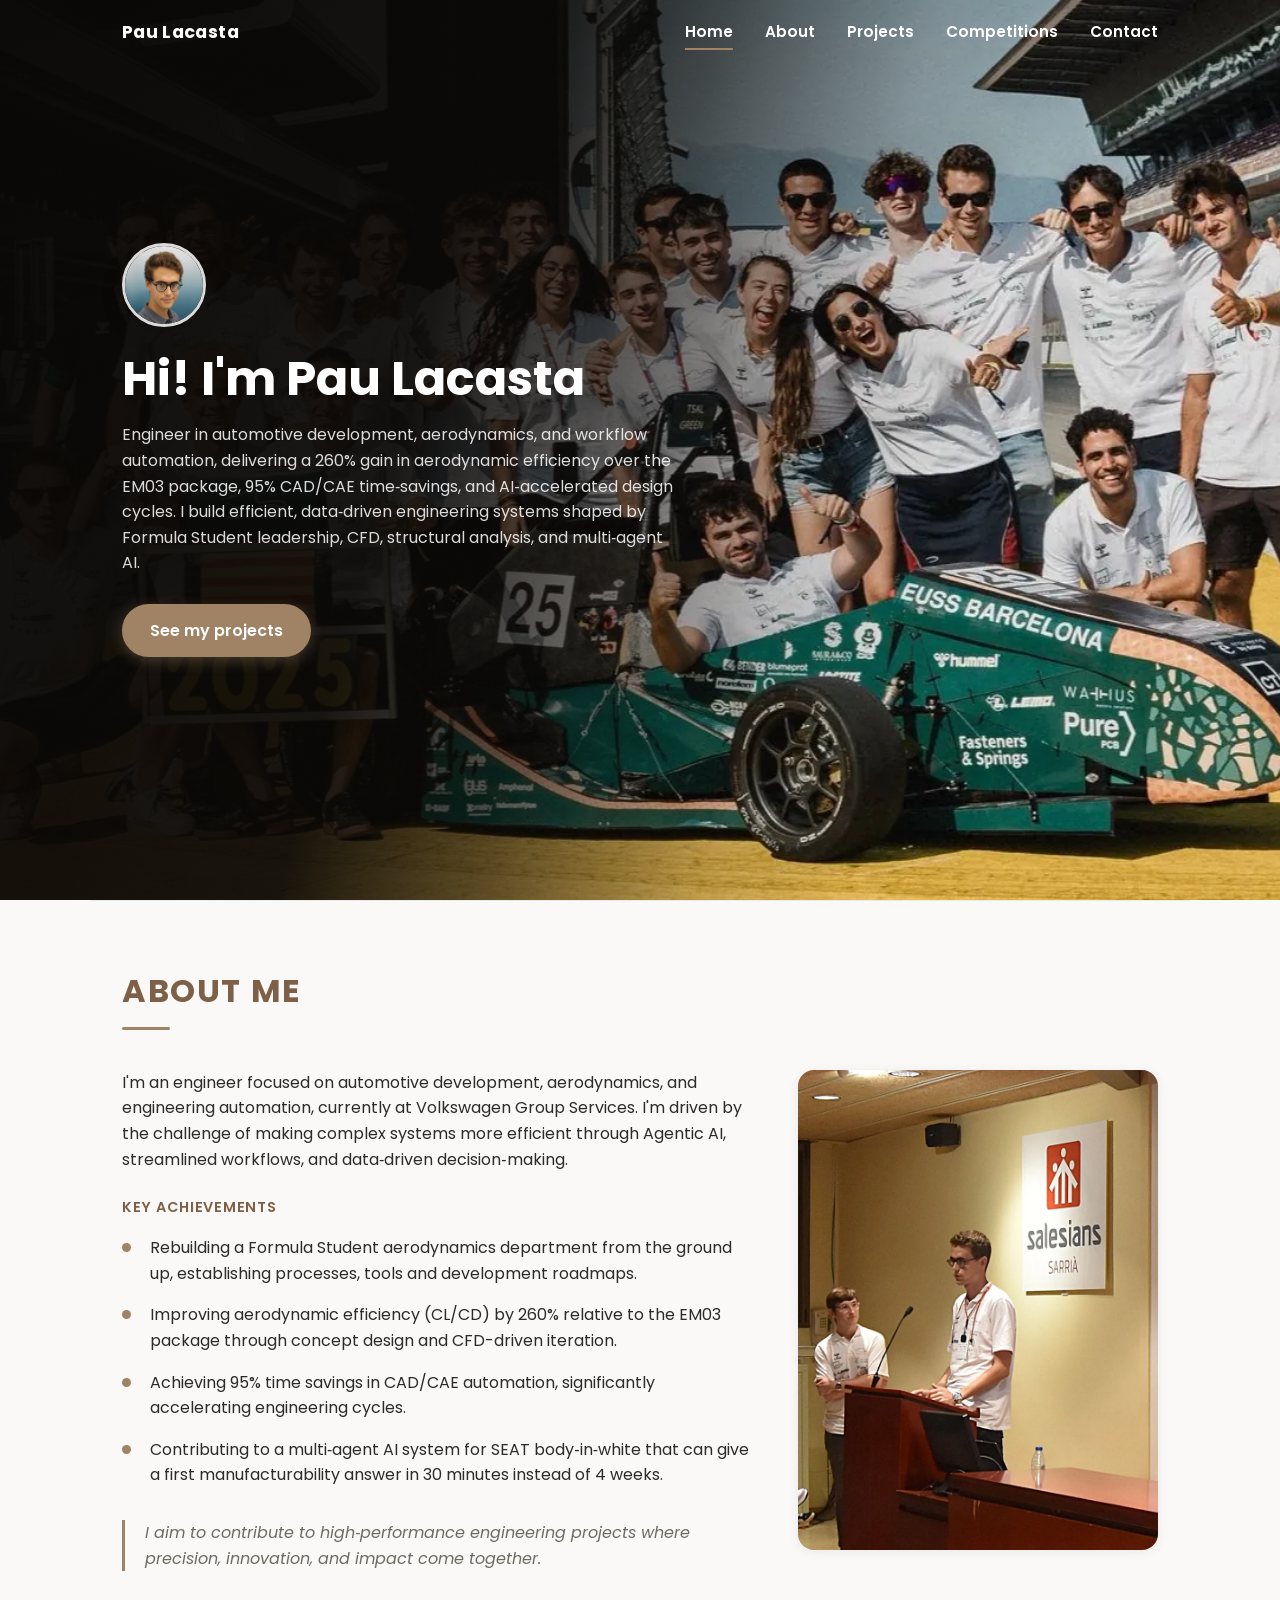
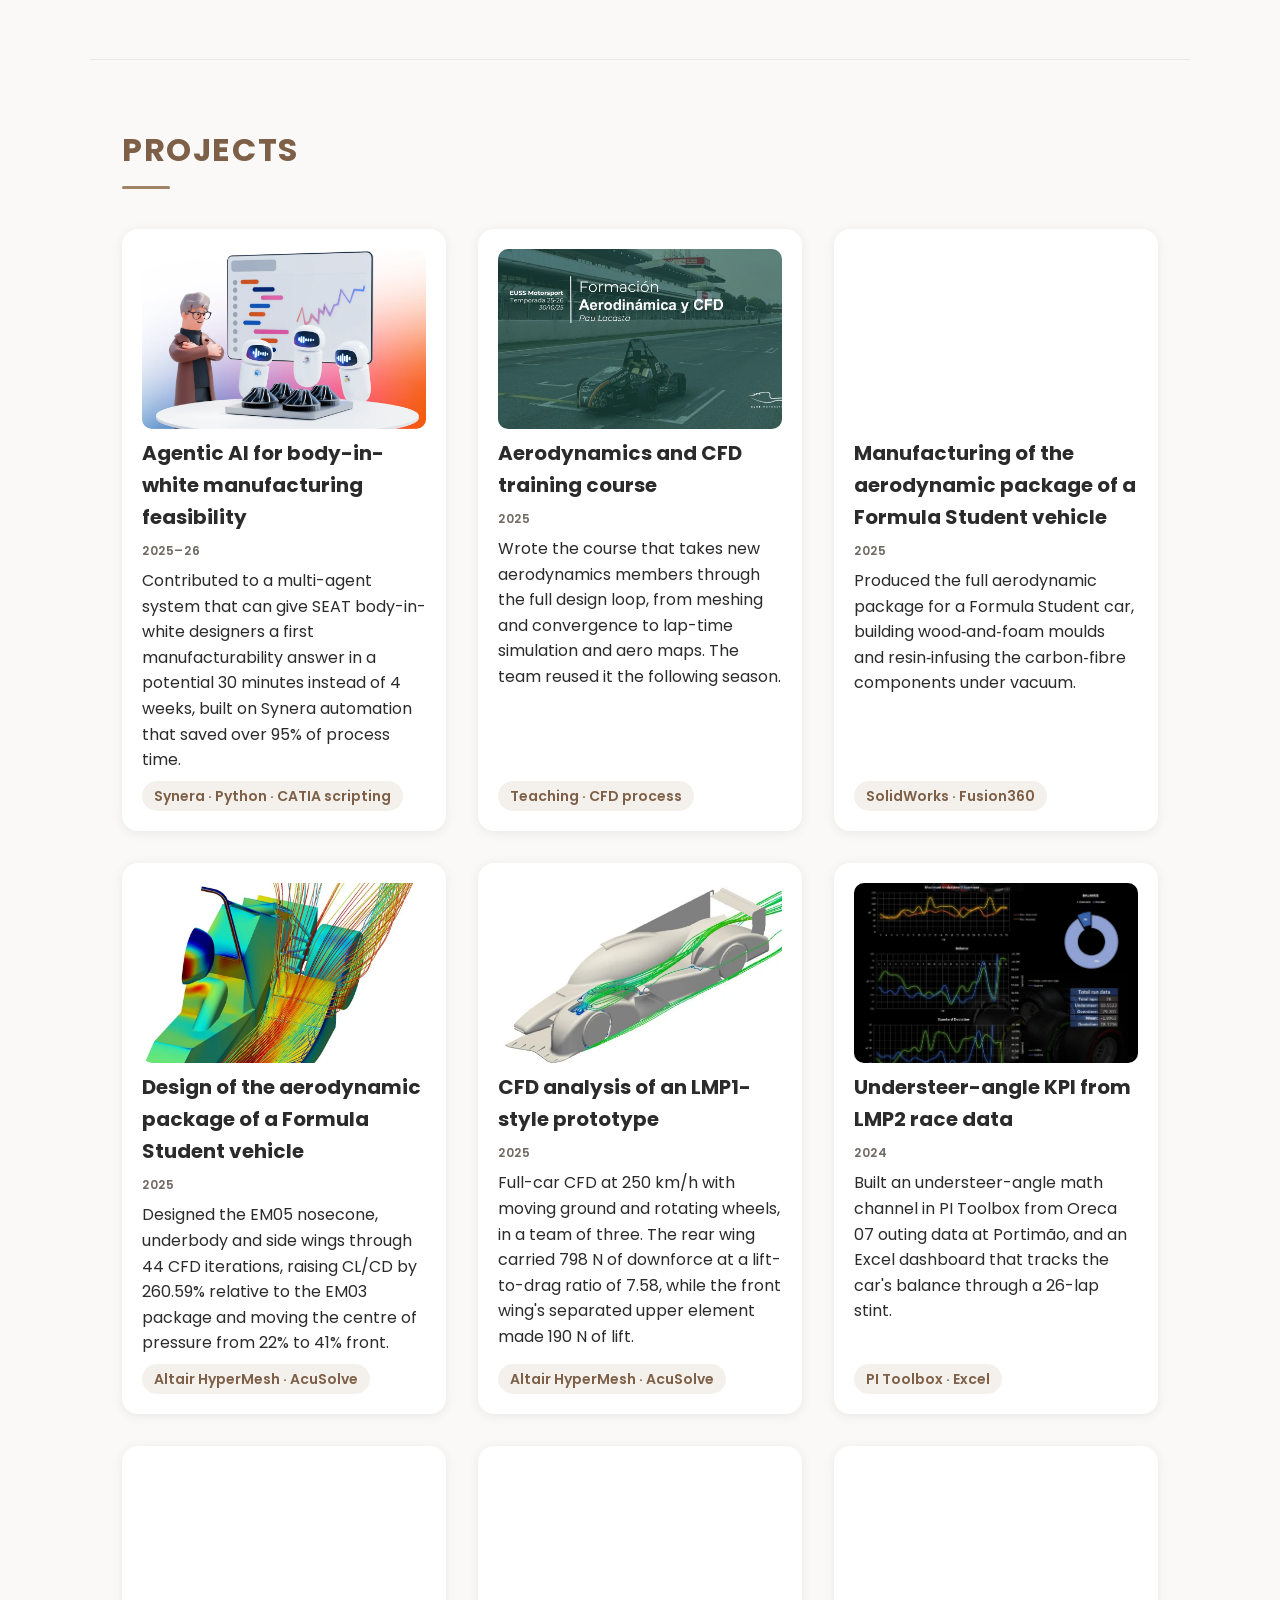
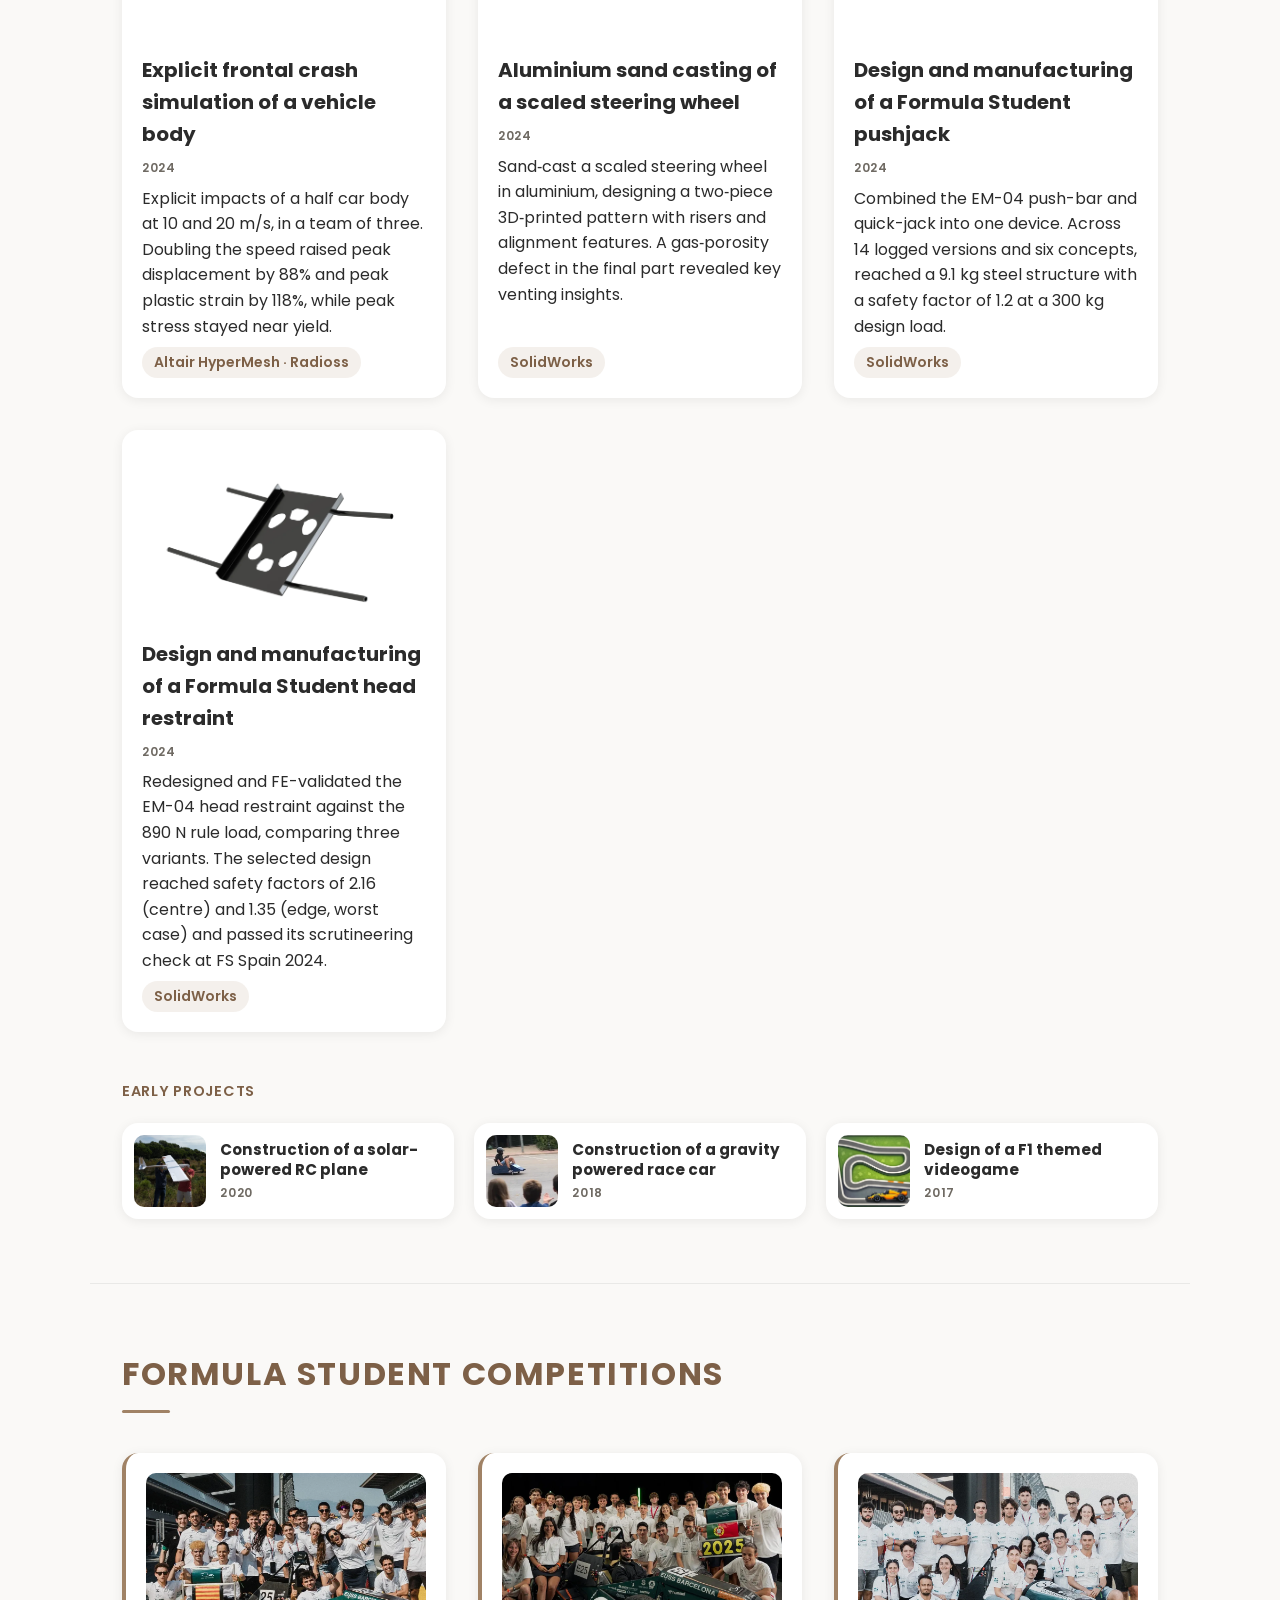
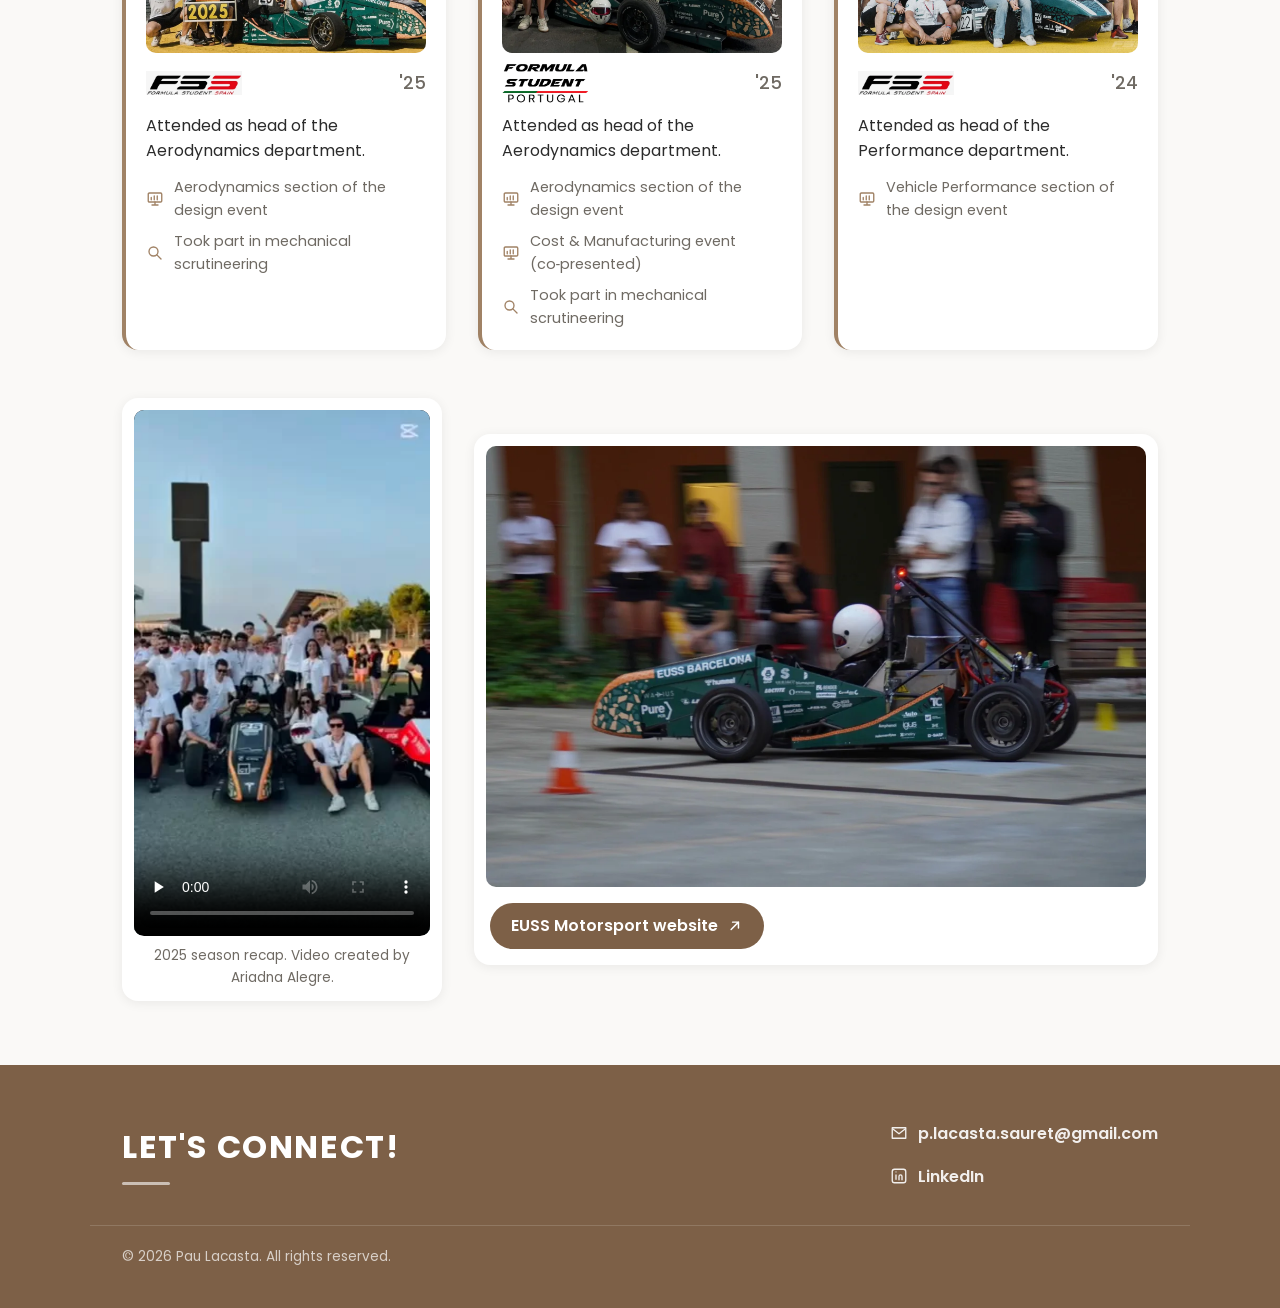
==== commit 3b7a0a82: "Put the season video beside a team photo and EUSS Motorsport link Below the competition cards, the 2" ====
--- a/index.html
+++ b/index.html
@@ -341,15 +341,26 @@
         </article>
        </div>
 
-       <!--2025 SEASON VIDEO-->
-
-       <figure class="season-video reveal">
-         <video controls playsinline preload="none" width="320" height="568" poster="images/fs-2025-season-recap-poster.webp" aria-label="EUSS Motorsport 2025 season recap">
-           <source src="videos/fs-2025-season-recap.mp4" type="video/mp4">
-           <a href="videos/fs-2025-season-recap.mp4">Watch the 2025 season recap</a>
-         </video>
-         <figcaption>2025 season recap. Video created by Ariadna Alegre.</figcaption>
-       </figure>
+       <!--2025 SEASON VIDEO + TEAM LINK-->
+
+       <div class="season-row">
+         <figure class="season-video reveal">
+           <video controls playsinline preload="none" width="320" height="568" poster="images/fs-2025-season-recap-poster.webp" aria-label="EUSS Motorsport 2025 season recap">
+             <source src="videos/fs-2025-season-recap.mp4" type="video/mp4">
+             <a href="videos/fs-2025-season-recap.mp4">Watch the 2025 season recap</a>
+           </video>
+           <figcaption>2025 season recap. Video created by Ariadna Alegre.</figcaption>
+         </figure>
+
+         <div class="team-card reveal">
+           <img src="images/em05-on-track.webp" width="1250" height="835" loading="lazy" decoding="async" alt="The EM05 Formula Student car driving through a coned course while spectators watch">
+           <a class="team-link" href="https://eussmotorsport.cat/en/index.html" target="_blank" rel="noopener">
+             EUSS Motorsport website
+             <svg viewBox="0 0 24 24" fill="none" stroke="currentColor" stroke-width="2" aria-hidden="true"><path d="M7 17 17 7M9 7h8v8" stroke-linecap="round" stroke-linejoin="round"/></svg>
+             <span class="visually-hidden">(opens in a new tab)</span>
+           </a>
+         </div>
+       </div>
     </section>
 
     <footer id="contact">
--- a/css/styles.css
+++ b/css/styles.css
@@ -1614,10 +1614,78 @@
     hyphens: manual;
 }
 
-/* ---------- Competitions: season video ---------- */
+/* ---------- Competitions: season video and team link ---------- */
+.season-row{
+    display: grid;
+    grid-template-columns: minmax(0, 320px) 1fr;
+    gap: 2rem;
+    align-items: center;
+    margin-top: 3rem;
+}
+
+.team-card{
+    padding: 0.75rem;
+    background: var(--color-surface);
+    border-radius: var(--radius-md);
+    box-shadow: var(--shadow-sm);
+}
+
+.team-card img{
+    display: block;
+    width: 100%;
+    border-radius: var(--radius-sm);
+}
+
+.team-link{
+    display: inline-flex;
+    align-items: center;
+    gap: 0.5rem;
+    margin: 1rem 0.25rem 0.25rem;
+    padding: 0.65rem 1.3rem;
+    background: var(--color-accent-dark);
+    color: #fff;
+    font-weight: 600;
+    text-decoration: none;
+    border-radius: 999px;
+    transition: transform 0.2s ease, box-shadow 0.2s ease;
+}
+
+.team-link svg{
+    width: 1.1em;
+    height: 1.1em;
+}
+
+.team-link:hover{
+    transform: translateY(-2px);
+    box-shadow: 0 6px 20px rgba(125,96,71,0.4);
+}
+
+.team-link:focus-visible{
+    outline: 2px solid var(--color-accent-dark);
+    outline-offset: 3px;
+}
+
+.visually-hidden{
+    position: absolute;
+    width: 1px;
+    height: 1px;
+    overflow: hidden;
+    clip: rect(0 0 0 0);
+    white-space: nowrap;
+}
+
+@media (prefers-reduced-motion: reduce){
+    .team-link{
+        transition: none;
+    }
+
+    .team-link:hover{
+        transform: none;
+    }
+}
+
 .season-video{
-    max-width: 320px;
-    margin: 3rem auto 0;
+    margin: 0;
     padding: 0.75rem;
     background: var(--color-surface);
     border-radius: var(--radius-md);
@@ -1638,3 +1706,15 @@
     color: var(--color-text-soft);
     text-align: center;
 }
+
+@media (max-width: 760px){
+    .season-row{
+        grid-template-columns: 1fr;
+    }
+
+    .season-video{
+        width: 100%;
+        max-width: 320px;
+        margin: 0 auto;
+    }
+}
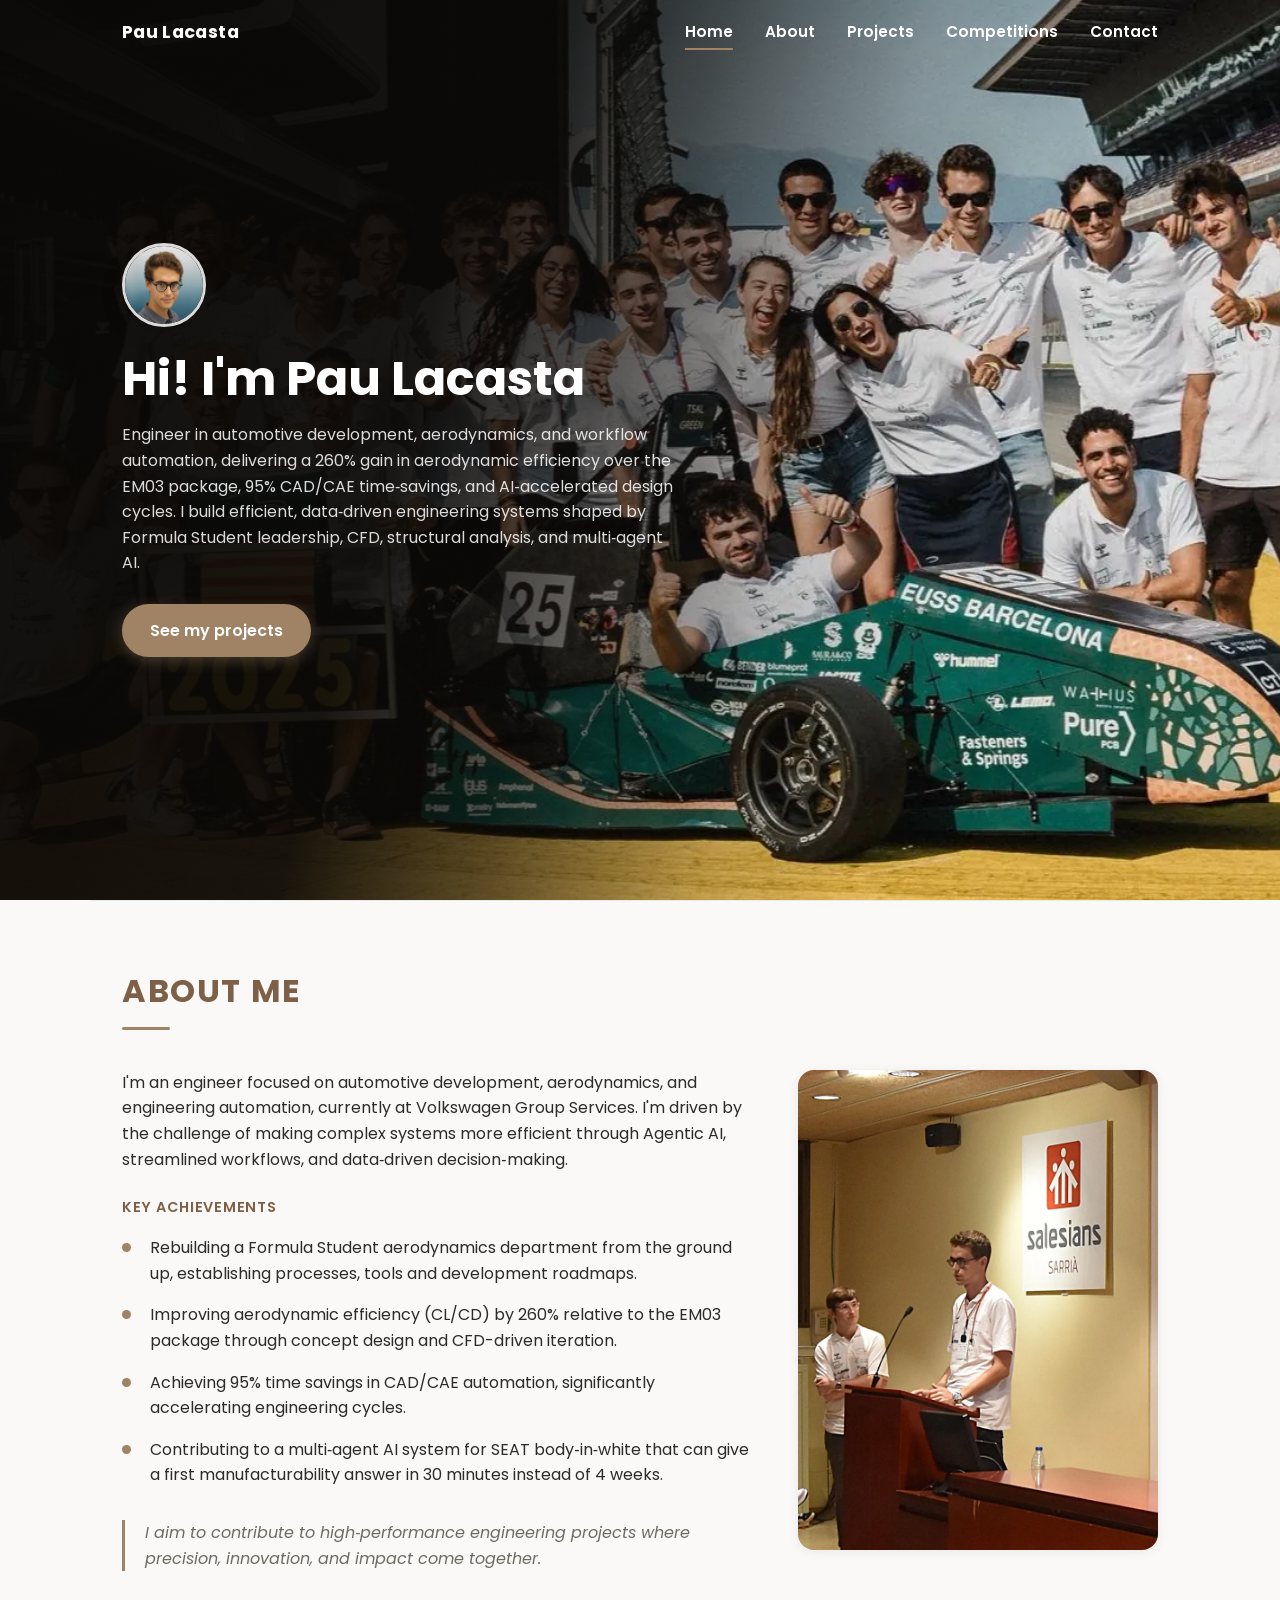
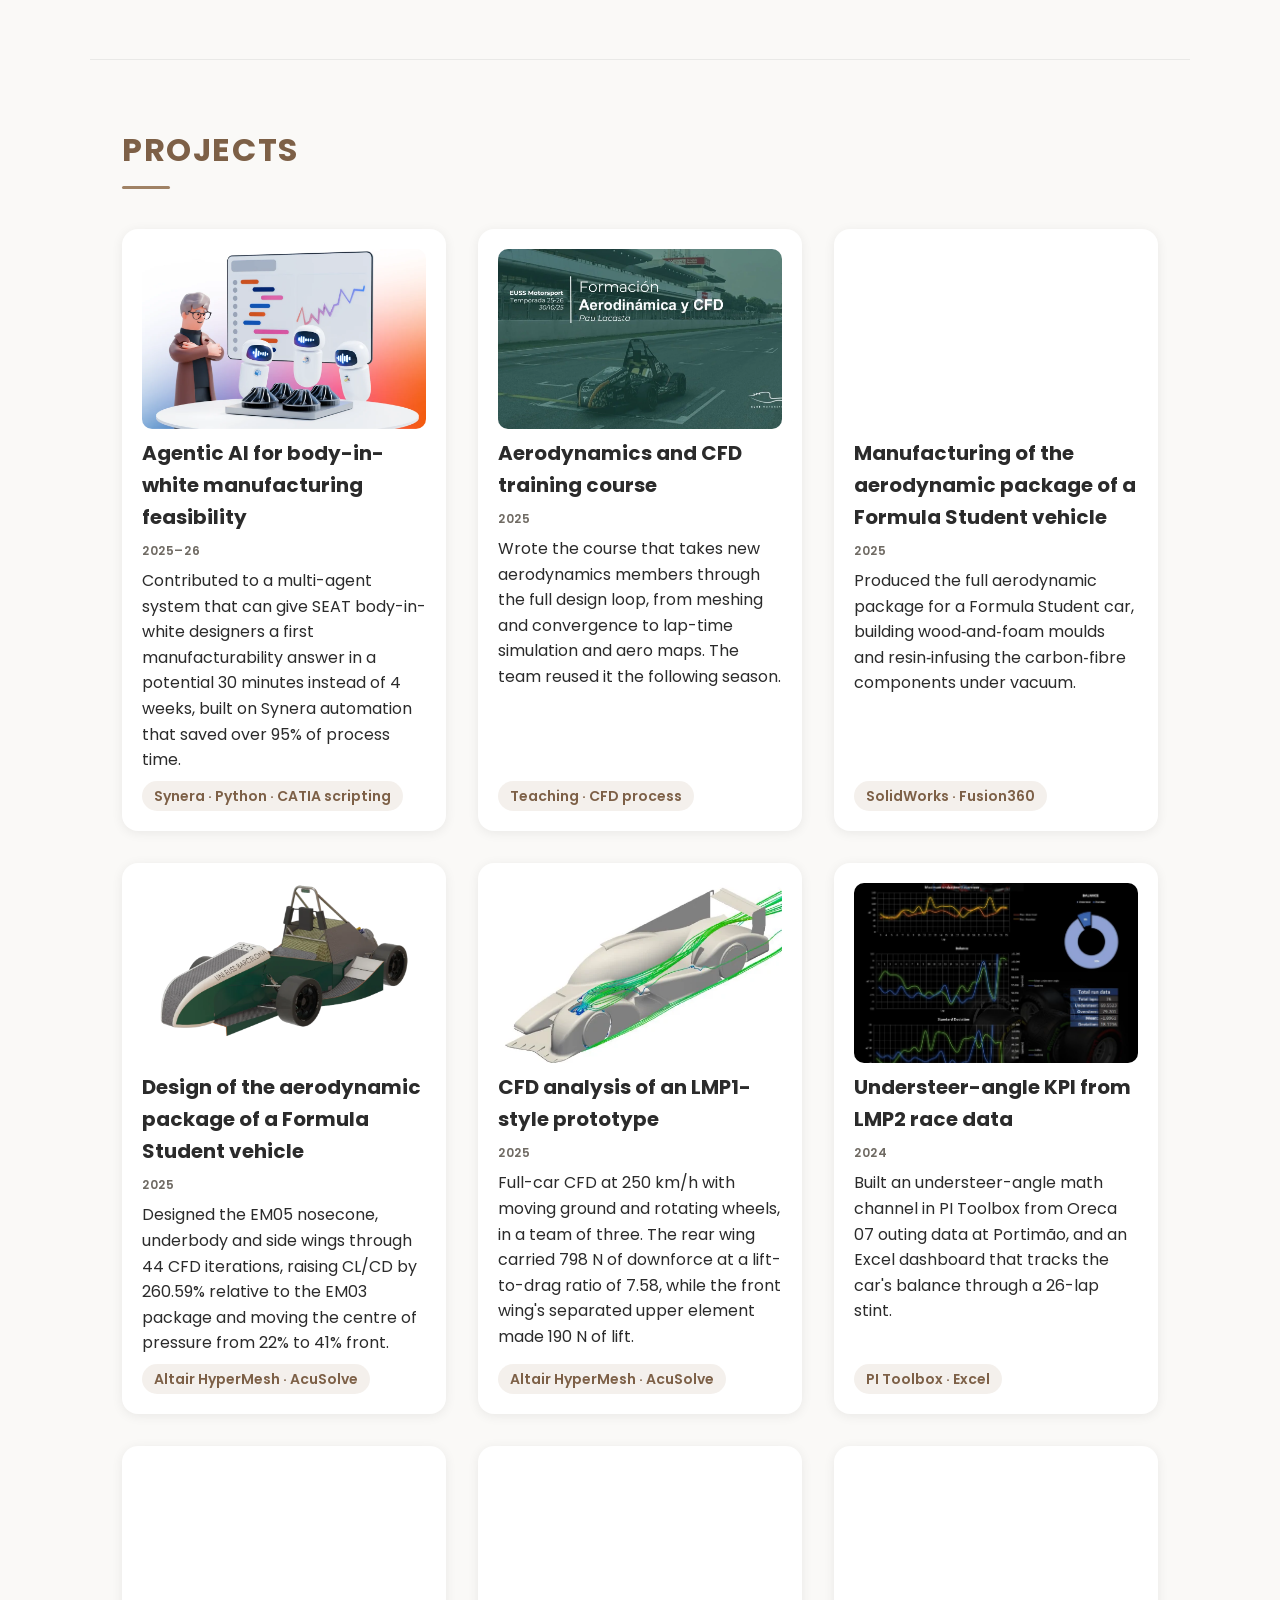
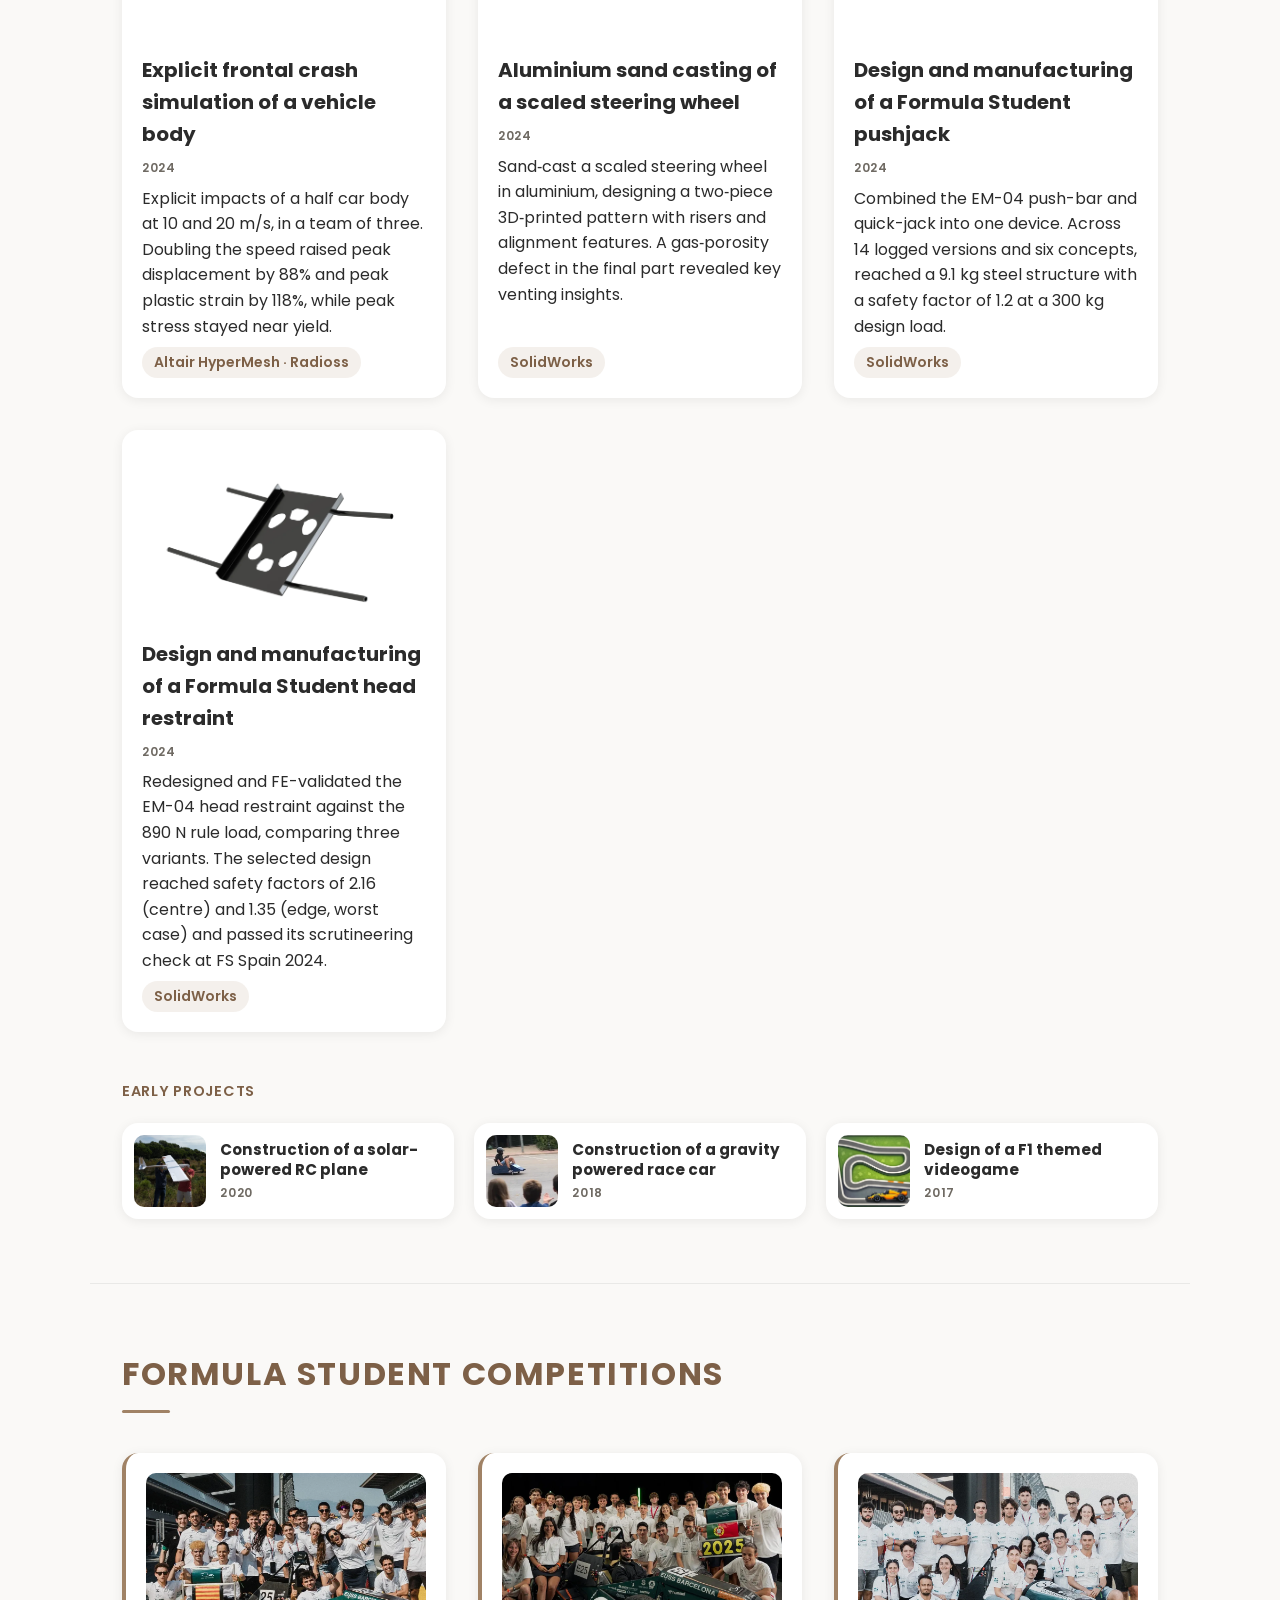
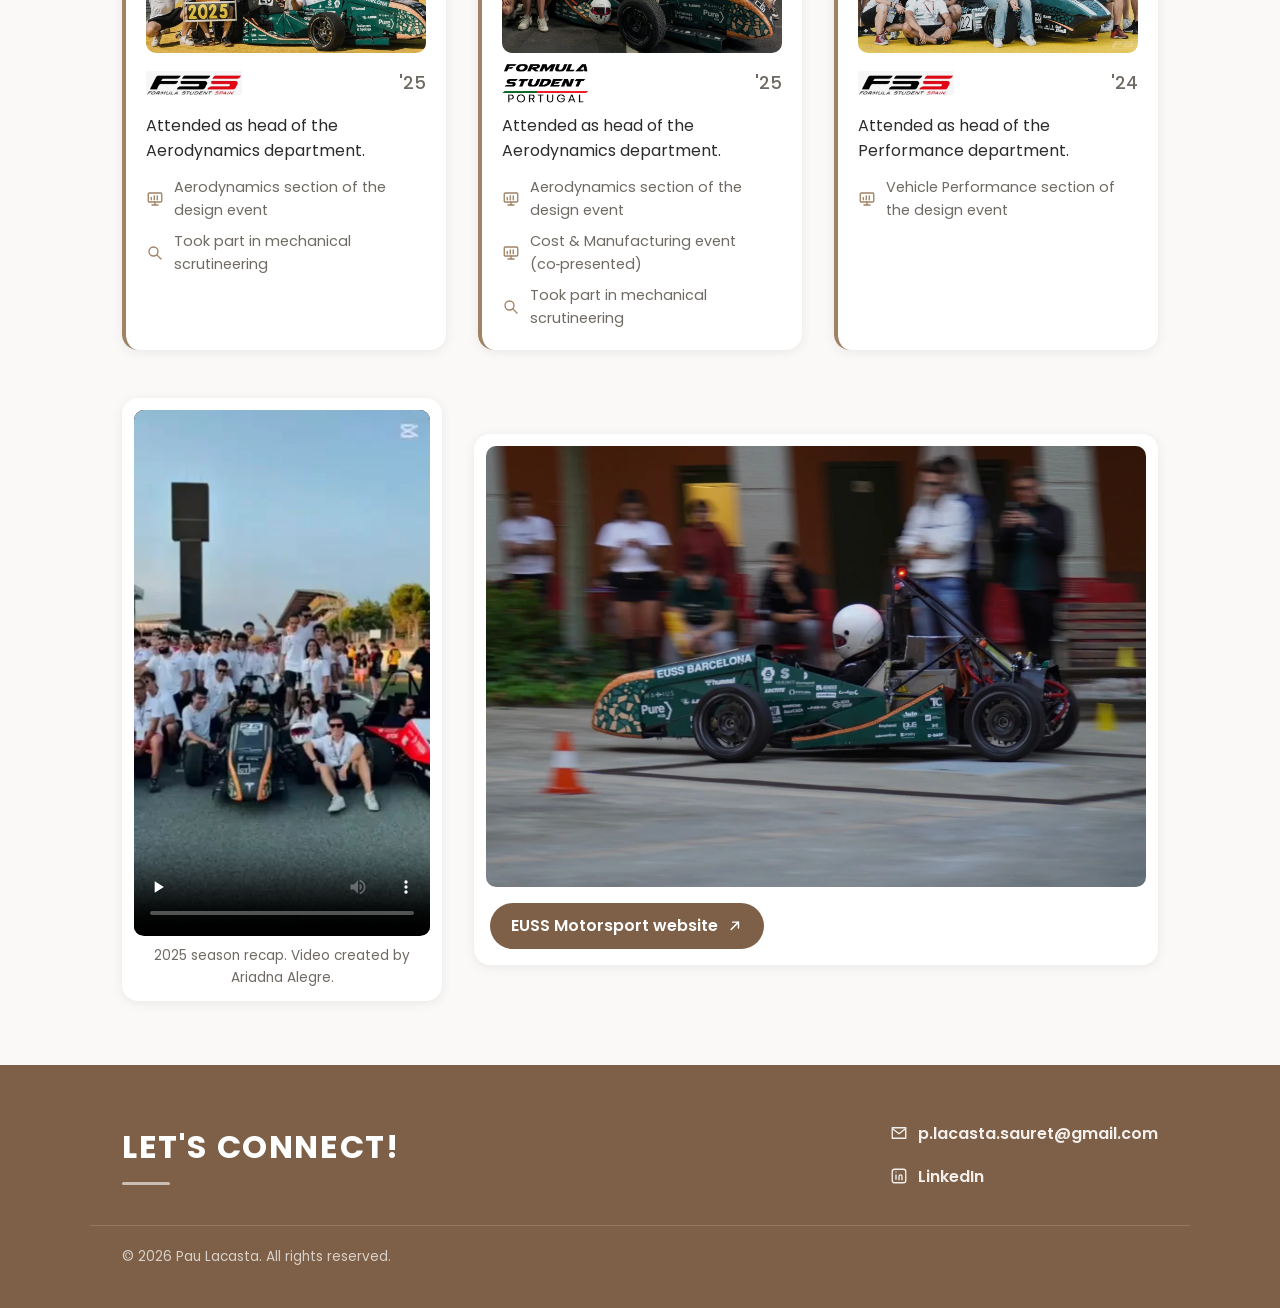
==== commit c4fe1c0c: "Use the EM05 render again for the aero design card Back to the CAD render of the EM05 aero package (" ====
--- a/index.html
+++ b/index.html
@@ -147,7 +147,7 @@
         <!--AERO DESIGN-->
 
         <a class="project-card reveal" href="projects/aero-design.html">
-          <img src="images/projects/aero-design/aero-card.webp" width="1022" height="610" loading="lazy" decoding="async" alt="CFD pressure-coefficient contours and velocity streamlines around the sidepod and radiator of a Formula Student car">
+          <img src="images/AeroDesign.webp" width="932" height="720" loading="lazy" decoding="async" alt="CAD render of the EM05 with its aerodynamic package: nosecone, underbody and side wings">
           <h3>Design of the aerodynamic package of a Formula Student vehicle</h3>
           <p class="project-year">2025</p>
           <p>
--- a/css/styles.css
+++ b/css/styles.css
@@ -1426,10 +1426,19 @@
 .cs-eq{
     overflow-x: auto;
     overflow-y: hidden;
-    background: var(--color-surface);
-    border-radius: var(--radius-sm);
-    padding: 0.5rem 1rem;
+    padding: 0.25rem 0;
     margin: 1rem 0 1.25rem;
+}
+
+/* Slightly smaller equations on phones so most fit the column */
+@media (max-width: 640px){
+    .cs-eq .katex-display > .katex{
+        font-size: 1em;
+    }
+
+    .cs-eq--long .katex-display > .katex{
+        font-size: 0.88em;
+    }
 }
 
 .cs-code{
